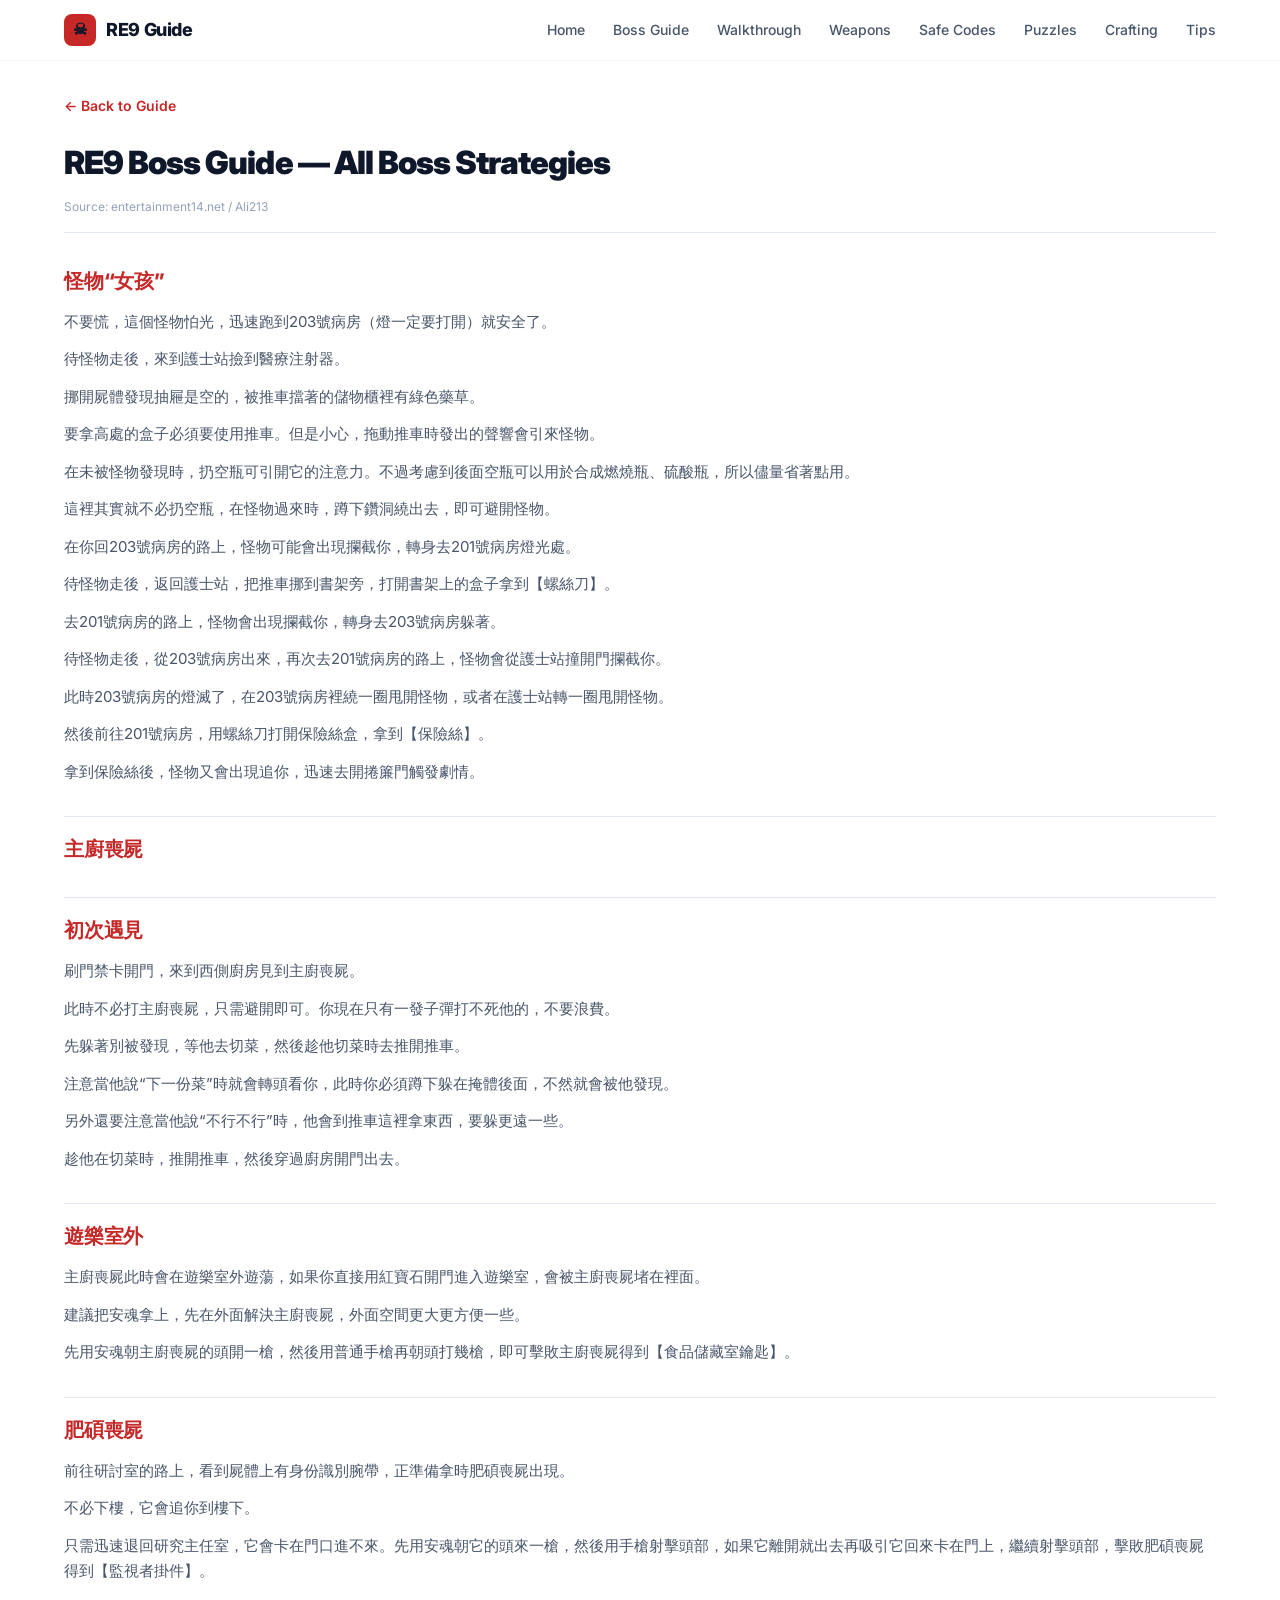
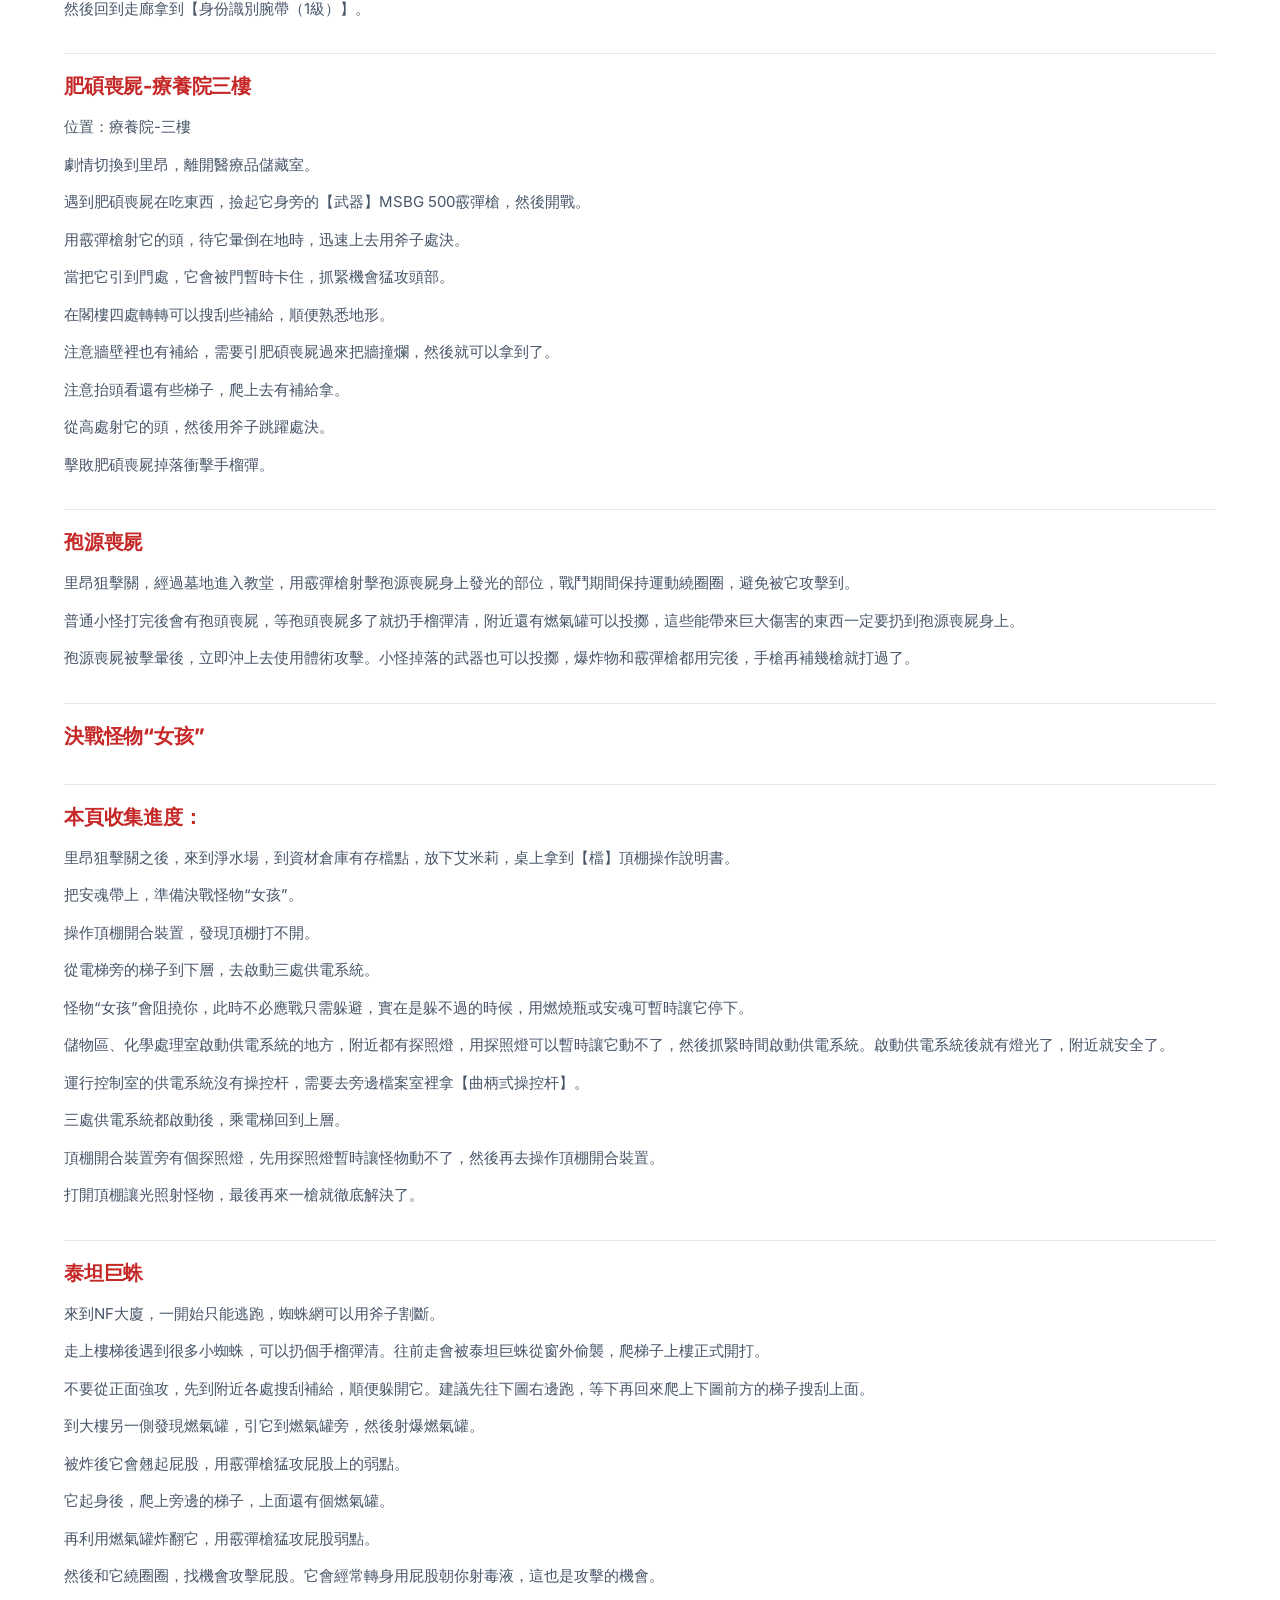
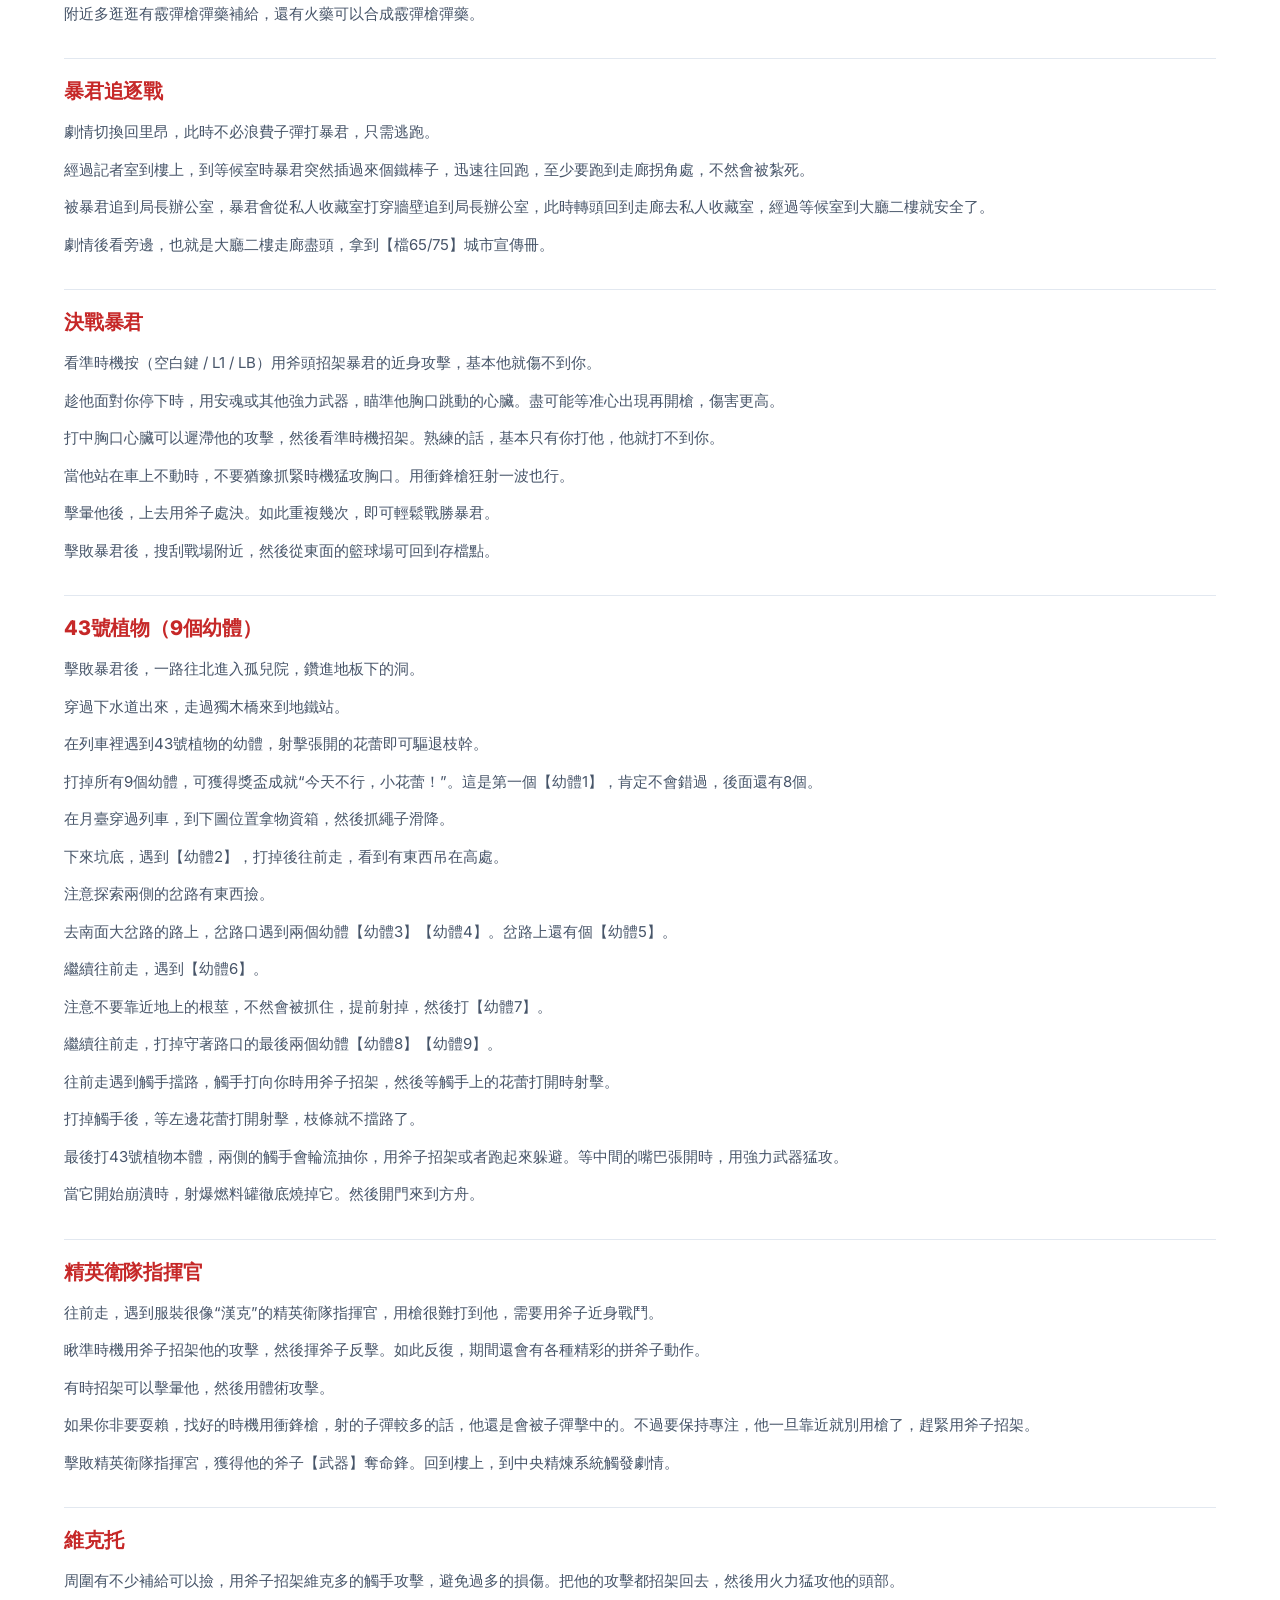
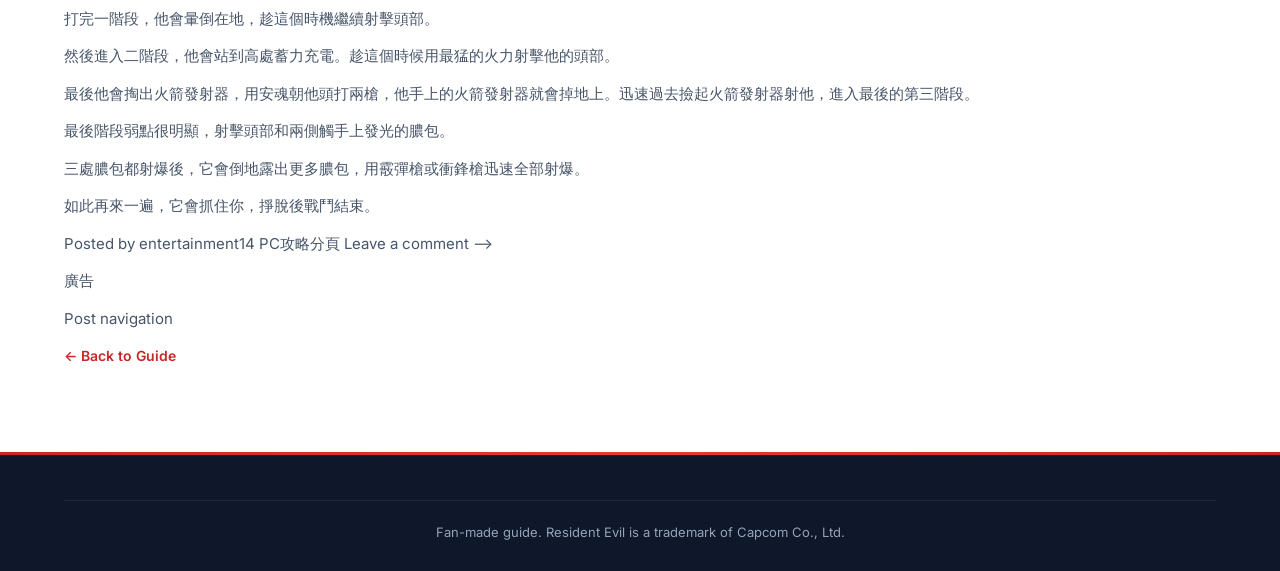
==== guides/boss-guide.html @ a75e4095 "Add illustrated guide sub-pages with screenshots Created 13 guide sub-pages in guides/ directory: - " ====
<!DOCTYPE html>
<html lang="en">
<head>
    <meta charset="UTF-8">
    <meta name="viewport" content="width=device-width, initial-scale=1.0">
    <title>RE9 Boss Guide — All Boss Strategies — RE9 Requiem Guide</title>
    <link rel="stylesheet" href="../css/style.css">
    <link rel="stylesheet" href="../css/guide.css">
</head>
<body>
    <nav class="navbar scrolled">
        <div class="container nav-container">
            <a href="../index.html" class="logo">
                <span class="logo-icon">&#9760;</span>
                <span>RE9 Guide</span>
            </a>
            <button class="mobile-toggle" onclick="toggleNav()">&#9776;</button>
            <ul class="nav-links" id="navLinks">
                <li><a href="../index.html">Home</a></li>
                <li><a href="boss-guide.html">Boss Guide</a></li>
                <li><a href="walkthrough.html">Walkthrough</a></li>
                <li><a href="weapons.html">Weapons</a></li>
                <li><a href="safe-codes.html">Safe Codes</a></li>
                <li><a href="puzzles.html">Puzzles</a></li>
                <li><a href="crafting.html">Crafting</a></li>
                <li><a href="tips.html">Tips</a></li>
            </ul>
        </div>
    </nav>
    <article class="guide-page">
        <div class="container">
            <a href="../index.html" class="back-link">&larr; Back to Guide</a>
            <h1 class="guide-title">RE9 Boss Guide — All Boss Strategies</h1>
            <div class="guide-source">Source: entertainment14.net / Ali213</div>
            <div class="guide-content">
                <h2>怪物“女孩”</h2>
                <p>不要慌，這個怪物怕光，迅速跑到203號病房（燈一定要打開）就安全了。</p>
                <p>待怪物走後，來到護士站撿到醫療注射器。</p>
                <p>挪開屍體發現抽屜是空的，被推車擋著的儲物櫃裡有綠色藥草。</p>
                <p>要拿高處的盒子必須要使用推車。但是小心，拖動推車時發出的聲響會引來怪物。</p>
                <p>在未被怪物發現時，扔空瓶可引開它的注意力。不過考慮到後面空瓶可以用於合成燃燒瓶、硫酸瓶，所以儘量省著點用。</p>
                <p>這裡其實就不必扔空瓶，在怪物過來時，蹲下鑽洞繞出去，即可避開怪物。</p>
                <p>在你回203號病房的路上，怪物可能會出現攔截你，轉身去201號病房燈光處。</p>
                <p>待怪物走後，返回護士站，把推車挪到書架旁，打開書架上的盒子拿到【螺絲刀】。</p>
                <p>去201號病房的路上，怪物會出現攔截你，轉身去203號病房躲著。</p>
                <p>待怪物走後，從203號病房出來，再次去201號病房的路上，怪物會從護士站撞開門攔截你。</p>
                <p>此時203號病房的燈滅了，在203號病房裡繞一圈甩開怪物，或者在護士站轉一圈甩開怪物。</p>
                <p>然後前往201號病房，用螺絲刀打開保險絲盒，拿到【保險絲】。</p>
                <p>拿到保險絲後，怪物又會出現追你，迅速去開捲簾門觸發劇情。</p>
                <h2>主廚喪屍</h2>
                <h2>初次遇見</h2>
                <p>刷門禁卡開門，來到西側廚房見到主廚喪屍。</p>
                <p>此時不必打主廚喪屍，只需避開即可。你現在只有一發子彈打不死他的，不要浪費。</p>
                <p>先躲著別被發現，等他去切菜，然後趁他切菜時去推開推車。</p>
                <p>注意當他說“下一份菜”時就會轉頭看你，此時你必須蹲下躲在掩體後面，不然就會被他發現。</p>
                <p>另外還要注意當他說“不行不行”時，他會到推車這裡拿東西，要躲更遠一些。</p>
                <p>趁他在切菜時，推開推車，然後穿過廚房開門出去。</p>
                <h2>遊樂室外</h2>
                <p>主廚喪屍此時會在遊樂室外遊蕩，如果你直接用紅寶石開門進入遊樂室，會被主廚喪屍堵在裡面。</p>
                <p>建議把安魂拿上，先在外面解決主廚喪屍，外面空間更大更方便一些。</p>
                <p>先用安魂朝主廚喪屍的頭開一槍，然後用普通手槍再朝頭打幾槍，即可擊敗主廚喪屍得到【食品儲藏室鑰匙】。</p>
                <h2>肥碩喪屍</h2>
                <p>前往研討室的路上，看到屍體上有身份識別腕帶，正準備拿時肥碩喪屍出現。</p>
                <p>不必下樓，它會追你到樓下。</p>
                <p>只需迅速退回研究主任室，它會卡在門口進不來。先用安魂朝它的頭來一槍，然後用手槍射擊頭部，如果它離開就出去再吸引它回來卡在門上，繼續射擊頭部，擊敗肥碩喪屍得到【監視者掛件】。</p>
                <p>然後回到走廊拿到【身份識別腕帶（1級）】。</p>
                <h2>肥碩喪屍-療養院三樓</h2>
                <p>位置：療養院-三樓</p>
                <p>劇情切換到里昂，離開醫療品儲藏室。</p>
                <p>遇到肥碩喪屍在吃東西，撿起它身旁的【武器】MSBG 500霰彈槍，然後開戰。</p>
                <p>用霰彈槍射它的頭，待它暈倒在地時，迅速上去用斧子處決。</p>
                <p>當把它引到門處，它會被門暫時卡住，抓緊機會猛攻頭部。</p>
                <p>在閣樓四處轉轉可以搜刮些補給，順便熟悉地形。</p>
                <p>注意牆壁裡也有補給，需要引肥碩喪屍過來把牆撞爛，然後就可以拿到了。</p>
                <p>注意抬頭看還有些梯子，爬上去有補給拿。</p>
                <p>從高處射它的頭，然後用斧子跳躍處決。</p>
                <p>擊敗肥碩喪屍掉落衝擊手榴彈。</p>
                <h2>孢源喪屍</h2>
                <p>里昂狙擊關，經過墓地進入教堂，用霰彈槍射擊孢源喪屍身上發光的部位，戰鬥期間保持運動繞圈圈，避免被它攻擊到。</p>
                <p>普通小怪打完後會有孢頭喪屍，等孢頭喪屍多了就扔手榴彈清，附近還有燃氣罐可以投擲，這些能帶來巨大傷害的東西一定要扔到孢源喪屍身上。</p>
                <p>孢源喪屍被擊暈後，立即沖上去使用體術攻擊。小怪掉落的武器也可以投擲，爆炸物和霰彈槍都用完後，手槍再補幾槍就打過了。</p>
                <h2>決戰怪物“女孩”</h2>
                <h2>本頁收集進度：</h2>
                <p>里昂狙擊關之後，來到淨水場，到資材倉庫有存檔點，放下艾米莉，桌上拿到【檔】頂棚操作說明書。</p>
                <p>把安魂帶上，準備決戰怪物“女孩”。</p>
                <p>操作頂棚開合裝置，發現頂棚打不開。</p>
                <p>從電梯旁的梯子到下層，去啟動三處供電系統。</p>
                <p>怪物“女孩”會阻撓你，此時不必應戰只需躲避，實在是躲不過的時候，用燃燒瓶或安魂可暫時讓它停下。</p>
                <p>儲物區、化學處理室啟動供電系統的地方，附近都有探照燈，用探照燈可以暫時讓它動不了，然後抓緊時間啟動供電系統。啟動供電系統後就有燈光了，附近就安全了。</p>
                <p>運行控制室的供電系統沒有操控杆，需要去旁邊檔案室裡拿【曲柄弎操控杆】。</p>
                <p>三處供電系統都啟動後，乘電梯回到上層。</p>
                <p>頂棚開合裝置旁有個探照燈，先用探照燈暫時讓怪物動不了，然後再去操作頂棚開合裝置。</p>
                <p>打開頂棚讓光照射怪物，最後再來一槍就徹底解決了。</p>
                <h2>泰坦巨蛛</h2>
                <p>來到NF大廈，一開始只能逃跑，蜘蛛網可以用斧子割斷。</p>
                <p>走上樓梯後遇到很多小蜘蛛，可以扔個手榴彈清。往前走會被泰坦巨蛛從窗外偷襲，爬梯子上樓正式開打。</p>
                <p>不要從正面強攻，先到附近各處搜刮補給，順便躲開它。建議先往下圖右邊跑，等下再回來爬上下圖前方的梯子搜刮上面。</p>
                <p>到大樓另一側發現燃氣罐，引它到燃氣罐旁，然後射爆燃氣罐。</p>
                <p>被炸後它會翹起屁股，用霰彈槍猛攻屁股上的弱點。</p>
                <p>它起身後，爬上旁邊的梯子，上面還有個燃氣罐。</p>
                <p>再利用燃氣罐炸翻它，用霰彈槍猛攻屁股弱點。</p>
                <p>然後和它繞圈圈，找機會攻擊屁股。它會經常轉身用屁股朝你射毒液，這也是攻擊的機會。</p>
                <p>附近多逛逛有霰彈槍彈藥補給，還有火藥可以合成霰彈槍彈藥。</p>
                <h2>暴君追逐戰</h2>
                <p>劇情切換回里昂，此時不必浪費子彈打暴君，只需逃跑。</p>
                <p>經過記者室到樓上，到等候室時暴君突然插過來個鐵棒子，迅速往回跑，至少要跑到走廊拐角處，不然會被紮死。</p>
                <p>被暴君追到局長辦公室，暴君會從私人收藏室打穿牆壁追到局長辦公室，此時轉頭回到走廊去私人收藏室，經過等候室到大廳二樓就安全了。</p>
                <p>劇情後看旁邊，也就是大廳二樓走廊盡頭，拿到【檔65/75】城市宣傳冊。</p>
                <h2>決戰暴君</h2>
                <p>看準時機按（空白鍵 / L1 / LB）用斧頭招架暴君的近身攻擊，基本他就傷不到你。</p>
                <p>趁他面對你停下時，用安魂或其他強力武器，瞄準他胸口跳動的心臟。盡可能等准心出現再開槍，傷害更高。</p>
                <p>打中胸口心臟可以遲滯他的攻擊，然後看準時機招架。熟練的話，基本只有你打他，他就打不到你。</p>
                <p>當他站在車上不動時，不要猶豫抓緊時機猛攻胸口。用衝鋒槍狂射一波也行。</p>
                <p>擊暈他後，上去用斧子處決。如此重複幾次，即可輕鬆戰勝暴君。</p>
                <p>擊敗暴君後，搜刮戰場附近，然後從東面的籃球場可回到存檔點。</p>
                <h2>43號植物（9個幼體）</h2>
                <p>擊敗暴君後，一路往北進入孤兒院，鑽進地板下的洞。</p>
                <p>穿過下水道出來，走過獨木橋來到地鐵站。</p>
                <p>在列車裡遇到43號植物的幼體，射擊張開的花蕾即可驅退枝幹。</p>
                <p>打掉所有9個幼體，可獲得獎盃成就“今天不行，小花蕾！”。這是第一個【幼體1】，肯定不會錯過，後面還有8個。</p>
                <p>在月臺穿過列車，到下圖位置拿物資箱，然後抓繩子滑降。</p>
                <p>下來坑底，遇到【幼體2】，打掉後往前走，看到有東西吊在高處。</p>
                <p>注意探索兩側的岔路有東西撿。</p>
                <p>去南面大岔路的路上，岔路口遇到兩個幼體【幼體3】【幼體4】。岔路上還有個【幼體5】。</p>
                <p>繼續往前走，遇到【幼體6】。</p>
                <p>注意不要靠近地上的根莖，不然會被抓住，提前射掉，然後打【幼體7】。</p>
                <p>繼續往前走，打掉守著路口的最後兩個幼體【幼體8】【幼體9】。</p>
                <p>往前走遇到觸手擋路，觸手打向你時用斧子招架，然後等觸手上的花蕾打開時射擊。</p>
                <p>打掉觸手後，等左邊花蕾打開射擊，枝條就不擋路了。</p>
                <p>最後打43號植物本體，兩側的觸手會輪流抽你，用斧子招架或者跑起來躲避。等中間的嘴巴張開時，用強力武器猛攻。</p>
                <p>當它開始崩潰時，射爆燃料罐徹底燒掉它。然後開門來到方舟。</p>
                <h2>精英衛隊指揮官</h2>
                <p>往前走，遇到服裝很像“漢克”的精英衛隊指揮官，用槍很難打到他，需要用斧子近身戰鬥。</p>
                <p>瞅準時機用斧子招架他的攻擊，然後揮斧子反擊。如此反復，期間還會有各種精彩的拼斧子動作。</p>
                <p>有時招架可以擊暈他，然後用體術攻擊。</p>
                <p>如果你非要耍賴，找好的時機用衝鋒槍，射的子彈較多的話，他還是會被子彈擊中的。不過要保持專注，他一旦靠近就別用槍了，趕緊用斧子招架。</p>
                <p>擊敗精英衛隊指揮宮，獲得他的斧子【武器】奪命鋒。回到樓上，到中央精煉系統觸發劇情。</p>
                <h2>維克托</h2>
                <p>周圍有不少補給可以撿，用斧子招架維克多的觸手攻擊，避免過多的損傷。把他的攻擊都招架回去，然後用火力猛攻他的頭部。</p>
                <p>打完一階段，他會暈倒在地，趁這個時機繼續射擊頭部。</p>
                <p>然後進入二階段，他會站到高處蓄力充電。趁這個時候用最猛的火力射擊他的頭部。</p>
                <p>最後他會掏出火箭發射器，用安魂朝他頭打兩槍，他手上的火箭發射器就會掉地上。迅速過去撿起火箭發射器射他，進入最後的第三階段。</p>
                <p>最後階段弱點很明顯，射擊頭部和兩側觸手上發光的膿包。</p>
                <p>三處膿包都射爆後，它會倒地露出更多膿包，用霰彈槍或衝鋒槍迅速全部射爆。</p>
                <p>如此再來一遍，它會抓住你，掙脫後戰鬥結束。</p>
                <p>Posted by entertainment14 PC攻略分頁 Leave a comment --></p>
                <p>廣告</p>
                <p>Post navigation</p>

            </div>
            <a href="../index.html" class="back-link">&larr; Back to Guide</a>
        </div>
    </article>
    <footer class="footer">
        <div class="container">
            <div class="footer-bottom">
                <p>Fan-made guide. Resident Evil is a trademark of Capcom Co., Ltd.</p>
            </div>
        </div>
    </footer>
    <script src="../js/main.js"></script>
</body>
</html>
---- css/style.css ----
/* ========== Google Fonts ========== */
@import url('https://fonts.googleapis.com/css2?family=Inter:wght@400;500;600;700;800;900&display=swap');

/* ========== Reset ========== */
*, *::before, *::after { margin: 0; padding: 0; box-sizing: border-box; }

:root {
    --red: #c62828;
    --red-hover: #b71c1c;
    --red-light: #fce4ec;
    --red-glow: rgba(198,40,40,0.08);
    --text: #0f172a;
    --text-secondary: #475569;
    --text-light: #94a3b8;
    --bg: #ffffff;
    --bg-alt: #f8fafc;
    --bg-subtle: #fafbfc;
    --border: #e2e8f0;
    --border-light: #f1f5f9;
    --radius: 12px;
    --radius-lg: 16px;
    --shadow-sm: 0 1px 2px rgba(0,0,0,0.04);
    --shadow: 0 1px 3px rgba(0,0,0,0.06);
    --shadow-md: 0 4px 12px rgba(0,0,0,0.06), 0 1px 3px rgba(0,0,0,0.04);
    --shadow-lg: 0 12px 32px rgba(0,0,0,0.08), 0 2px 8px rgba(0,0,0,0.03);
    --green: #16a34a;
    --green-bg: #f0fdf4;
    --yellow: #a16207;
    --yellow-bg: #fefce8;
    --blue: #1d4ed8;
    --blue-bg: #eff6ff;
    --purple: #7c3aed;
    --purple-bg: #f5f3ff;
    --orange: #ea580c;
    --orange-bg: #fff7ed;
}

html { scroll-behavior: smooth; }

body {
    font-family: 'Inter', -apple-system, BlinkMacSystemFont, 'Segoe UI', sans-serif;
    color: var(--text);
    background: var(--bg);
    line-height: 1.6;
    -webkit-font-smoothing: antialiased;
    -moz-osx-font-smoothing: grayscale;
}

a { color: var(--red); text-decoration: none; }
a:hover { color: var(--red-hover); }

.container { max-width: 1200px; margin: 0 auto; padding: 0 24px; }

/* ========== Animations ========== */
.animate-in {
    opacity: 0;
    transform: translateY(16px);
    transition: opacity 0.5s ease-out, transform 0.5s ease-out;
}
.animate-in.visible { opacity: 1; transform: translateY(0); }

/* ========== Navbar ========== */
.navbar {
    position: sticky; top: 0; z-index: 100;
    background: rgba(255,255,255,0.92);
    backdrop-filter: blur(16px);
    -webkit-backdrop-filter: blur(16px);
    border-bottom: 1px solid var(--border-light);
    transition: box-shadow 0.25s, border-color 0.25s;
}
.navbar.scrolled { box-shadow: 0 1px 12px rgba(0,0,0,0.06); border-bottom-color: var(--border); }
.nav-container { display: flex; align-items: center; justify-content: space-between; height: 60px; }
.logo { display: flex; align-items: center; gap: 10px; font-weight: 800; font-size: 18px; color: var(--text); letter-spacing: -0.02em; }
.logo-icon {
    width: 32px; height: 32px; background: var(--red); border-radius: 8px;
    display: flex; align-items: center; justify-content: center; font-size: 16px;
}
.nav-links { display: flex; gap: 28px; list-style: none; }
.nav-links a {
    color: var(--text-secondary); font-weight: 500; font-size: 14px;
    transition: color 0.15s; padding: 4px 0; position: relative;
}
.nav-links a:hover { color: var(--red); }
.nav-links a::after {
    content: ''; position: absolute; bottom: -2px; left: 0;
    width: 0; height: 2px; background: var(--red); border-radius: 1px; transition: width 0.2s;
}
.nav-links a:hover::after { width: 100%; }
.mobile-toggle {
    display: none; background: none; border: none; font-size: 22px;
    cursor: pointer; color: var(--text); padding: 4px; line-height: 1;
}

/* ========== Hero ========== */
.hero {
    padding: 64px 0 56px; text-align: center;
    background: linear-gradient(180deg, var(--red-glow) 0%, var(--bg) 100%);
    position: relative;
}
.hero-badge {
    display: inline-flex; align-items: center; gap: 6px;
    background: var(--red); color: #fff; padding: 4px 14px;
    border-radius: 20px; font-size: 12px; font-weight: 700;
    text-transform: uppercase; letter-spacing: 0.05em; margin-bottom: 16px;
}
.hero h1 {
    font-size: 44px; font-weight: 900; line-height: 1.1;
    margin-bottom: 12px; letter-spacing: -0.035em;
}
.hero h1 span { color: var(--red); }
.hero-sub {
    font-size: 17px; color: var(--text-secondary);
    max-width: 600px; margin: 0 auto 32px; line-height: 1.65;
}
.hero-meta {
    display: flex; justify-content: center; gap: 12px;
    flex-wrap: wrap; margin-bottom: 32px;
}
.meta-pill {
    display: inline-flex; align-items: center; gap: 6px;
    background: var(--bg); border: 1px solid var(--border);
    border-radius: 20px; padding: 6px 14px; font-size: 13px;
    font-weight: 500; color: var(--text-secondary);
}
.meta-pill svg { width: 14px; height: 14px; stroke: currentColor; fill: none; stroke-width: 2; }
.hero-stats { display: flex; justify-content: center; gap: 0; }
.stat {
    text-align: center; padding: 14px 28px;
    background: var(--bg); border: 1px solid var(--border);
}
.stat:first-child { border-radius: 10px 0 0 10px; }
.stat:last-child { border-radius: 0 10px 10px 0; }
.stat + .stat { border-left: none; }
.stat strong { display: block; font-size: 20px; color: var(--red); font-weight: 800; }
.stat span { font-size: 11px; color: var(--text-light); font-weight: 600; text-transform: uppercase; letter-spacing: 0.05em; }

/* ========== Sections ========== */
.section { padding: 64px 0; }
.section-alt { background: var(--bg-alt); }
.section-header { text-align: center; margin-bottom: 40px; }
.section-title { font-size: 30px; font-weight: 800; letter-spacing: -0.02em; color: var(--text); margin-bottom: 8px; }
.section-sub { font-size: 15px; color: var(--text-light); max-width: 500px; margin: 0 auto; }
.section-link {
    display: inline-block; padding: 6px 16px; border-radius: 6px;
    font-size: 13px; font-weight: 600; color: var(--red);
    background: var(--red-light); transition: all 0.2s;
}
.section-link:hover { background: var(--red); color: #fff; }

/* ========== Character Cards ========== */
.char-grid { display: grid; grid-template-columns: repeat(2, 1fr); gap: 20px; }
.char-card {
    background: var(--bg); border: 1px solid var(--border);
    border-radius: var(--radius-lg); padding: 32px;
    transition: all 0.25s ease; display: flex; flex-direction: column; gap: 16px;
    position: relative; overflow: hidden;
}
.char-card::before {
    content: ''; position: absolute; top: 0; left: 0; right: 0;
    height: 3px; background: var(--red); opacity: 0; transition: opacity 0.25s;
}
.char-card:hover { border-color: transparent; box-shadow: var(--shadow-lg); }
.char-card:hover::before { opacity: 1; }
.char-avatar {
    width: 56px; height: 56px; border-radius: 14px;
    display: flex; align-items: center; justify-content: center;
    font-size: 28px; flex-shrink: 0;
}
.char-avatar.grace { background: var(--purple-bg); }
.char-avatar.leon { background: var(--blue-bg); }
.char-top { display: flex; align-items: center; gap: 16px; }
.char-name { font-size: 20px; font-weight: 700; }
.char-role {
    font-size: 11px; font-weight: 700; text-transform: uppercase;
    letter-spacing: 0.03em; padding: 3px 10px; border-radius: 4px;
}
.char-role.survival { background: var(--purple-bg); color: var(--purple); }
.char-role.action { background: var(--blue-bg); color: var(--blue); }
.char-desc { font-size: 14px; color: var(--text-secondary); line-height: 1.6; }
.char-traits { display: flex; gap: 6px; flex-wrap: wrap; margin-top: auto; }
.trait {
    background: var(--bg-subtle); border: 1px solid var(--border);
    padding: 3px 10px; border-radius: 5px; font-size: 12px;
    color: var(--text-secondary); font-weight: 500;
}

/* ========== Walkthrough Grid ========== */
.walk-grid { display: grid; grid-template-columns: repeat(3, 1fr); gap: 16px; }
.walk-card {
    background: var(--bg); border: 1px solid var(--border);
    border-radius: var(--radius-lg); padding: 24px;
    transition: all 0.25s ease; display: block; color: var(--text);
    position: relative; overflow: hidden;
}
.walk-card::before {
    content: ''; position: absolute; top: 0; left: 0;
    width: 3px; height: 0; background: var(--red);
    border-radius: 0 2px 2px 0; transition: height 0.25s;
}
.walk-card:hover { box-shadow: var(--shadow-md); border-color: transparent; }
.walk-card:hover::before { height: 100%; color: var(--text); }
.walk-tag {
    display: inline-block; padding: 2px 10px; border-radius: 4px;
    font-size: 11px; font-weight: 700; text-transform: uppercase;
    letter-spacing: 0.03em; margin-bottom: 12px;
}
.walk-tag.grace { background: var(--purple-bg); color: var(--purple); }
.walk-tag.leon { background: var(--blue-bg); color: var(--blue); }
.walk-tag.shared { background: var(--red-light); color: var(--red); }
.walk-card h3 { font-size: 16px; margin-bottom: 8px; font-weight: 700; line-height: 1.35; }
.walk-card p { font-size: 13px; color: var(--text-light); line-height: 1.5; }

/* ========== Boss Grid ========== */
.boss-grid { display: grid; grid-template-columns: repeat(3, 1fr); gap: 16px; }
.boss-card {
    background: var(--bg); border: 1px solid var(--border);
    border-radius: var(--radius-lg); padding: 24px;
    transition: all 0.25s ease; position: relative; overflow: hidden;
}
.boss-card:hover { box-shadow: var(--shadow-md); border-color: transparent; }
.boss-header { display: flex; justify-content: space-between; align-items: center; margin-bottom: 12px; }
.boss-name { font-size: 17px; font-weight: 700; }
.boss-diff {
    font-size: 11px; font-weight: 700; padding: 3px 10px;
    border-radius: 4px; text-transform: uppercase; letter-spacing: 0.02em;
}
.boss-diff.easy { background: var(--green-bg); color: var(--green); }
.boss-diff.medium { background: var(--yellow-bg); color: var(--yellow); }
.boss-diff.hard { background: var(--orange-bg); color: var(--orange); }
.boss-diff.extreme { background: var(--red-light); color: var(--red); }
.boss-card p { font-size: 13px; color: var(--text-secondary); line-height: 1.55; }

/* ========== Weapons Grid ========== */
.weapon-grid { display: grid; grid-template-columns: repeat(3, 1fr); gap: 16px; }
.weapon-card {
    background: var(--bg); border: 1px solid var(--border);
    border-radius: var(--radius-lg); overflow: hidden;
    transition: all 0.25s ease;
}
.weapon-card:hover { border-color: transparent; box-shadow: var(--shadow-lg); }
.weapon-top {
    padding: 20px 20px 0; display: flex; justify-content: space-between; align-items: flex-start;
}
.weapon-type {
    font-size: 11px; font-weight: 700; text-transform: uppercase;
    letter-spacing: 0.03em; padding: 3px 10px; border-radius: 4px;
}
.weapon-type.handgun { background: var(--blue-bg); color: var(--blue); }
.weapon-type.shotgun { background: var(--orange-bg); color: var(--orange); }
.weapon-type.magnum { background: var(--red-light); color: var(--red); }
.weapon-type.melee { background: var(--green-bg); color: var(--green); }
.weapon-type.rifle { background: var(--purple-bg); color: var(--purple); }
.weapon-type.smg { background: var(--yellow-bg); color: var(--yellow); }
.weapon-name { font-size: 16px; font-weight: 700; padding: 0 20px; margin-top: 8px; }
.weapon-body { padding: 12px 20px 20px; }
.weapon-body p { font-size: 13px; color: var(--text-secondary); line-height: 1.5; }
.weapon-stats {
    display: grid; grid-template-columns: repeat(3, 1fr);
    border-top: 1px solid var(--border); padding: 14px 20px;
}
.w-stat { text-align: center; }
.w-stat strong { display: block; font-size: 14px; font-weight: 700; color: var(--text); }
.w-stat span { font-size: 10px; color: var(--text-light); text-transform: uppercase; letter-spacing: 0.04em; font-weight: 600; }

/* ========== Difficulty ========== */
.diff-grid { display: grid; grid-template-columns: repeat(4, 1fr); gap: 16px; }
.diff-card {
    background: var(--bg); border: 1px solid var(--border);
    border-radius: var(--radius-lg); padding: 24px;
    text-align: center; transition: all 0.25s;
}
.diff-card:hover { box-shadow: var(--shadow-md); border-color: transparent; }
.diff-icon {
    width: 48px; height: 48px; border-radius: 14px;
    display: flex; align-items: center; justify-content: center;
    margin: 0 auto 14px; font-size: 22px;
}
.diff-icon.casual { background: var(--green-bg); }
.diff-icon.standard { background: var(--blue-bg); }
.diff-icon.classic { background: var(--yellow-bg); }
.diff-icon.insanity { background: var(--red-light); }
.diff-card h3 { font-size: 15px; font-weight: 700; margin-bottom: 8px; }
.diff-card p { font-size: 12px; color: var(--text-light); line-height: 1.5; }

/* ========== Tips ========== */
.tips-grid { display: grid; grid-template-columns: repeat(2, 1fr); gap: 16px; }
.tip-card {
    background: var(--bg); border: 1px solid var(--border);
    border-radius: var(--radius-lg); padding: 24px;
    display: flex; gap: 16px; transition: all 0.25s;
}
.tip-card:hover { box-shadow: var(--shadow-md); border-color: transparent; }
.tip-num {
    width: 36px; height: 36px; border-radius: 10px;
    background: var(--red-light); color: var(--red);
    display: flex; align-items: center; justify-content: center;
    font-size: 15px; font-weight: 800; flex-shrink: 0;
}
.tip-content h3 { font-size: 15px; font-weight: 700; margin-bottom: 4px; }
.tip-content p { font-size: 13px; color: var(--text-secondary); line-height: 1.55; }

/* ========== Crafting ========== */
.craft-grid { display: grid; grid-template-columns: repeat(3, 1fr); gap: 16px; }
.craft-card {
    background: var(--bg); border: 1px solid var(--border);
    border-radius: var(--radius-lg); padding: 20px; text-align: center;
    transition: all 0.25s;
}
.craft-card:hover { box-shadow: var(--shadow-md); }
.craft-icon { font-size: 28px; margin-bottom: 10px; }
.craft-card h3 { font-size: 14px; font-weight: 700; margin-bottom: 6px; }
.craft-card p { font-size: 12px; color: var(--text-light); line-height: 1.45; }

/* ========== Safe Codes ========== */
.safe-grid { display: grid; grid-template-columns: repeat(2, 1fr); gap: 16px; }
.safe-card {
    background: var(--bg); border: 1px solid var(--border);
    border-radius: var(--radius-lg); padding: 20px 24px;
    transition: all 0.25s; position: relative; overflow: hidden;
}
.safe-card:hover { box-shadow: var(--shadow-md); border-color: transparent; }
.safe-location { font-size: 16px; font-weight: 700; margin-bottom: 10px; display: flex; align-items: center; gap: 8px; }
.safe-location .safe-icon { font-size: 18px; }
.safe-code-row { display: flex; gap: 12px; flex-wrap: wrap; }
.safe-code {
    flex: 1; min-width: 160px; padding: 10px 14px;
    border-radius: 8px; font-size: 13px;
}
.safe-code.standard { background: var(--blue-bg); color: var(--blue); }
.safe-code.insanity { background: var(--red-light); color: var(--red); }
.safe-code .code-label { font-size: 10px; font-weight: 700; text-transform: uppercase; letter-spacing: 0.04em; opacity: 0.7; display: block; margin-bottom: 2px; }
.safe-code .code-value { font-size: 15px; font-weight: 700; font-variant-numeric: tabular-nums; }

/* ========== Puzzles ========== */
.puzzle-grid { display: grid; grid-template-columns: repeat(2, 1fr); gap: 16px; }
.puzzle-card {
    background: var(--bg); border: 1px solid var(--border);
    border-radius: var(--radius-lg); padding: 24px;
    transition: all 0.25s; position: relative; overflow: hidden;
}
.puzzle-card:hover { box-shadow: var(--shadow-md); border-color: transparent; }
.puzzle-card::before {
    content: ''; position: absolute; top: 0; left: 0;
    width: 3px; height: 0; background: var(--purple);
    border-radius: 0 2px 2px 0; transition: height 0.25s;
}
.puzzle-card:hover::before { height: 100%; }
.puzzle-name { font-size: 16px; font-weight: 700; margin-bottom: 6px; }
.puzzle-answer {
    display: inline-block; background: var(--green-bg); color: var(--green);
    padding: 3px 12px; border-radius: 6px; font-size: 13px; font-weight: 700;
    margin-bottom: 8px;
}
.puzzle-desc { font-size: 13px; color: var(--text-secondary); line-height: 1.55; }

/* ========== Endings ========== */
.end-grid { display: grid; grid-template-columns: repeat(3, 1fr); gap: 16px; }
.end-card {
    background: var(--bg); border: 1px solid var(--border);
    border-radius: var(--radius-lg); padding: 24px;
    transition: all 0.25s; position: relative; overflow: hidden;
}
.end-card:hover { box-shadow: var(--shadow-md); border-color: transparent; }
.end-card::before {
    content: ''; position: absolute; top: 0; left: 0; right: 0;
    height: 3px; transition: opacity 0.25s; opacity: 0;
}
.end-card:hover::before { opacity: 1; }
.end-card.bad::before { background: var(--red); }
.end-card.good::before { background: var(--green); }
.end-card.hidden::before { background: var(--purple); }
.end-type {
    font-size: 11px; font-weight: 700; text-transform: uppercase;
    letter-spacing: 0.03em; padding: 3px 10px; border-radius: 4px;
    margin-bottom: 10px; display: inline-block;
}
.end-type.bad { background: var(--red-light); color: var(--red); }
.end-type.good { background: var(--green-bg); color: var(--green); }
.end-type.hidden { background: var(--purple-bg); color: var(--purple); }
.end-title { font-size: 17px; font-weight: 700; margin-bottom: 6px; }
.end-trigger { font-size: 12px; color: var(--text-light); font-style: italic; margin-bottom: 8px; }
.end-card p { font-size: 13px; color: var(--text-secondary); line-height: 1.55; }

/* ========== Footer ========== */
.footer {
    background: var(--text); color: #cbd5e1; padding: 48px 0 28px; position: relative;
}
.footer::before {
    content: ''; position: absolute; top: 0; left: 0; right: 0;
    height: 3px; background: linear-gradient(90deg, var(--red), #e53935, var(--red));
}
.footer-grid {
    display: grid; grid-template-columns: 2fr 1fr 1fr; gap: 40px; margin-bottom: 36px;
}
.footer h4 { color: #fff; margin-bottom: 14px; font-size: 13px; font-weight: 700; text-transform: uppercase; letter-spacing: 0.04em; }
.footer p { font-size: 13px; line-height: 1.7; color: #94a3b8; }
.footer ul { list-style: none; }
.footer li { margin-bottom: 8px; }
.footer li a { color: #94a3b8; font-size: 13px; transition: color 0.15s; }
.footer li a:hover { color: #fff; }
.footer-bottom {
    border-top: 1px solid rgba(255,255,255,0.06);
    padding-top: 20px; text-align: center; font-size: 12px; color: #64748b;
}

/* ========== Responsive ========== */
@media (max-width: 1024px) {
    .char-grid { grid-template-columns: 1fr; }
    .walk-grid { grid-template-columns: repeat(2, 1fr); }
    .boss-grid { grid-template-columns: repeat(2, 1fr); }
    .weapon-grid { grid-template-columns: repeat(2, 1fr); }
    .diff-grid { grid-template-columns: repeat(2, 1fr); }
    .hero h1 { font-size: 36px; }
}

@media (max-width: 768px) {
    .container { padding: 0 16px; }
    .hero { padding: 36px 0 32px; }
    .hero h1 { font-size: 28px; }
    .hero-sub { font-size: 14px; margin-bottom: 24px; }
    .hero-meta { gap: 8px; }
    .meta-pill { padding: 4px 10px; font-size: 11px; }
    .stat { padding: 10px 18px; }
    .stat strong { font-size: 17px; }
    .section { padding: 32px 0; }
    .section-header { margin-bottom: 20px; }
    .section-title { font-size: 22px; }
    .section-sub { font-size: 13px; }
    .nav-links {
        display: none; flex-direction: column; position: absolute;
        top: 60px; left: 0; right: 0; background: #fff;
        padding: 12px 16px; border-bottom: 1px solid var(--border);
        gap: 8px; box-shadow: var(--shadow-md);
    }
    .nav-links.active { display: flex; }
    .mobile-toggle { display: block; }
    .char-grid { grid-template-columns: 1fr; gap: 12px; }
    .char-card { padding: 20px; }
    .walk-grid { grid-template-columns: repeat(2, 1fr); gap: 10px; }
    .walk-card { padding: 16px; }
    .boss-grid { grid-template-columns: repeat(2, 1fr); gap: 10px; }
    .boss-card { padding: 16px; }
    .weapon-grid { grid-template-columns: repeat(2, 1fr); gap: 10px; }
    .diff-grid { grid-template-columns: repeat(2, 1fr); gap: 10px; }
    .tips-grid { grid-template-columns: 1fr; gap: 10px; }
    .tip-card { padding: 16px; }
    .craft-grid { grid-template-columns: repeat(2, 1fr); gap: 10px; }
    .safe-grid { grid-template-columns: 1fr; gap: 10px; }
    .puzzle-grid { grid-template-columns: 1fr; gap: 10px; }
    .end-grid { grid-template-columns: 1fr; gap: 10px; }
    .footer-grid { grid-template-columns: 1fr; gap: 24px; }
    .footer { padding: 32px 0 20px; }
}

@media (max-width: 480px) {
    .hero h1 { font-size: 24px; }
    .hero-stats { flex-direction: column; gap: 0; }
    .stat { border-right: none !important; border-left: none !important; border-radius: 0 !important; }
    .stat:first-child { border-radius: 8px 8px 0 0 !important; }
    .stat:last-child { border-radius: 0 0 8px 8px !important; }
    .walk-grid { grid-template-columns: 1fr; }
    .boss-grid { grid-template-columns: 1fr; }
    .weapon-grid { grid-template-columns: 1fr; }
    .diff-grid { grid-template-columns: 1fr; }
    .craft-grid { grid-template-columns: 1fr; }
    .section { padding: 24px 0; }
    .section-title { font-size: 20px; }
}
---- css/guide.css ----
/* ========== Guide Page Styles ========== */
.guide-page {
    padding: 32px 0 64px;
    min-height: 80vh;
}

.back-link {
    display: inline-flex;
    align-items: center;
    gap: 6px;
    color: var(--red);
    font-weight: 600;
    font-size: 14px;
    margin-bottom: 20px;
    transition: color 0.15s;
}
.back-link:hover { color: var(--red-hover); }

.guide-title {
    font-size: 32px;
    font-weight: 900;
    letter-spacing: -0.03em;
    margin-bottom: 8px;
    color: var(--text);
}

.guide-source {
    font-size: 12px;
    color: var(--text-light);
    margin-bottom: 32px;
    padding-bottom: 16px;
    border-bottom: 1px solid var(--border);
}

/* ========== Guide Content ========== */
.guide-content h2 {
    font-size: 20px;
    font-weight: 800;
    color: var(--red);
    margin: 32px 0 12px;
    padding-top: 16px;
    border-top: 1px solid var(--border);
    letter-spacing: -0.01em;
}
.guide-content h2:first-child {
    margin-top: 0;
    padding-top: 0;
    border-top: none;
}

.guide-content p {
    font-size: 15px;
    color: var(--text-secondary);
    line-height: 1.7;
    margin-bottom: 12px;
}

.guide-content strong {
    color: var(--text);
    font-weight: 700;
}

/* ========== Image Grid ========== */
.guide-images {
    display: grid;
    grid-template-columns: repeat(auto-fit, minmax(300px, 1fr));
    gap: 12px;
    margin: 16px 0 20px;
}

.guide-images img {
    width: 100%;
    height: auto;
    border-radius: var(--radius);
    border: 1px solid var(--border);
    cursor: pointer;
    transition: all 0.25s;
    display: block;
    background: var(--bg-alt);
}

.guide-images img:hover {
    border-color: var(--red);
    box-shadow: var(--shadow-md);
    transform: scale(1.01);
}

/* ========== Walkthrough Navigation ========== */
.walk-nav {
    display: flex;
    gap: 8px;
    flex-wrap: wrap;
    margin: 32px 0;
    padding: 16px 0;
    border-top: 1px solid var(--border);
    border-bottom: 1px solid var(--border);
}

.walk-nav-link {
    display: inline-flex;
    align-items: center;
    justify-content: center;
    padding: 8px 20px;
    background: var(--bg-alt);
    border: 1px solid var(--border);
    border-radius: 8px;
    font-size: 14px;
    font-weight: 600;
    color: var(--text-secondary);
    transition: all 0.2s;
}
.walk-nav-link:hover, .walk-nav-link:active {
    background: var(--red);
    color: #fff;
    border-color: var(--red);
}

/* ========== Walkthrough Index Cards ========== */
.walk-index-card {
    display: flex;
    gap: 20px;
    padding: 24px;
    border: 1px solid var(--border);
    border-radius: var(--radius-lg);
    margin-bottom: 16px;
    color: var(--text);
    transition: all 0.25s;
    align-items: flex-start;
}
.walk-index-card:hover {
    border-color: transparent;
    box-shadow: var(--shadow-lg);
    color: var(--text);
}
.walk-index-num {
    font-size: 14px;
    font-weight: 800;
    color: var(--red);
    background: var(--red-light);
    padding: 6px 14px;
    border-radius: 8px;
    white-space: nowrap;
    flex-shrink: 0;
}
.walk-index-body h3 {
    font-size: 17px;
    font-weight: 700;
    margin-bottom: 6px;
}
.walk-index-body p {
    font-size: 14px;
    color: var(--text-secondary);
    line-height: 1.55;
    margin: 0;
}

/* ========== Responsive ========== */
@media (max-width: 768px) {
    .guide-title { font-size: 24px; }
    .guide-content h2 { font-size: 18px; }
    .guide-content p { font-size: 14px; }
    .guide-images {
        grid-template-columns: 1fr;
    }
    .walk-index-card {
        flex-direction: column;
        gap: 12px;
        padding: 16px;
    }
}

@media (max-width: 480px) {
    .guide-page { padding: 20px 0 40px; }
    .guide-title { font-size: 20px; }
    .guide-images img { border-radius: 8px; }
}
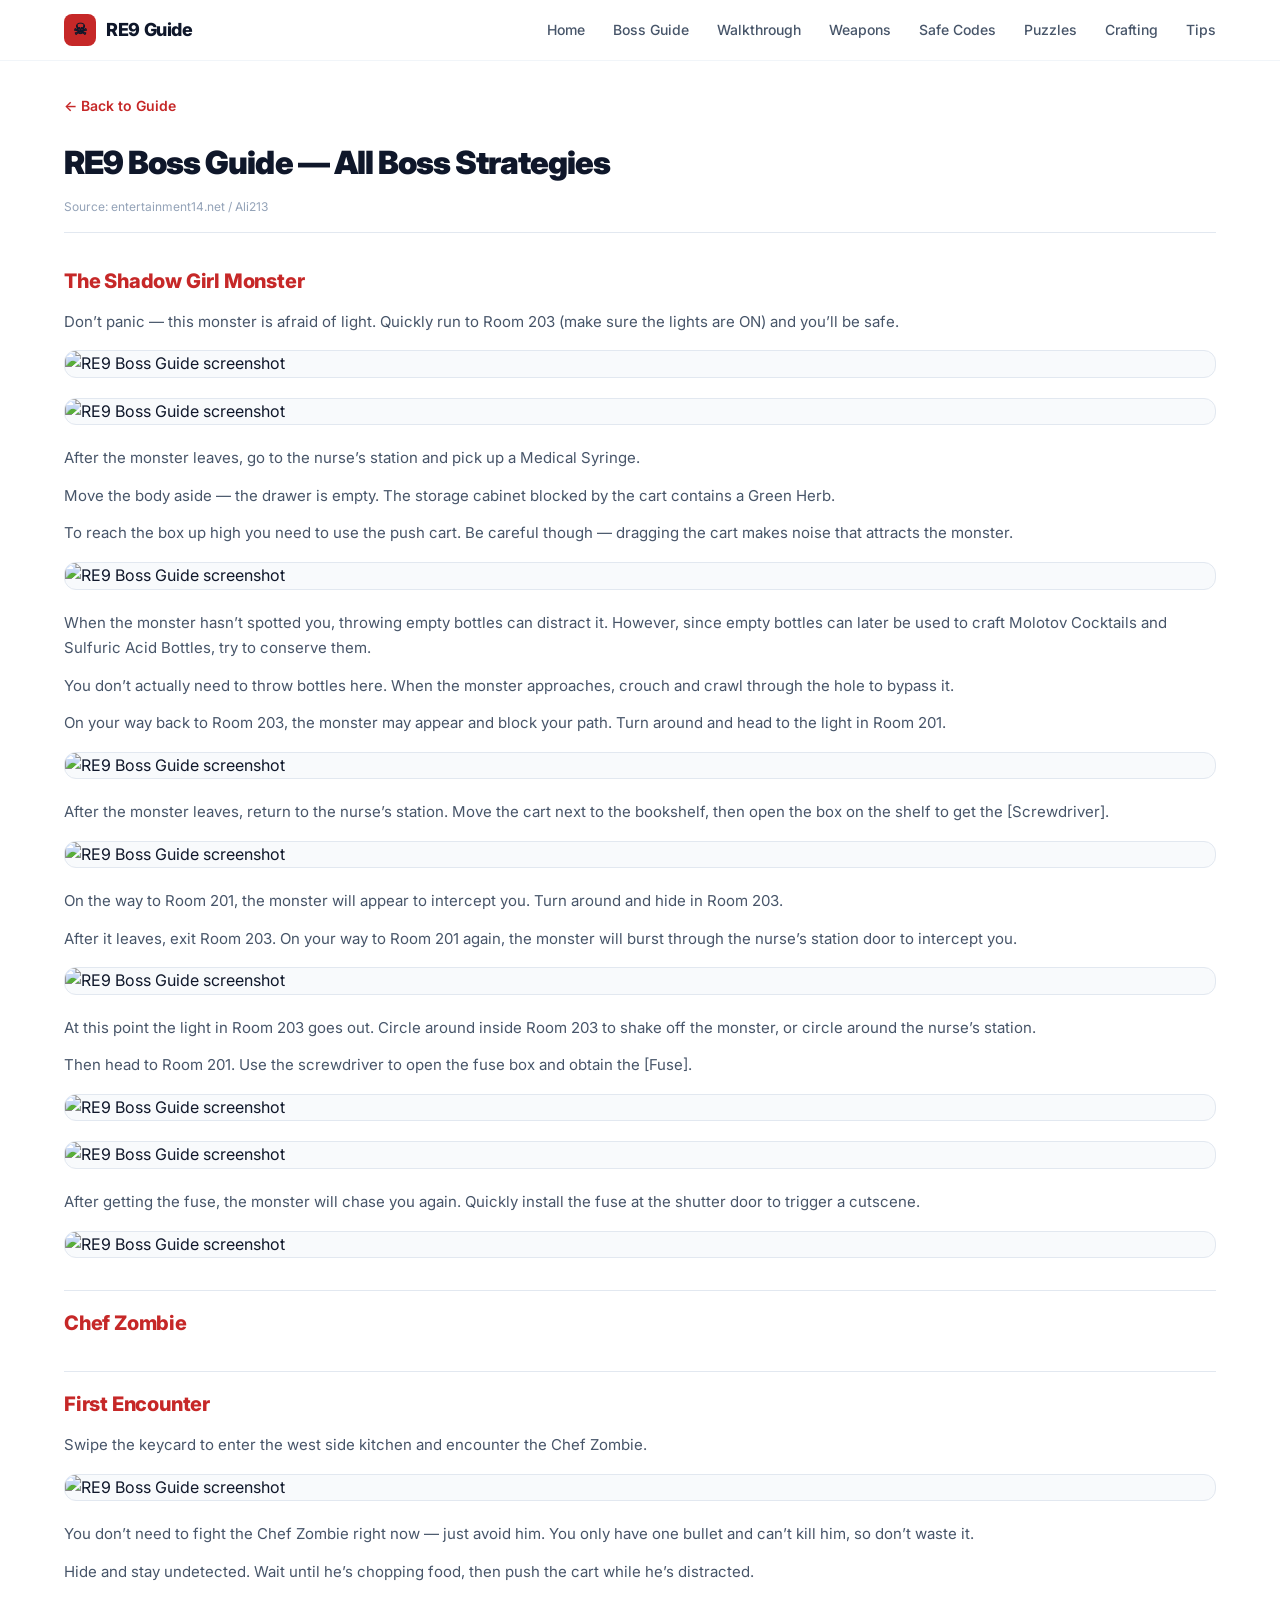
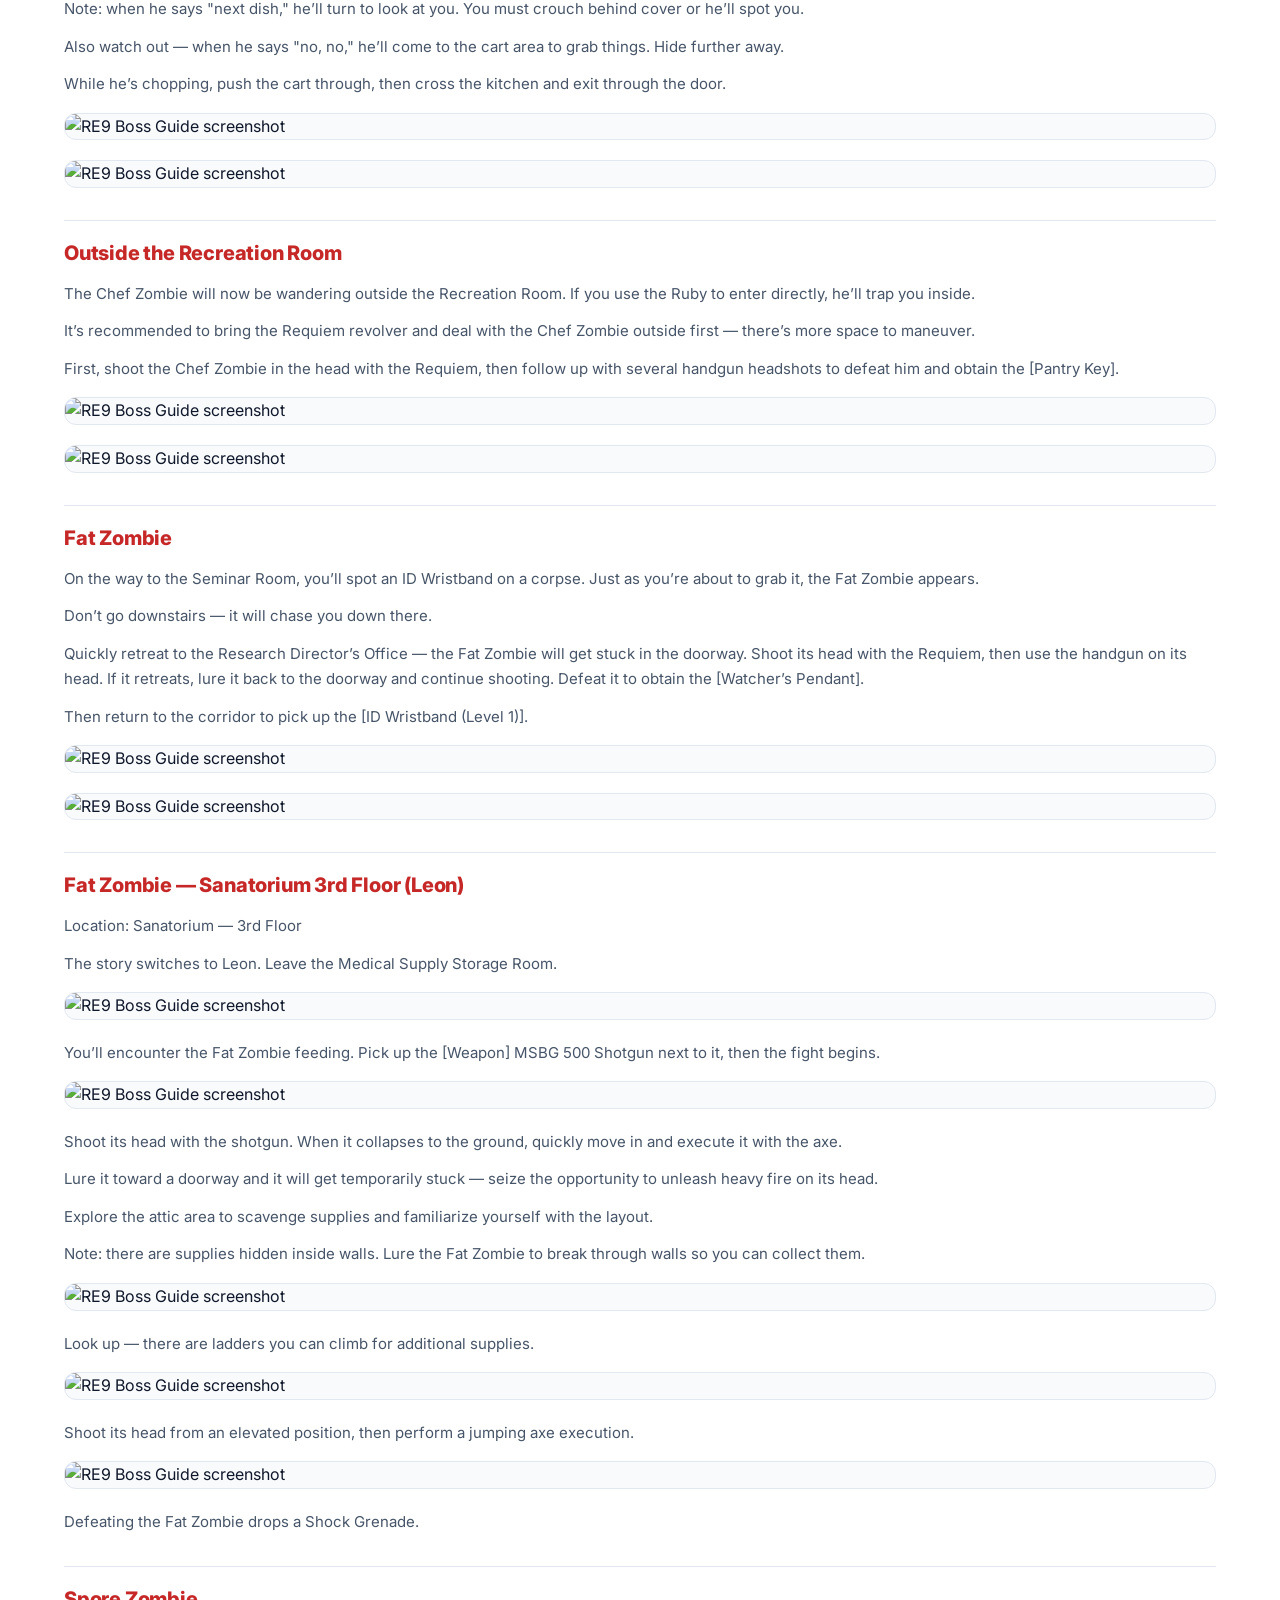
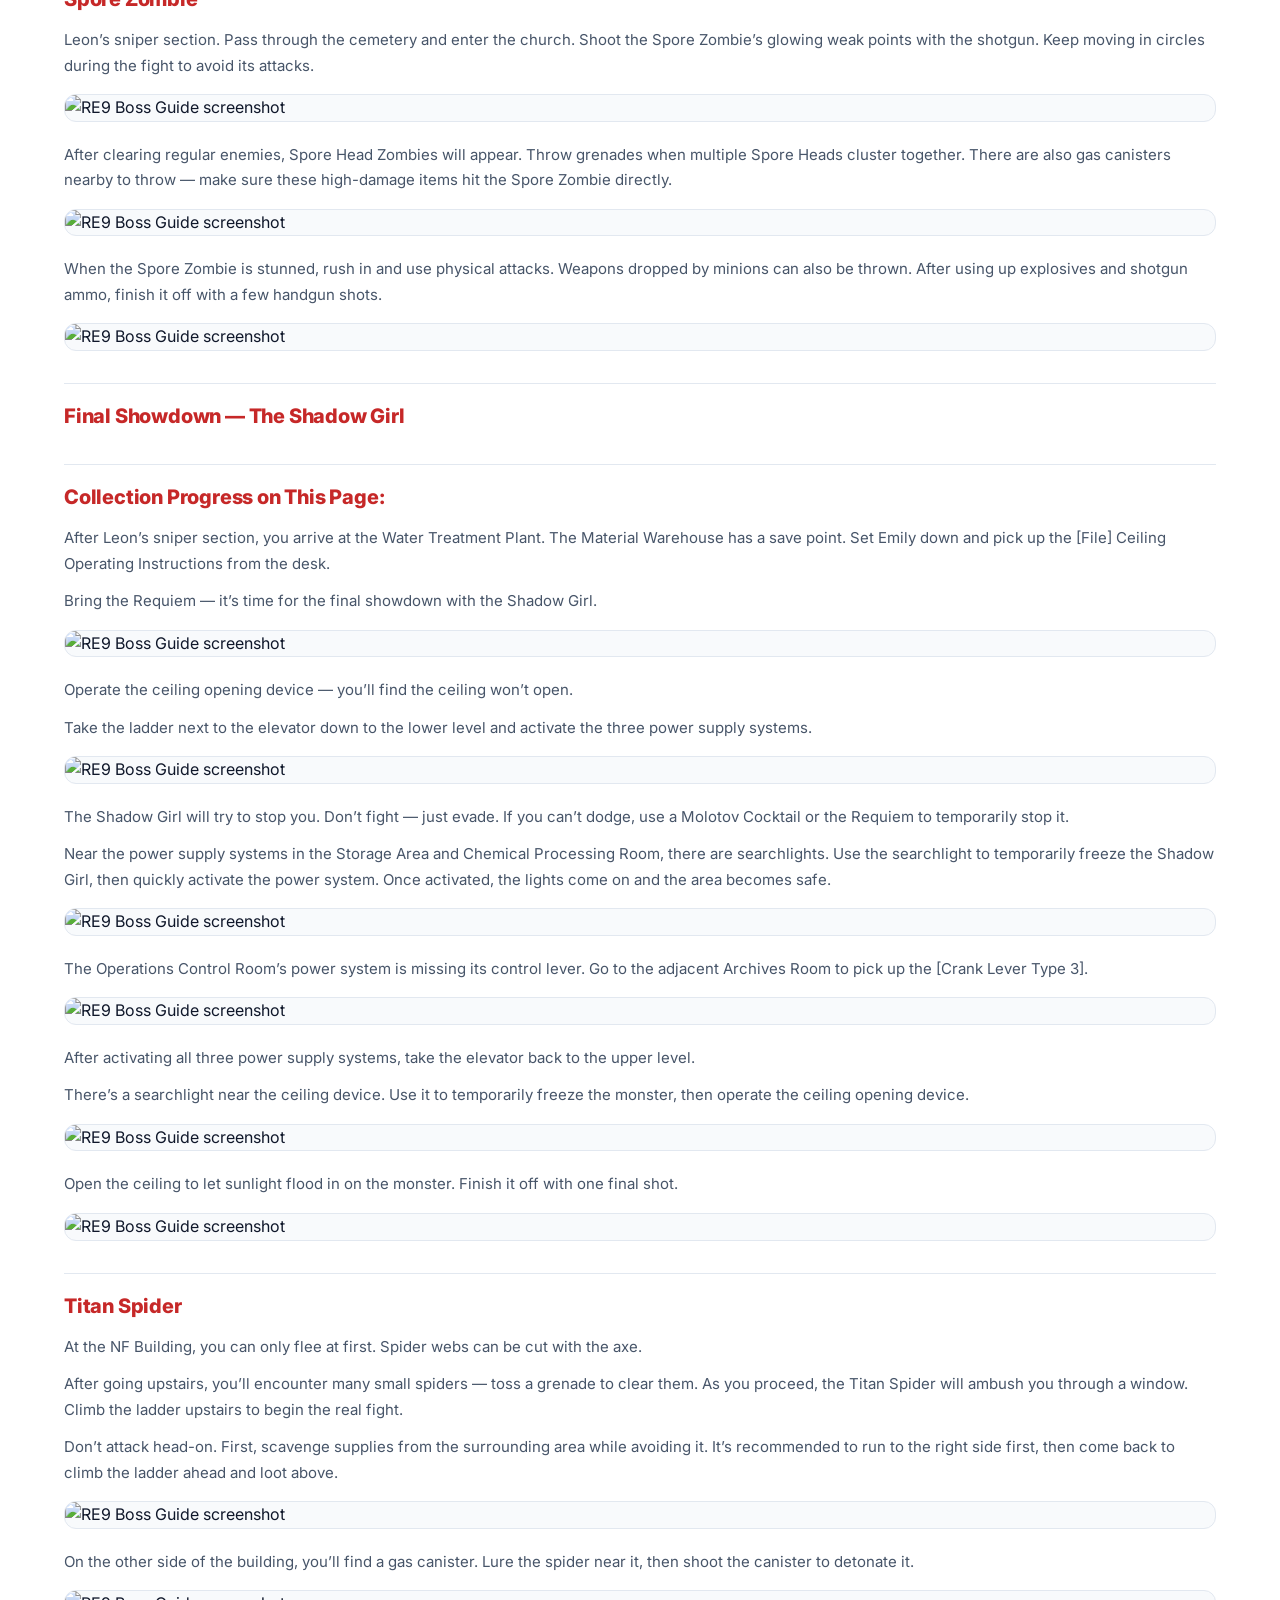
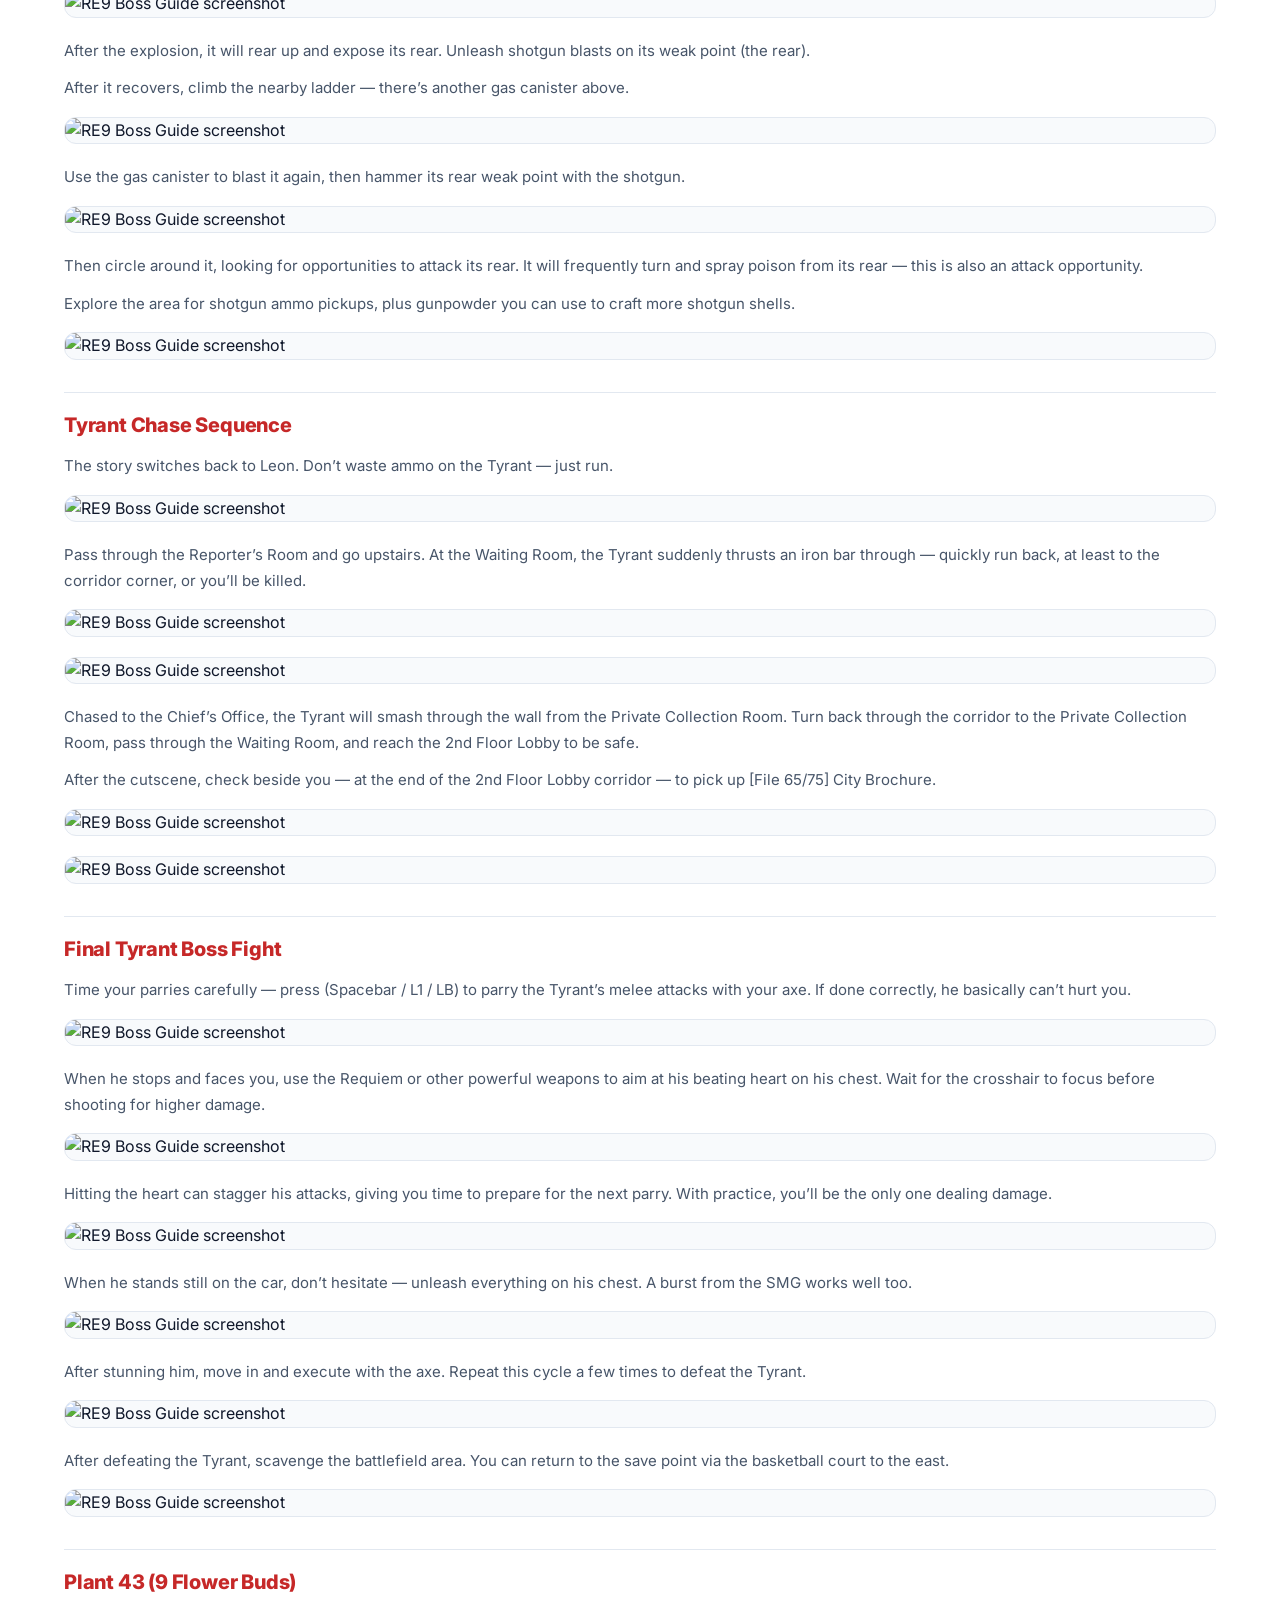
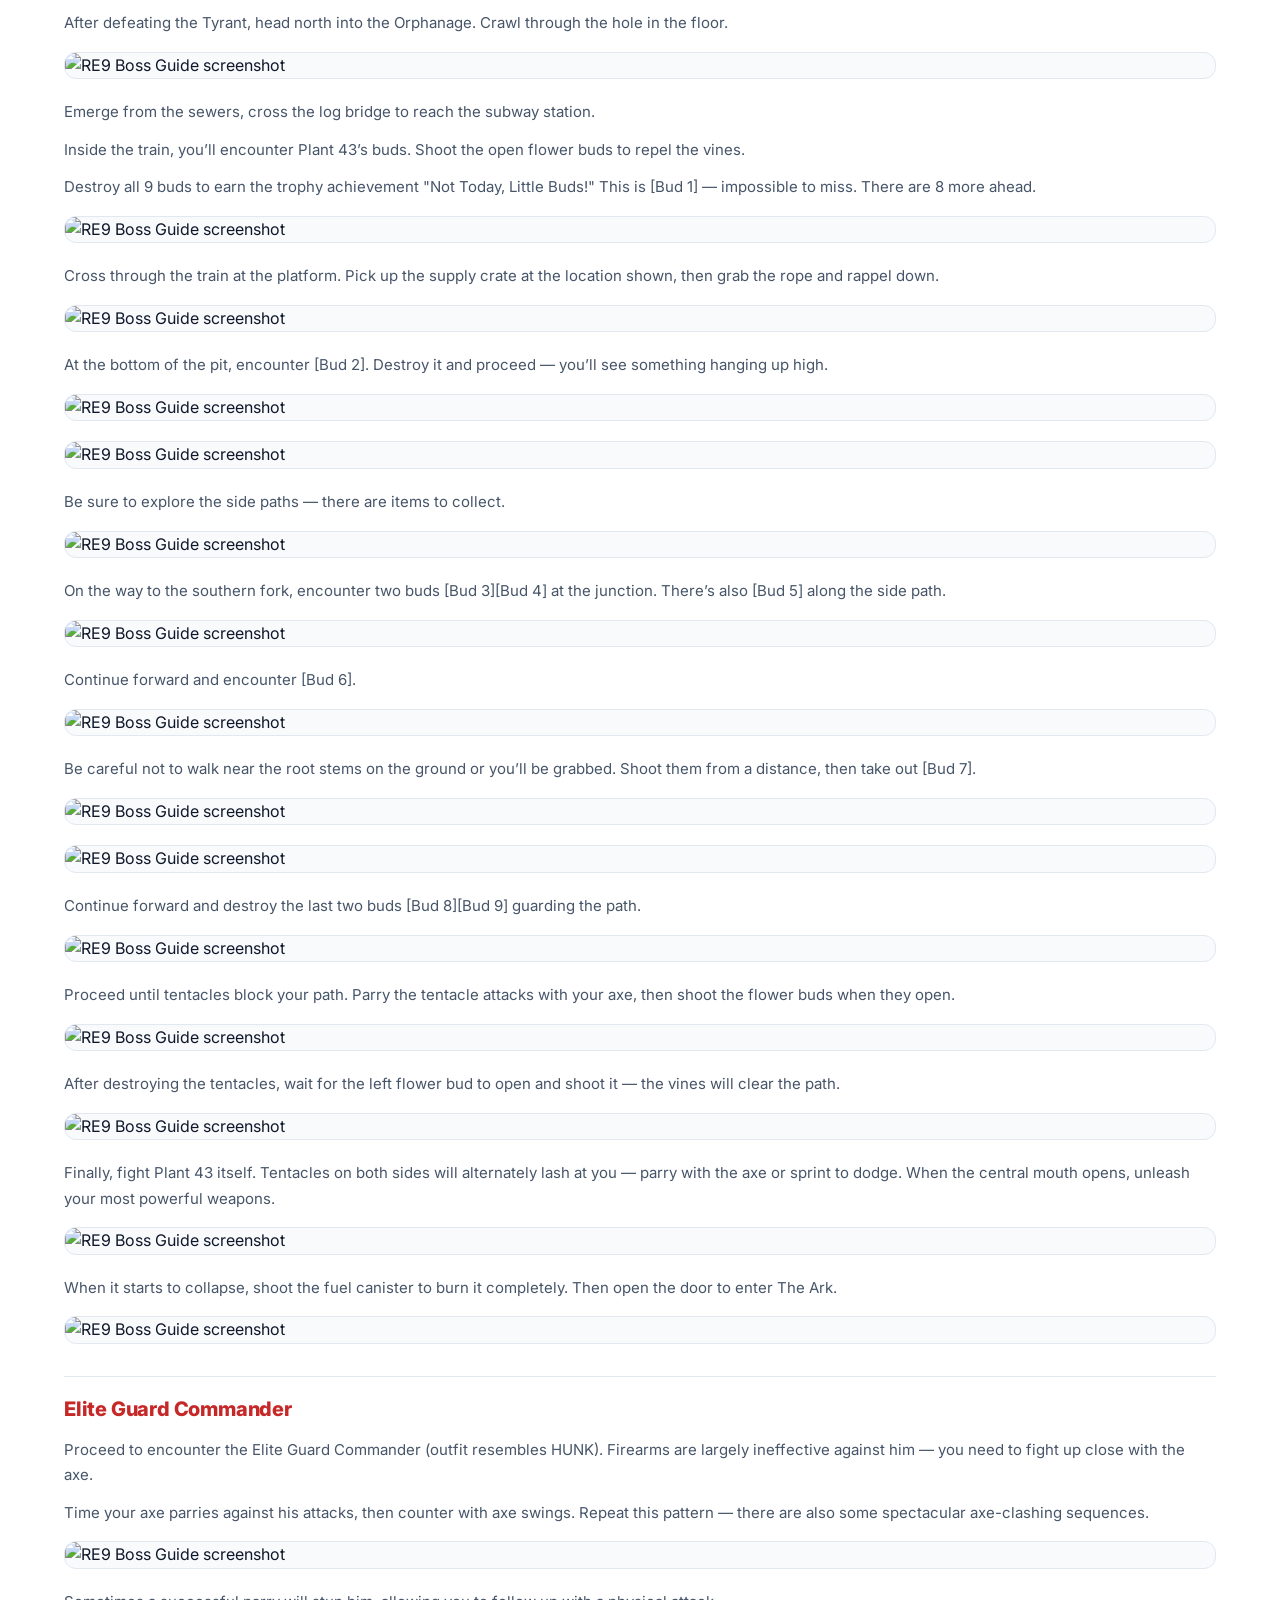
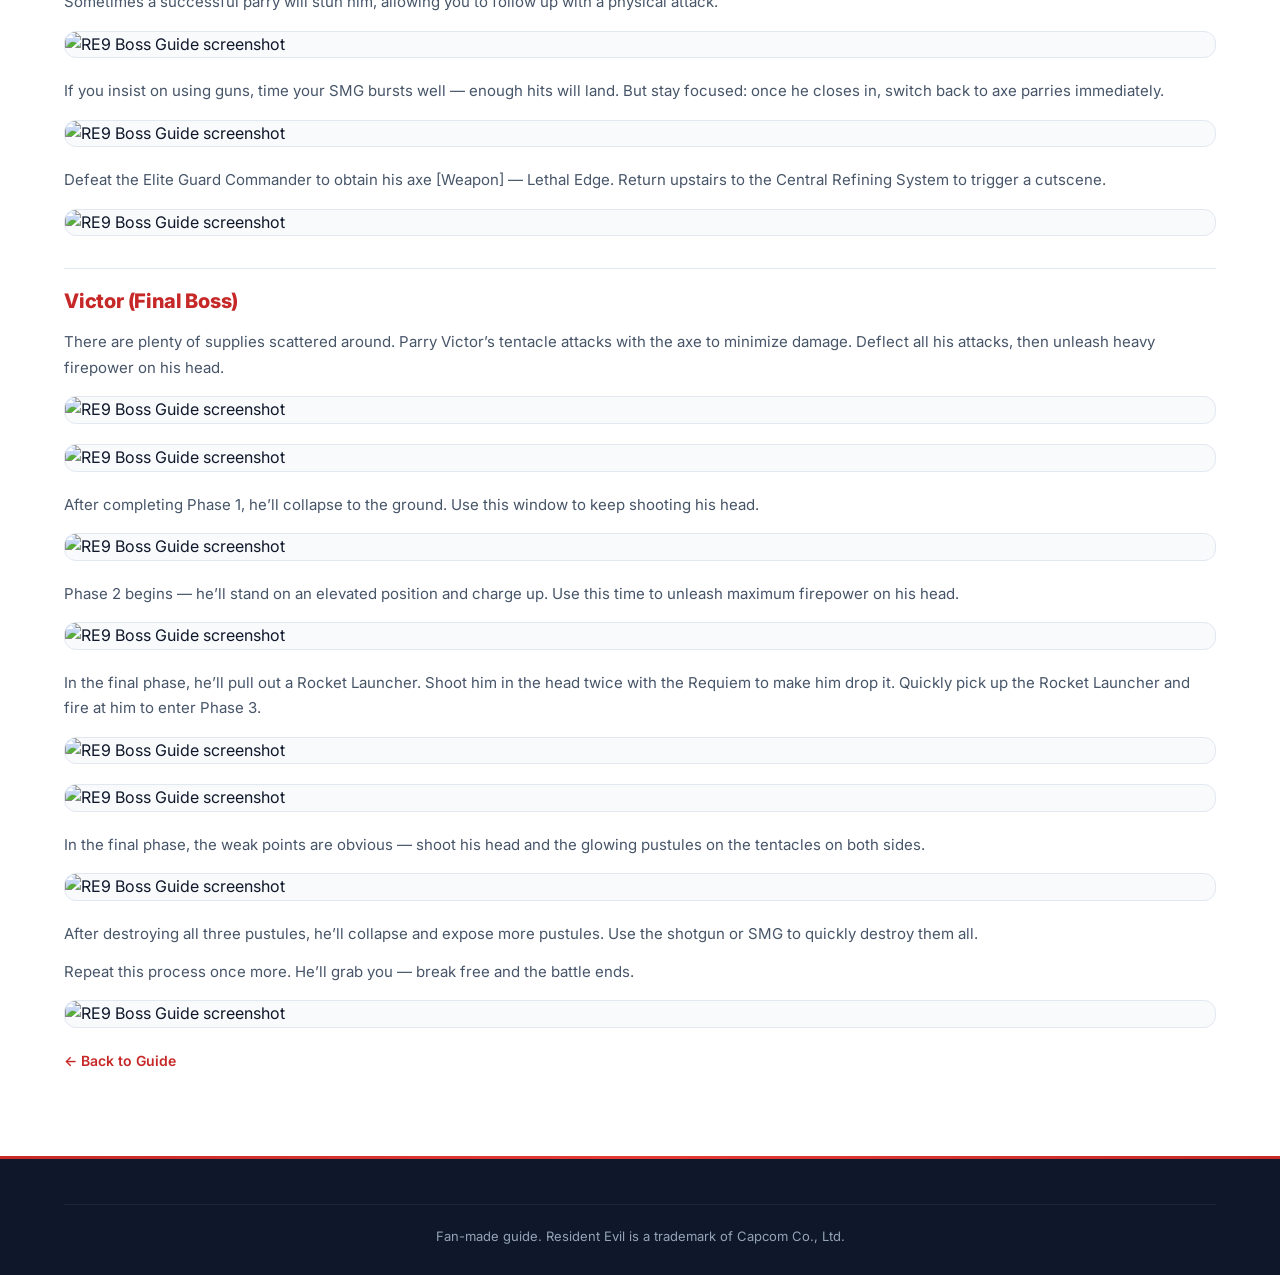
==== commit 09630d83: "Translate all 12 guide pages from Chinese to English Complete Chinese-to-English translation of all " ====
--- a/guides/boss-guide.html
+++ b/guides/boss-guide.html
@@ -33,120 +33,335 @@
             <h1 class="guide-title">RE9 Boss Guide — All Boss Strategies</h1>
             <div class="guide-source">Source: entertainment14.net / Ali213</div>
             <div class="guide-content">
-                <h2>怪物“女孩”</h2>
-                <p>不要慌，這個怪物怕光，迅速跑到203號病房（燈一定要打開）就安全了。</p>
-                <p>待怪物走後，來到護士站撿到醫療注射器。</p>
-                <p>挪開屍體發現抽屜是空的，被推車擋著的儲物櫃裡有綠色藥草。</p>
-                <p>要拿高處的盒子必須要使用推車。但是小心，拖動推車時發出的聲響會引來怪物。</p>
-                <p>在未被怪物發現時，扔空瓶可引開它的注意力。不過考慮到後面空瓶可以用於合成燃燒瓶、硫酸瓶，所以儘量省著點用。</p>
-                <p>這裡其實就不必扔空瓶，在怪物過來時，蹲下鑽洞繞出去，即可避開怪物。</p>
-                <p>在你回203號病房的路上，怪物可能會出現攔截你，轉身去201號病房燈光處。</p>
-                <p>待怪物走後，返回護士站，把推車挪到書架旁，打開書架上的盒子拿到【螺絲刀】。</p>
-                <p>去201號病房的路上，怪物會出現攔截你，轉身去203號病房躲著。</p>
-                <p>待怪物走後，從203號病房出來，再次去201號病房的路上，怪物會從護士站撞開門攔截你。</p>
-                <p>此時203號病房的燈滅了，在203號病房裡繞一圈甩開怪物，或者在護士站轉一圈甩開怪物。</p>
-                <p>然後前往201號病房，用螺絲刀打開保險絲盒，拿到【保險絲】。</p>
-                <p>拿到保險絲後，怪物又會出現追你，迅速去開捲簾門觸發劇情。</p>
-                <h2>主廚喪屍</h2>
-                <h2>初次遇見</h2>
-                <p>刷門禁卡開門，來到西側廚房見到主廚喪屍。</p>
-                <p>此時不必打主廚喪屍，只需避開即可。你現在只有一發子彈打不死他的，不要浪費。</p>
-                <p>先躲著別被發現，等他去切菜，然後趁他切菜時去推開推車。</p>
-                <p>注意當他說“下一份菜”時就會轉頭看你，此時你必須蹲下躲在掩體後面，不然就會被他發現。</p>
-                <p>另外還要注意當他說“不行不行”時，他會到推車這裡拿東西，要躲更遠一些。</p>
-                <p>趁他在切菜時，推開推車，然後穿過廚房開門出去。</p>
-                <h2>遊樂室外</h2>
-                <p>主廚喪屍此時會在遊樂室外遊蕩，如果你直接用紅寶石開門進入遊樂室，會被主廚喪屍堵在裡面。</p>
-                <p>建議把安魂拿上，先在外面解決主廚喪屍，外面空間更大更方便一些。</p>
-                <p>先用安魂朝主廚喪屍的頭開一槍，然後用普通手槍再朝頭打幾槍，即可擊敗主廚喪屍得到【食品儲藏室鑰匙】。</p>
-                <h2>肥碩喪屍</h2>
-                <p>前往研討室的路上，看到屍體上有身份識別腕帶，正準備拿時肥碩喪屍出現。</p>
-                <p>不必下樓，它會追你到樓下。</p>
-                <p>只需迅速退回研究主任室，它會卡在門口進不來。先用安魂朝它的頭來一槍，然後用手槍射擊頭部，如果它離開就出去再吸引它回來卡在門上，繼續射擊頭部，擊敗肥碩喪屍得到【監視者掛件】。</p>
-                <p>然後回到走廊拿到【身份識別腕帶（1級）】。</p>
-                <h2>肥碩喪屍-療養院三樓</h2>
-                <p>位置：療養院-三樓</p>
-                <p>劇情切換到里昂，離開醫療品儲藏室。</p>
-                <p>遇到肥碩喪屍在吃東西，撿起它身旁的【武器】MSBG 500霰彈槍，然後開戰。</p>
-                <p>用霰彈槍射它的頭，待它暈倒在地時，迅速上去用斧子處決。</p>
-                <p>當把它引到門處，它會被門暫時卡住，抓緊機會猛攻頭部。</p>
-                <p>在閣樓四處轉轉可以搜刮些補給，順便熟悉地形。</p>
-                <p>注意牆壁裡也有補給，需要引肥碩喪屍過來把牆撞爛，然後就可以拿到了。</p>
-                <p>注意抬頭看還有些梯子，爬上去有補給拿。</p>
-                <p>從高處射它的頭，然後用斧子跳躍處決。</p>
-                <p>擊敗肥碩喪屍掉落衝擊手榴彈。</p>
-                <h2>孢源喪屍</h2>
-                <p>里昂狙擊關，經過墓地進入教堂，用霰彈槍射擊孢源喪屍身上發光的部位，戰鬥期間保持運動繞圈圈，避免被它攻擊到。</p>
-                <p>普通小怪打完後會有孢頭喪屍，等孢頭喪屍多了就扔手榴彈清，附近還有燃氣罐可以投擲，這些能帶來巨大傷害的東西一定要扔到孢源喪屍身上。</p>
-                <p>孢源喪屍被擊暈後，立即沖上去使用體術攻擊。小怪掉落的武器也可以投擲，爆炸物和霰彈槍都用完後，手槍再補幾槍就打過了。</p>
-                <h2>決戰怪物“女孩”</h2>
-                <h2>本頁收集進度：</h2>
-                <p>里昂狙擊關之後，來到淨水場，到資材倉庫有存檔點，放下艾米莉，桌上拿到【檔】頂棚操作說明書。</p>
-                <p>把安魂帶上，準備決戰怪物“女孩”。</p>
-                <p>操作頂棚開合裝置，發現頂棚打不開。</p>
-                <p>從電梯旁的梯子到下層，去啟動三處供電系統。</p>
-                <p>怪物“女孩”會阻撓你，此時不必應戰只需躲避，實在是躲不過的時候，用燃燒瓶或安魂可暫時讓它停下。</p>
-                <p>儲物區、化學處理室啟動供電系統的地方，附近都有探照燈，用探照燈可以暫時讓它動不了，然後抓緊時間啟動供電系統。啟動供電系統後就有燈光了，附近就安全了。</p>
-                <p>運行控制室的供電系統沒有操控杆，需要去旁邊檔案室裡拿【曲柄弎操控杆】。</p>
-                <p>三處供電系統都啟動後，乘電梯回到上層。</p>
-                <p>頂棚開合裝置旁有個探照燈，先用探照燈暫時讓怪物動不了，然後再去操作頂棚開合裝置。</p>
-                <p>打開頂棚讓光照射怪物，最後再來一槍就徹底解決了。</p>
-                <h2>泰坦巨蛛</h2>
-                <p>來到NF大廈，一開始只能逃跑，蜘蛛網可以用斧子割斷。</p>
-                <p>走上樓梯後遇到很多小蜘蛛，可以扔個手榴彈清。往前走會被泰坦巨蛛從窗外偷襲，爬梯子上樓正式開打。</p>
-                <p>不要從正面強攻，先到附近各處搜刮補給，順便躲開它。建議先往下圖右邊跑，等下再回來爬上下圖前方的梯子搜刮上面。</p>
-                <p>到大樓另一側發現燃氣罐，引它到燃氣罐旁，然後射爆燃氣罐。</p>
-                <p>被炸後它會翹起屁股，用霰彈槍猛攻屁股上的弱點。</p>
-                <p>它起身後，爬上旁邊的梯子，上面還有個燃氣罐。</p>
-                <p>再利用燃氣罐炸翻它，用霰彈槍猛攻屁股弱點。</p>
-                <p>然後和它繞圈圈，找機會攻擊屁股。它會經常轉身用屁股朝你射毒液，這也是攻擊的機會。</p>
-                <p>附近多逛逛有霰彈槍彈藥補給，還有火藥可以合成霰彈槍彈藥。</p>
-                <h2>暴君追逐戰</h2>
-                <p>劇情切換回里昂，此時不必浪費子彈打暴君，只需逃跑。</p>
-                <p>經過記者室到樓上，到等候室時暴君突然插過來個鐵棒子，迅速往回跑，至少要跑到走廊拐角處，不然會被紮死。</p>
-                <p>被暴君追到局長辦公室，暴君會從私人收藏室打穿牆壁追到局長辦公室，此時轉頭回到走廊去私人收藏室，經過等候室到大廳二樓就安全了。</p>
-                <p>劇情後看旁邊，也就是大廳二樓走廊盡頭，拿到【檔65/75】城市宣傳冊。</p>
-                <h2>決戰暴君</h2>
-                <p>看準時機按（空白鍵 / L1 / LB）用斧頭招架暴君的近身攻擊，基本他就傷不到你。</p>
-                <p>趁他面對你停下時，用安魂或其他強力武器，瞄準他胸口跳動的心臟。盡可能等准心出現再開槍，傷害更高。</p>
-                <p>打中胸口心臟可以遲滯他的攻擊，然後看準時機招架。熟練的話，基本只有你打他，他就打不到你。</p>
-                <p>當他站在車上不動時，不要猶豫抓緊時機猛攻胸口。用衝鋒槍狂射一波也行。</p>
-                <p>擊暈他後，上去用斧子處決。如此重複幾次，即可輕鬆戰勝暴君。</p>
-                <p>擊敗暴君後，搜刮戰場附近，然後從東面的籃球場可回到存檔點。</p>
-                <h2>43號植物（9個幼體）</h2>
-                <p>擊敗暴君後，一路往北進入孤兒院，鑽進地板下的洞。</p>
-                <p>穿過下水道出來，走過獨木橋來到地鐵站。</p>
-                <p>在列車裡遇到43號植物的幼體，射擊張開的花蕾即可驅退枝幹。</p>
-                <p>打掉所有9個幼體，可獲得獎盃成就“今天不行，小花蕾！”。這是第一個【幼體1】，肯定不會錯過，後面還有8個。</p>
-                <p>在月臺穿過列車，到下圖位置拿物資箱，然後抓繩子滑降。</p>
-                <p>下來坑底，遇到【幼體2】，打掉後往前走，看到有東西吊在高處。</p>
-                <p>注意探索兩側的岔路有東西撿。</p>
-                <p>去南面大岔路的路上，岔路口遇到兩個幼體【幼體3】【幼體4】。岔路上還有個【幼體5】。</p>
-                <p>繼續往前走，遇到【幼體6】。</p>
-                <p>注意不要靠近地上的根莖，不然會被抓住，提前射掉，然後打【幼體7】。</p>
-                <p>繼續往前走，打掉守著路口的最後兩個幼體【幼體8】【幼體9】。</p>
-                <p>往前走遇到觸手擋路，觸手打向你時用斧子招架，然後等觸手上的花蕾打開時射擊。</p>
-                <p>打掉觸手後，等左邊花蕾打開射擊，枝條就不擋路了。</p>
-                <p>最後打43號植物本體，兩側的觸手會輪流抽你，用斧子招架或者跑起來躲避。等中間的嘴巴張開時，用強力武器猛攻。</p>
-                <p>當它開始崩潰時，射爆燃料罐徹底燒掉它。然後開門來到方舟。</p>
-                <h2>精英衛隊指揮官</h2>
-                <p>往前走，遇到服裝很像“漢克”的精英衛隊指揮官，用槍很難打到他，需要用斧子近身戰鬥。</p>
-                <p>瞅準時機用斧子招架他的攻擊，然後揮斧子反擊。如此反復，期間還會有各種精彩的拼斧子動作。</p>
-                <p>有時招架可以擊暈他，然後用體術攻擊。</p>
-                <p>如果你非要耍賴，找好的時機用衝鋒槍，射的子彈較多的話，他還是會被子彈擊中的。不過要保持專注，他一旦靠近就別用槍了，趕緊用斧子招架。</p>
-                <p>擊敗精英衛隊指揮宮，獲得他的斧子【武器】奪命鋒。回到樓上，到中央精煉系統觸發劇情。</p>
-                <h2>維克托</h2>
-                <p>周圍有不少補給可以撿，用斧子招架維克多的觸手攻擊，避免過多的損傷。把他的攻擊都招架回去，然後用火力猛攻他的頭部。</p>
-                <p>打完一階段，他會暈倒在地，趁這個時機繼續射擊頭部。</p>
-                <p>然後進入二階段，他會站到高處蓄力充電。趁這個時候用最猛的火力射擊他的頭部。</p>
-                <p>最後他會掏出火箭發射器，用安魂朝他頭打兩槍，他手上的火箭發射器就會掉地上。迅速過去撿起火箭發射器射他，進入最後的第三階段。</p>
-                <p>最後階段弱點很明顯，射擊頭部和兩側觸手上發光的膿包。</p>
-                <p>三處膿包都射爆後，它會倒地露出更多膿包，用霰彈槍或衝鋒槍迅速全部射爆。</p>
-                <p>如此再來一遍，它會抓住你，掙脫後戰鬥結束。</p>
-                <p>Posted by entertainment14 PC攻略分頁 Leave a comment --></p>
-                <p>廣告</p>
-                <p>Post navigation</p>
-
+                <h2>The Shadow Girl Monster</h2>
+                <p>Don’t panic — this monster is afraid of light. Quickly run to Room 203 (make sure the lights are ON) and you’ll be safe.</p>
+                <div class="guide-images">
+                    <img src="https://img1.entertainment14.net/images-webp/677/423/1772165677_12423.webp" loading="lazy" alt="RE9 Boss Guide screenshot">
+                </div>
+                <div class="guide-images">
+                    <img src="https://img1.entertainment14.net/images-webp/677/424/1772165677_12424.webp" loading="lazy" alt="RE9 Boss Guide screenshot">
+                </div>
+                <p>After the monster leaves, go to the nurse’s station and pick up a Medical Syringe.</p>
+                <p>Move the body aside — the drawer is empty. The storage cabinet blocked by the cart contains a Green Herb.</p>
+                <p>To reach the box up high you need to use the push cart. Be careful though — dragging the cart makes noise that attracts the monster.</p>
+                <div class="guide-images">
+                    <img src="https://img1.entertainment14.net/images-webp/677/425/1772165677_12425.webp" loading="lazy" alt="RE9 Boss Guide screenshot">
+                </div>
+                <p>When the monster hasn’t spotted you, throwing empty bottles can distract it. However, since empty bottles can later be used to craft Molotov Cocktails and Sulfuric Acid Bottles, try to conserve them.</p>
+                <p>You don’t actually need to throw bottles here. When the monster approaches, crouch and crawl through the hole to bypass it.</p>
+                <p>On your way back to Room 203, the monster may appear and block your path. Turn around and head to the light in Room 201.</p>
+                <div class="guide-images">
+                    <img src="https://img1.entertainment14.net/images-webp/677/426/1772165677_12426.webp" loading="lazy" alt="RE9 Boss Guide screenshot">
+                </div>
+                <p>After the monster leaves, return to the nurse’s station. Move the cart next to the bookshelf, then open the box on the shelf to get the [Screwdriver].</p>
+                <div class="guide-images">
+                    <img src="https://img1.entertainment14.net/images-webp/677/427/1772165677_12427.webp" loading="lazy" alt="RE9 Boss Guide screenshot">
+                </div>
+                <p>On the way to Room 201, the monster will appear to intercept you. Turn around and hide in Room 203.</p>
+                <p>After it leaves, exit Room 203. On your way to Room 201 again, the monster will burst through the nurse’s station door to intercept you.</p>
+                <div class="guide-images">
+                    <img src="https://img1.entertainment14.net/images-webp/678/428/1772165678_12428.webp" loading="lazy" alt="RE9 Boss Guide screenshot">
+                </div>
+                <p>At this point the light in Room 203 goes out. Circle around inside Room 203 to shake off the monster, or circle around the nurse’s station.</p>
+                <p>Then head to Room 201. Use the screwdriver to open the fuse box and obtain the [Fuse].</p>
+                <div class="guide-images">
+                    <img src="https://img1.entertainment14.net/images-webp/678/429/1772165678_12429.webp" loading="lazy" alt="RE9 Boss Guide screenshot">
+                </div>
+                <div class="guide-images">
+                    <img src="https://img1.entertainment14.net/images-webp/678/430/1772165678_12430.webp" loading="lazy" alt="RE9 Boss Guide screenshot">
+                </div>
+                <p>After getting the fuse, the monster will chase you again. Quickly install the fuse at the shutter door to trigger a cutscene.</p>
+                <div class="guide-images">
+                    <img src="https://img1.entertainment14.net/images-webp/677/431/1772165677_12431.webp" loading="lazy" alt="RE9 Boss Guide screenshot">
+                </div>
+                <h2>Chef Zombie</h2>
+                <h2>First Encounter</h2>
+                <p>Swipe the keycard to enter the west side kitchen and encounter the Chef Zombie.</p>
+                <div class="guide-images">
+                    <img src="https://img1.entertainment14.net/images-webp/677/432/1772165677_12432.webp" loading="lazy" alt="RE9 Boss Guide screenshot">
+                </div>
+                <p>You don’t need to fight the Chef Zombie right now — just avoid him. You only have one bullet and can’t kill him, so don’t waste it.</p>
+                <p>Hide and stay undetected. Wait until he’s chopping food, then push the cart while he’s distracted.</p>
+                <p>Note: when he says "next dish," he’ll turn to look at you. You must crouch behind cover or he’ll spot you.</p>
+                <p>Also watch out — when he says "no, no," he’ll come to the cart area to grab things. Hide further away.</p>
+                <p>While he’s chopping, push the cart through, then cross the kitchen and exit through the door.</p>
+                <div class="guide-images">
+                    <img src="https://img1.entertainment14.net/images-webp/678/433/1772165678_12433.webp" loading="lazy" alt="RE9 Boss Guide screenshot">
+                </div>
+                <div class="guide-images">
+                    <img src="https://img1.entertainment14.net/images-webp/678/434/1772165678_12434.webp" loading="lazy" alt="RE9 Boss Guide screenshot">
+                </div>
+                <h2>Outside the Recreation Room</h2>
+                <p>The Chef Zombie will now be wandering outside the Recreation Room. If you use the Ruby to enter directly, he’ll trap you inside.</p>
+                <p>It’s recommended to bring the Requiem revolver and deal with the Chef Zombie outside first — there’s more space to maneuver.</p>
+                <p>First, shoot the Chef Zombie in the head with the Requiem, then follow up with several handgun headshots to defeat him and obtain the [Pantry Key].</p>
+                <div class="guide-images">
+                    <img src="https://img1.entertainment14.net/images-webp/677/435/1772165677_12435.webp" loading="lazy" alt="RE9 Boss Guide screenshot">
+                </div>
+                <div class="guide-images">
+                    <img src="https://img1.entertainment14.net/images-webp/677/436/1772165677_12436.webp" loading="lazy" alt="RE9 Boss Guide screenshot">
+                </div>
+                <h2>Fat Zombie</h2>
+                <p>On the way to the Seminar Room, you’ll spot an ID Wristband on a corpse. Just as you’re about to grab it, the Fat Zombie appears.</p>
+                <p>Don’t go downstairs — it will chase you down there.</p>
+                <p>Quickly retreat to the Research Director’s Office — the Fat Zombie will get stuck in the doorway. Shoot its head with the Requiem, then use the handgun on its head. If it retreats, lure it back to the doorway and continue shooting. Defeat it to obtain the [Watcher’s Pendant].</p>
+                <p>Then return to the corridor to pick up the [ID Wristband (Level 1)].</p>
+                <div class="guide-images">
+                    <img src="https://img1.entertainment14.net/images-webp/678/437/1772165678_12437.webp" loading="lazy" alt="RE9 Boss Guide screenshot">
+                </div>
+                <div class="guide-images">
+                    <img src="https://img1.entertainment14.net/images-webp/678/438/1772165678_12438.webp" loading="lazy" alt="RE9 Boss Guide screenshot">
+                </div>
+                <h2>Fat Zombie — Sanatorium 3rd Floor (Leon)</h2>
+                <p>Location: Sanatorium — 3rd Floor</p>
+                <p>The story switches to Leon. Leave the Medical Supply Storage Room.</p>
+                <div class="guide-images">
+                    <img src="https://img1.entertainment14.net/images-webp/182/000/177227182_000_0.webp" loading="lazy" alt="RE9 Boss Guide screenshot">
+                </div>
+                <p>You’ll encounter the Fat Zombie feeding. Pick up the [Weapon] MSBG 500 Shotgun next to it, then the fight begins.</p>
+                <div class="guide-images">
+                    <img src="https://img1.entertainment14.net/images-webp/182/001/177227182_000_1.webp" loading="lazy" alt="RE9 Boss Guide screenshot">
+                </div>
+                <p>Shoot its head with the shotgun. When it collapses to the ground, quickly move in and execute it with the axe.</p>
+                <p>Lure it toward a doorway and it will get temporarily stuck — seize the opportunity to unleash heavy fire on its head.</p>
+                <p>Explore the attic area to scavenge supplies and familiarize yourself with the layout.</p>
+                <p>Note: there are supplies hidden inside walls. Lure the Fat Zombie to break through walls so you can collect them.</p>
+                <div class="guide-images">
+                    <img src="https://img1.entertainment14.net/images-webp/182/004/177227182_000_4.webp" loading="lazy" alt="RE9 Boss Guide screenshot">
+                </div>
+                <p>Look up — there are ladders you can climb for additional supplies.</p>
+                <div class="guide-images">
+                    <img src="https://img1.entertainment14.net/images-webp/182/005/177227182_000_5.webp" loading="lazy" alt="RE9 Boss Guide screenshot">
+                </div>
+                <p>Shoot its head from an elevated position, then perform a jumping axe execution.</p>
+                <div class="guide-images">
+                    <img src="https://img1.entertainment14.net/images-webp/182/006/177227182_000_6.webp" loading="lazy" alt="RE9 Boss Guide screenshot">
+                </div>
+                <p>Defeating the Fat Zombie drops a Shock Grenade.</p>
+                <h2>Spore Zombie</h2>
+                <p>Leon’s sniper section. Pass through the cemetery and enter the church. Shoot the Spore Zombie’s glowing weak points with the shotgun. Keep moving in circles during the fight to avoid its attacks.</p>
+                <div class="guide-images">
+                    <img src="https://img1.entertainment14.net/images-webp/182/007/177227182_000_7.webp" loading="lazy" alt="RE9 Boss Guide screenshot">
+                </div>
+                <p>After clearing regular enemies, Spore Head Zombies will appear. Throw grenades when multiple Spore Heads cluster together. There are also gas canisters nearby to throw — make sure these high-damage items hit the Spore Zombie directly.</p>
+                <div class="guide-images">
+                    <img src="https://img1.entertainment14.net/images-webp/182/008/177227182_000_8.webp" loading="lazy" alt="RE9 Boss Guide screenshot">
+                </div>
+                <p>When the Spore Zombie is stunned, rush in and use physical attacks. Weapons dropped by minions can also be thrown. After using up explosives and shotgun ammo, finish it off with a few handgun shots.</p>
+                <div class="guide-images">
+                    <img src="https://img1.entertainment14.net/images-webp/182/009/177227182_000_9.webp" loading="lazy" alt="RE9 Boss Guide screenshot">
+                </div>
+                <h2>Final Showdown — The Shadow Girl</h2>
+                <h2>Collection Progress on This Page:</h2>
+                <p>After Leon’s sniper section, you arrive at the Water Treatment Plant. The Material Warehouse has a save point. Set Emily down and pick up the [File] Ceiling Operating Instructions from the desk.</p>
+                <p>Bring the Requiem — it’s time for the final showdown with the Shadow Girl.</p>
+                <div class="guide-images">
+                    <img src="https://img1.entertainment14.net/images-webp/182/010/177227182_000_10.webp" loading="lazy" alt="RE9 Boss Guide screenshot">
+                </div>
+                <p>Operate the ceiling opening device — you’ll find the ceiling won’t open.</p>
+                <p>Take the ladder next to the elevator down to the lower level and activate the three power supply systems.</p>
+                <div class="guide-images">
+                    <img src="https://img1.entertainment14.net/images-webp/182/011/177227182_000_11.webp" loading="lazy" alt="RE9 Boss Guide screenshot">
+                </div>
+                <p>The Shadow Girl will try to stop you. Don’t fight — just evade. If you can’t dodge, use a Molotov Cocktail or the Requiem to temporarily stop it.</p>
+                <p>Near the power supply systems in the Storage Area and Chemical Processing Room, there are searchlights. Use the searchlight to temporarily freeze the Shadow Girl, then quickly activate the power system. Once activated, the lights come on and the area becomes safe.</p>
+                <div class="guide-images">
+                    <img src="https://img1.entertainment14.net/images-webp/182/012/177227182_000_12.webp" loading="lazy" alt="RE9 Boss Guide screenshot">
+                </div>
+                <p>The Operations Control Room’s power system is missing its control lever. Go to the adjacent Archives Room to pick up the [Crank Lever Type 3].</p>
+                <div class="guide-images">
+                    <img src="https://img1.entertainment14.net/images-webp/182/013/177227182_000_13.webp" loading="lazy" alt="RE9 Boss Guide screenshot">
+                </div>
+                <p>After activating all three power supply systems, take the elevator back to the upper level.</p>
+                <p>There’s a searchlight near the ceiling device. Use it to temporarily freeze the monster, then operate the ceiling opening device.</p>
+                <div class="guide-images">
+                    <img src="https://img1.entertainment14.net/images-webp/182/014/177227182_000_14.webp" loading="lazy" alt="RE9 Boss Guide screenshot">
+                </div>
+                <p>Open the ceiling to let sunlight flood in on the monster. Finish it off with one final shot.</p>
+                <div class="guide-images">
+                    <img src="https://img1.entertainment14.net/images-webp/182/015/177227182_000_15.webp" loading="lazy" alt="RE9 Boss Guide screenshot">
+                </div>
+                <h2>Titan Spider</h2>
+                <p>At the NF Building, you can only flee at first. Spider webs can be cut with the axe.</p>
+                <p>After going upstairs, you’ll encounter many small spiders — toss a grenade to clear them. As you proceed, the Titan Spider will ambush you through a window. Climb the ladder upstairs to begin the real fight.</p>
+                <p>Don’t attack head-on. First, scavenge supplies from the surrounding area while avoiding it. It’s recommended to run to the right side first, then come back to climb the ladder ahead and loot above.</p>
+                <div class="guide-images">
+                    <img src="https://img1.entertainment14.net/images-webp/831/000/177245831_000_0.webp" loading="lazy" alt="RE9 Boss Guide screenshot">
+                </div>
+                <p>On the other side of the building, you’ll find a gas canister. Lure the spider near it, then shoot the canister to detonate it.</p>
+                <div class="guide-images">
+                    <img src="https://img1.entertainment14.net/images-webp/831/001/177245831_000_1.webp" loading="lazy" alt="RE9 Boss Guide screenshot">
+                </div>
+                <p>After the explosion, it will rear up and expose its rear. Unleash shotgun blasts on its weak point (the rear).</p>
+                <p>After it recovers, climb the nearby ladder — there’s another gas canister above.</p>
+                <div class="guide-images">
+                    <img src="https://img1.entertainment14.net/images-webp/831/002/177245831_000_2.webp" loading="lazy" alt="RE9 Boss Guide screenshot">
+                </div>
+                <p>Use the gas canister to blast it again, then hammer its rear weak point with the shotgun.</p>
+                <div class="guide-images">
+                    <img src="https://img1.entertainment14.net/images-webp/831/003/177245831_000_3.webp" loading="lazy" alt="RE9 Boss Guide screenshot">
+                </div>
+                <p>Then circle around it, looking for opportunities to attack its rear. It will frequently turn and spray poison from its rear — this is also an attack opportunity.</p>
+                <p>Explore the area for shotgun ammo pickups, plus gunpowder you can use to craft more shotgun shells.</p>
+                <div class="guide-images">
+                    <img src="https://img1.entertainment14.net/images-webp/831/004/177245831_000_4.webp" loading="lazy" alt="RE9 Boss Guide screenshot">
+                </div>
+                <h2>Tyrant Chase Sequence</h2>
+                <p>The story switches back to Leon. Don’t waste ammo on the Tyrant — just run.</p>
+                <div class="guide-images">
+                    <img src="https://img1.entertainment14.net/images-webp/831/005/177245831_000_5.webp" loading="lazy" alt="RE9 Boss Guide screenshot">
+                </div>
+                <p>Pass through the Reporter’s Room and go upstairs. At the Waiting Room, the Tyrant suddenly thrusts an iron bar through — quickly run back, at least to the corridor corner, or you’ll be killed.</p>
+                <div class="guide-images">
+                    <img src="https://img1.entertainment14.net/images-webp/831/006/177245831_000_6.webp" loading="lazy" alt="RE9 Boss Guide screenshot">
+                </div>
+                <div class="guide-images">
+                    <img src="https://img1.entertainment14.net/images-webp/831/007/177245831_000_7.webp" loading="lazy" alt="RE9 Boss Guide screenshot">
+                </div>
+                <p>Chased to the Chief’s Office, the Tyrant will smash through the wall from the Private Collection Room. Turn back through the corridor to the Private Collection Room, pass through the Waiting Room, and reach the 2nd Floor Lobby to be safe.</p>
+                <p>After the cutscene, check beside you — at the end of the 2nd Floor Lobby corridor — to pick up [File 65/75] City Brochure.</p>
+                <div class="guide-images">
+                    <img src="https://img1.entertainment14.net/images-webp/831/008/177245831_000_8.webp" loading="lazy" alt="RE9 Boss Guide screenshot">
+                </div>
+                <div class="guide-images">
+                    <img src="https://img1.entertainment14.net/images-webp/831/009/177245831_000_9.webp" loading="lazy" alt="RE9 Boss Guide screenshot">
+                </div>
+                <h2>Final Tyrant Boss Fight</h2>
+                <p>Time your parries carefully — press (Spacebar / L1 / LB) to parry the Tyrant’s melee attacks with your axe. If done correctly, he basically can’t hurt you.</p>
+                <div class="guide-images">
+                    <img src="https://img1.entertainment14.net/images-webp/831/010/177245831_000_10.webp" loading="lazy" alt="RE9 Boss Guide screenshot">
+                </div>
+                <p>When he stops and faces you, use the Requiem or other powerful weapons to aim at his beating heart on his chest. Wait for the crosshair to focus before shooting for higher damage.</p>
+                <div class="guide-images">
+                    <img src="https://img1.entertainment14.net/images-webp/831/011/177245831_000_11.webp" loading="lazy" alt="RE9 Boss Guide screenshot">
+                </div>
+                <p>Hitting the heart can stagger his attacks, giving you time to prepare for the next parry. With practice, you’ll be the only one dealing damage.</p>
+                <div class="guide-images">
+                    <img src="https://img1.entertainment14.net/images-webp/831/012/177245831_000_12.webp" loading="lazy" alt="RE9 Boss Guide screenshot">
+                </div>
+                <p>When he stands still on the car, don’t hesitate — unleash everything on his chest. A burst from the SMG works well too.</p>
+                <div class="guide-images">
+                    <img src="https://img1.entertainment14.net/images-webp/831/013/177245831_000_13.webp" loading="lazy" alt="RE9 Boss Guide screenshot">
+                </div>
+                <p>After stunning him, move in and execute with the axe. Repeat this cycle a few times to defeat the Tyrant.</p>
+                <div class="guide-images">
+                    <img src="https://img1.entertainment14.net/images-webp/831/014/177245831_000_14.webp" loading="lazy" alt="RE9 Boss Guide screenshot">
+                </div>
+                <p>After defeating the Tyrant, scavenge the battlefield area. You can return to the save point via the basketball court to the east.</p>
+                <div class="guide-images">
+                    <img src="https://img1.entertainment14.net/images-webp/831/015/177245831_000_15.webp" loading="lazy" alt="RE9 Boss Guide screenshot">
+                </div>
+                <h2>Plant 43 (9 Flower Buds)</h2>
+                <p>After defeating the Tyrant, head north into the Orphanage. Crawl through the hole in the floor.</p>
+                <div class="guide-images">
+                    <img src="https://img1.entertainment14.net/images-webp/831/016/177245831_000_16.webp" loading="lazy" alt="RE9 Boss Guide screenshot">
+                </div>
+                <p>Emerge from the sewers, cross the log bridge to reach the subway station.</p>
+                <p>Inside the train, you’ll encounter Plant 43’s buds. Shoot the open flower buds to repel the vines.</p>
+                <p>Destroy all 9 buds to earn the trophy achievement "Not Today, Little Buds!" This is [Bud 1] — impossible to miss. There are 8 more ahead.</p>
+                <div class="guide-images">
+                    <img src="https://img1.entertainment14.net/images-webp/831/017/177245831_000_17.webp" loading="lazy" alt="RE9 Boss Guide screenshot">
+                </div>
+                <p>Cross through the train at the platform. Pick up the supply crate at the location shown, then grab the rope and rappel down.</p>
+                <div class="guide-images">
+                    <img src="https://img1.entertainment14.net/images-webp/831/018/177245831_000_18.webp" loading="lazy" alt="RE9 Boss Guide screenshot">
+                </div>
+                <p>At the bottom of the pit, encounter [Bud 2]. Destroy it and proceed — you’ll see something hanging up high.</p>
+                <div class="guide-images">
+                    <img src="https://img1.entertainment14.net/images-webp/831/019/177245831_000_19.webp" loading="lazy" alt="RE9 Boss Guide screenshot">
+                </div>
+                <div class="guide-images">
+                    <img src="https://img1.entertainment14.net/images-webp/831/020/177245831_000_20.webp" loading="lazy" alt="RE9 Boss Guide screenshot">
+                </div>
+                <p>Be sure to explore the side paths — there are items to collect.</p>
+                <div class="guide-images">
+                    <img src="https://img1.entertainment14.net/images-webp/831/021/177245831_000_21.webp" loading="lazy" alt="RE9 Boss Guide screenshot">
+                </div>
+                <p>On the way to the southern fork, encounter two buds [Bud 3][Bud 4] at the junction. There’s also [Bud 5] along the side path.</p>
+                <div class="guide-images">
+                    <img src="https://img1.entertainment14.net/images-webp/831/022/177245831_000_22.webp" loading="lazy" alt="RE9 Boss Guide screenshot">
+                </div>
+                <p>Continue forward and encounter [Bud 6].</p>
+                <div class="guide-images">
+                    <img src="https://img1.entertainment14.net/images-webp/831/023/177245831_000_23.webp" loading="lazy" alt="RE9 Boss Guide screenshot">
+                </div>
+                <p>Be careful not to walk near the root stems on the ground or you’ll be grabbed. Shoot them from a distance, then take out [Bud 7].</p>
+                <div class="guide-images">
+                    <img src="https://img1.entertainment14.net/images-webp/831/024/177245831_000_24.webp" loading="lazy" alt="RE9 Boss Guide screenshot">
+                </div>
+                <div class="guide-images">
+                    <img src="https://img1.entertainment14.net/images-webp/831/025/177245831_000_25.webp" loading="lazy" alt="RE9 Boss Guide screenshot">
+                </div>
+                <p>Continue forward and destroy the last two buds [Bud 8][Bud 9] guarding the path.</p>
+                <div class="guide-images">
+                    <img src="https://img1.entertainment14.net/images-webp/831/026/177245831_000_26.webp" loading="lazy" alt="RE9 Boss Guide screenshot">
+                </div>
+                <p>Proceed until tentacles block your path. Parry the tentacle attacks with your axe, then shoot the flower buds when they open.</p>
+                <div class="guide-images">
+                    <img src="https://img1.entertainment14.net/images-webp/831/027/177245831_000_27.webp" loading="lazy" alt="RE9 Boss Guide screenshot">
+                </div>
+                <p>After destroying the tentacles, wait for the left flower bud to open and shoot it — the vines will clear the path.</p>
+                <div class="guide-images">
+                    <img src="https://img1.entertainment14.net/images-webp/831/028/177245831_000_28.webp" loading="lazy" alt="RE9 Boss Guide screenshot">
+                </div>
+                <p>Finally, fight Plant 43 itself. Tentacles on both sides will alternately lash at you — parry with the axe or sprint to dodge. When the central mouth opens, unleash your most powerful weapons.</p>
+                <div class="guide-images">
+                    <img src="https://img1.entertainment14.net/images-webp/831/029/177245831_000_29.webp" loading="lazy" alt="RE9 Boss Guide screenshot">
+                </div>
+                <p>When it starts to collapse, shoot the fuel canister to burn it completely. Then open the door to enter The Ark.</p>
+                <div class="guide-images">
+                    <img src="https://img1.entertainment14.net/images-webp/831/030/177245831_000_30.webp" loading="lazy" alt="RE9 Boss Guide screenshot">
+                </div>
+                <h2>Elite Guard Commander</h2>
+                <p>Proceed to encounter the Elite Guard Commander (outfit resembles HUNK). Firearms are largely ineffective against him — you need to fight up close with the axe.</p>
+                <p>Time your axe parries against his attacks, then counter with axe swings. Repeat this pattern — there are also some spectacular axe-clashing sequences.</p>
+                <div class="guide-images">
+                    <img src="https://img1.entertainment14.net/images-webp/831/031/177245831_000_31.webp" loading="lazy" alt="RE9 Boss Guide screenshot">
+                </div>
+                <p>Sometimes a successful parry will stun him, allowing you to follow up with a physical attack.</p>
+                <div class="guide-images">
+                    <img src="https://img1.entertainment14.net/images-webp/831/032/177245831_000_32.webp" loading="lazy" alt="RE9 Boss Guide screenshot">
+                </div>
+                <p>If you insist on using guns, time your SMG bursts well — enough hits will land. But stay focused: once he closes in, switch back to axe parries immediately.</p>
+                <div class="guide-images">
+                    <img src="https://img1.entertainment14.net/images-webp/831/033/177245831_000_33.webp" loading="lazy" alt="RE9 Boss Guide screenshot">
+                </div>
+                <p>Defeat the Elite Guard Commander to obtain his axe [Weapon] — Lethal Edge. Return upstairs to the Central Refining System to trigger a cutscene.</p>
+                <div class="guide-images">
+                    <img src="https://img1.entertainment14.net/images-webp/831/034/177245831_000_34.webp" loading="lazy" alt="RE9 Boss Guide screenshot">
+                </div>
+                <h2>Victor (Final Boss)</h2>
+                <p>There are plenty of supplies scattered around. Parry Victor’s tentacle attacks with the axe to minimize damage. Deflect all his attacks, then unleash heavy firepower on his head.</p>
+                <div class="guide-images">
+                    <img src="https://img1.entertainment14.net/images-webp/831/035/177245831_000_35.webp" loading="lazy" alt="RE9 Boss Guide screenshot">
+                </div>
+                <div class="guide-images">
+                    <img src="https://img1.entertainment14.net/images-webp/831/036/177245831_000_36.webp" loading="lazy" alt="RE9 Boss Guide screenshot">
+                </div>
+                <p>After completing Phase 1, he’ll collapse to the ground. Use this window to keep shooting his head.</p>
+                <div class="guide-images">
+                    <img src="https://img1.entertainment14.net/images-webp/831/037/177245831_000_37.webp" loading="lazy" alt="RE9 Boss Guide screenshot">
+                </div>
+                <p>Phase 2 begins — he’ll stand on an elevated position and charge up. Use this time to unleash maximum firepower on his head.</p>
+                <div class="guide-images">
+                    <img src="https://img1.entertainment14.net/images-webp/831/038/177245831_000_38.webp" loading="lazy" alt="RE9 Boss Guide screenshot">
+                </div>
+                <p>In the final phase, he’ll pull out a Rocket Launcher. Shoot him in the head twice with the Requiem to make him drop it. Quickly pick up the Rocket Launcher and fire at him to enter Phase 3.</p>
+                <div class="guide-images">
+                    <img src="https://img1.entertainment14.net/images-webp/831/039/177245831_000_39.webp" loading="lazy" alt="RE9 Boss Guide screenshot">
+                </div>
+                <div class="guide-images">
+                    <img src="https://img1.entertainment14.net/images-webp/831/040/177245831_000_40.webp" loading="lazy" alt="RE9 Boss Guide screenshot">
+                </div>
+                <p>In the final phase, the weak points are obvious — shoot his head and the glowing pustules on the tentacles on both sides.</p>
+                <div class="guide-images">
+                    <img src="https://img1.entertainment14.net/images-webp/831/041/177245831_000_41.webp" loading="lazy" alt="RE9 Boss Guide screenshot">
+                </div>
+                <p>After destroying all three pustules, he’ll collapse and expose more pustules. Use the shotgun or SMG to quickly destroy them all.</p>
+                <p>Repeat this process once more. He’ll grab you — break free and the battle ends.</p>
+                <div class="guide-images">
+                    <img src="https://img1.entertainment14.net/images-webp/831/042/177245831_000_42.webp" loading="lazy" alt="RE9 Boss Guide screenshot">
+                </div>
             </div>
             <a href="../index.html" class="back-link">&larr; Back to Guide</a>
         </div>
@@ -160,4 +375,4 @@
     </footer>
     <script src="../js/main.js"></script>
 </body>
-</html>+</html>
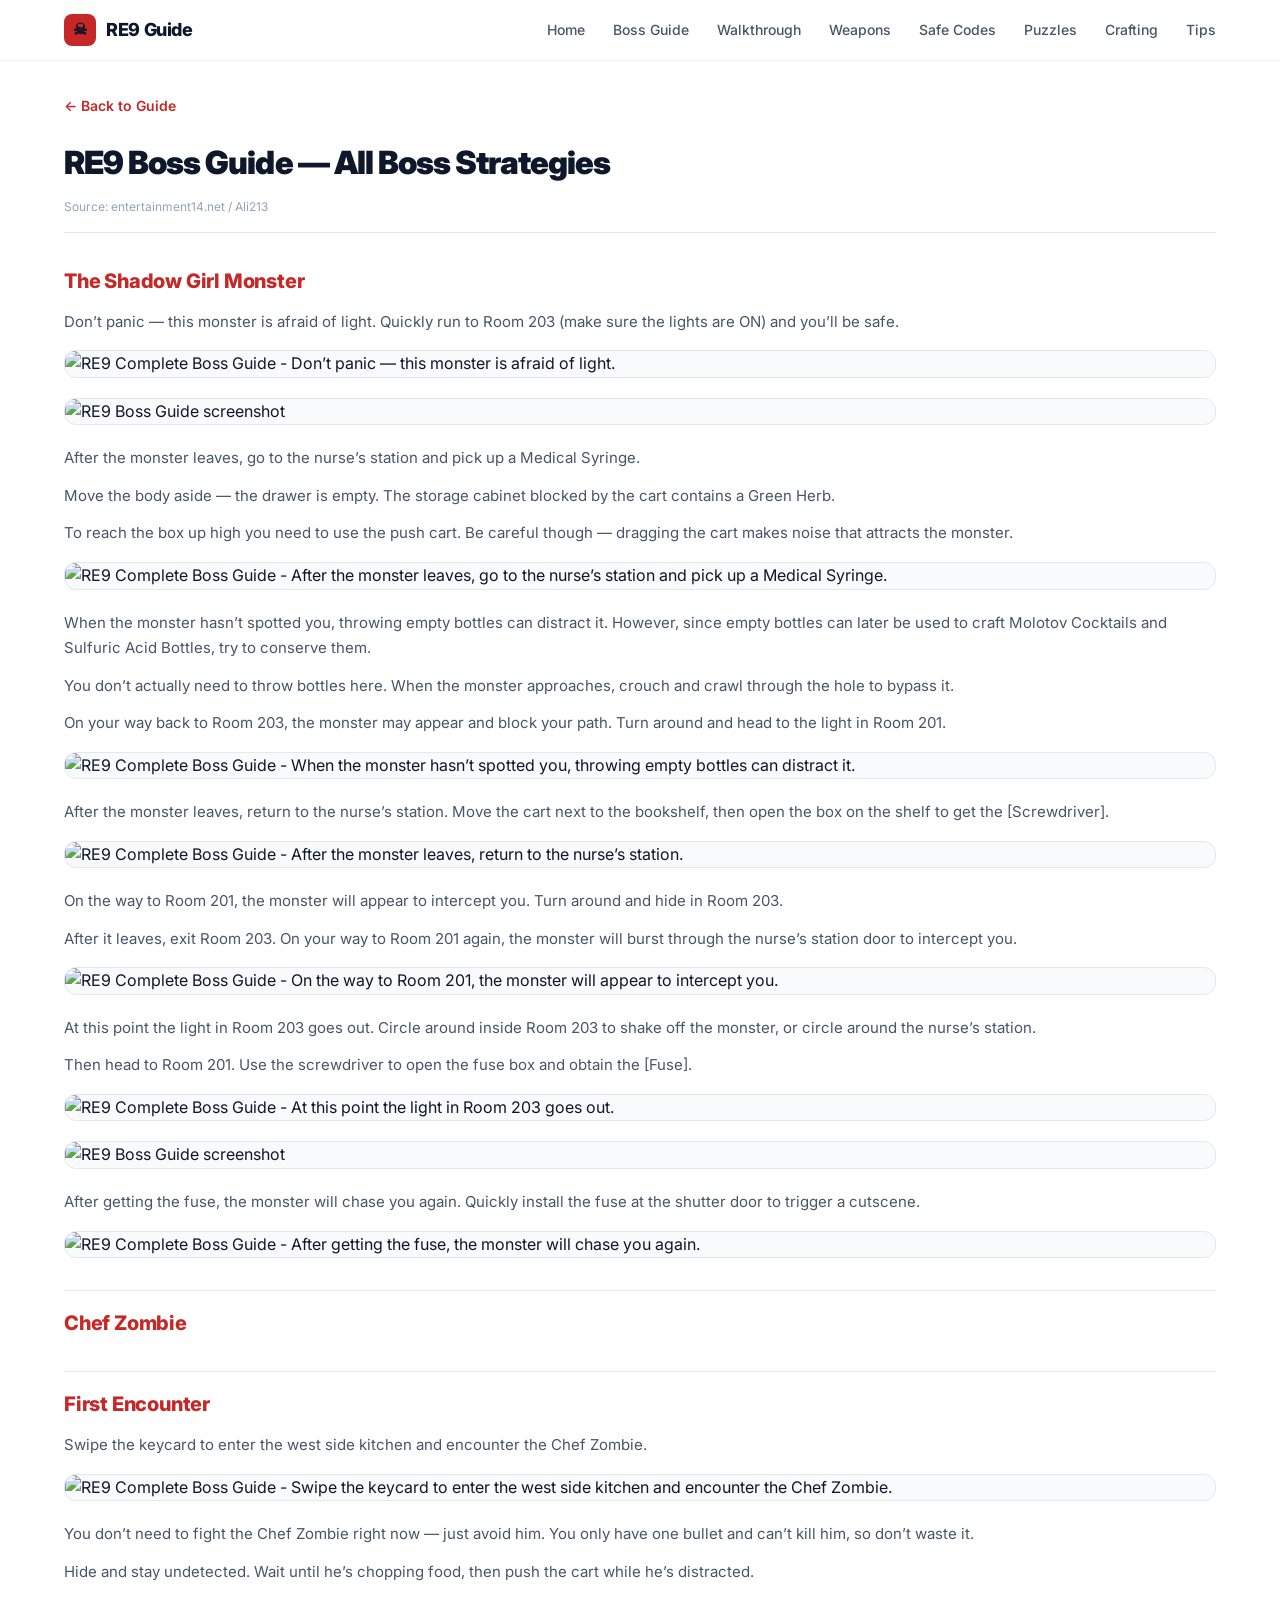
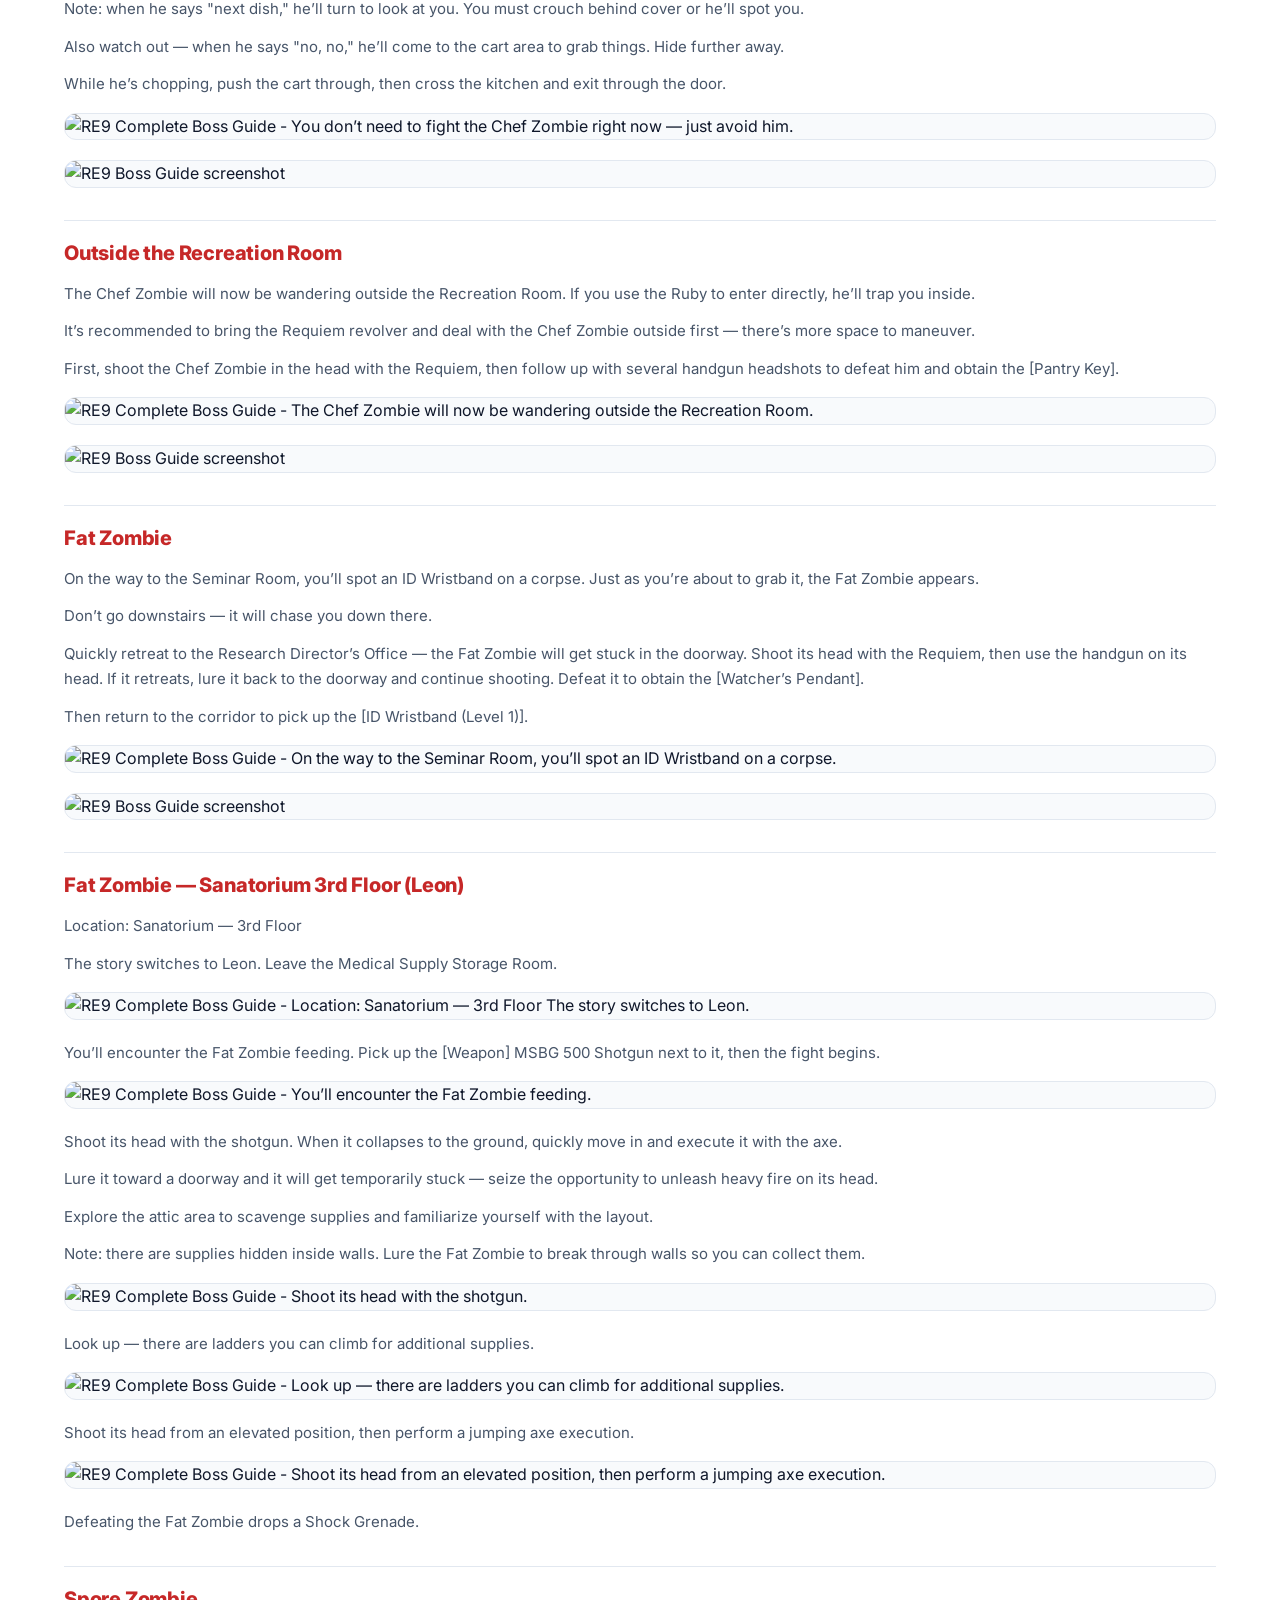
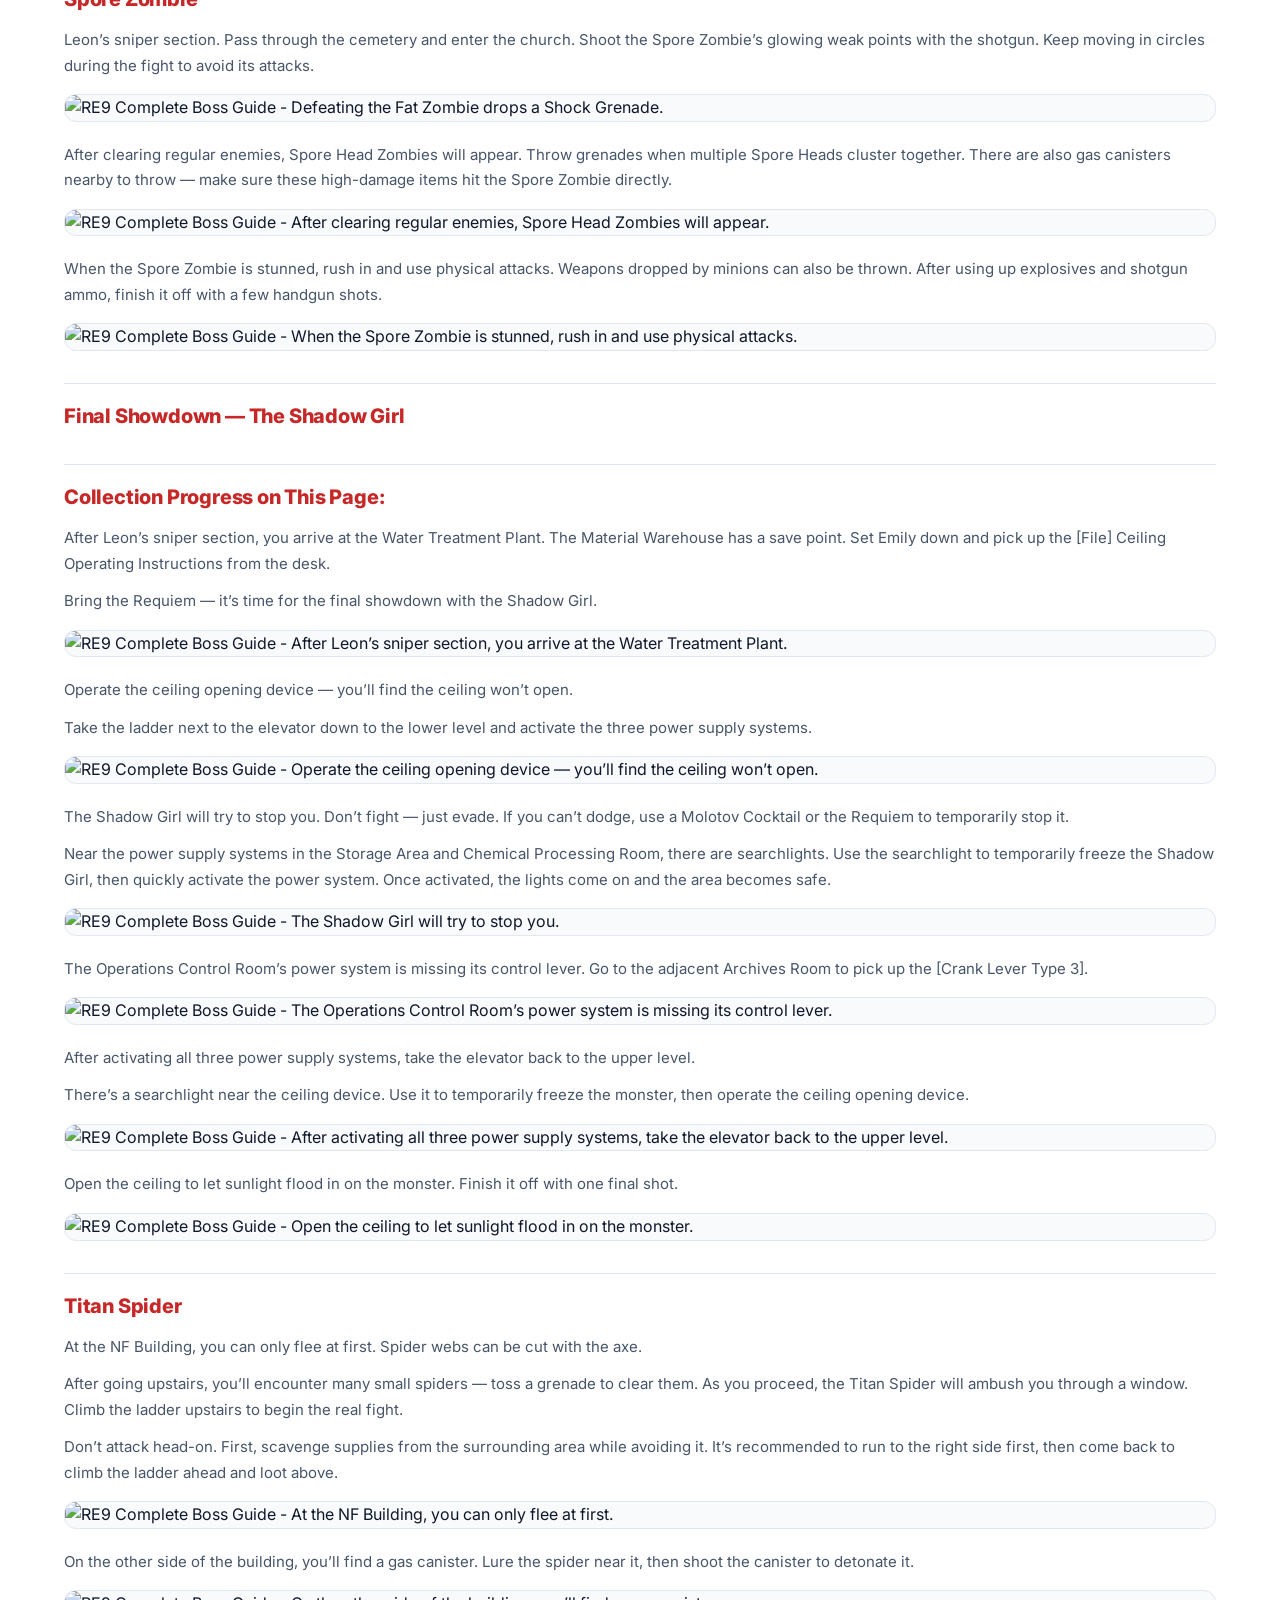
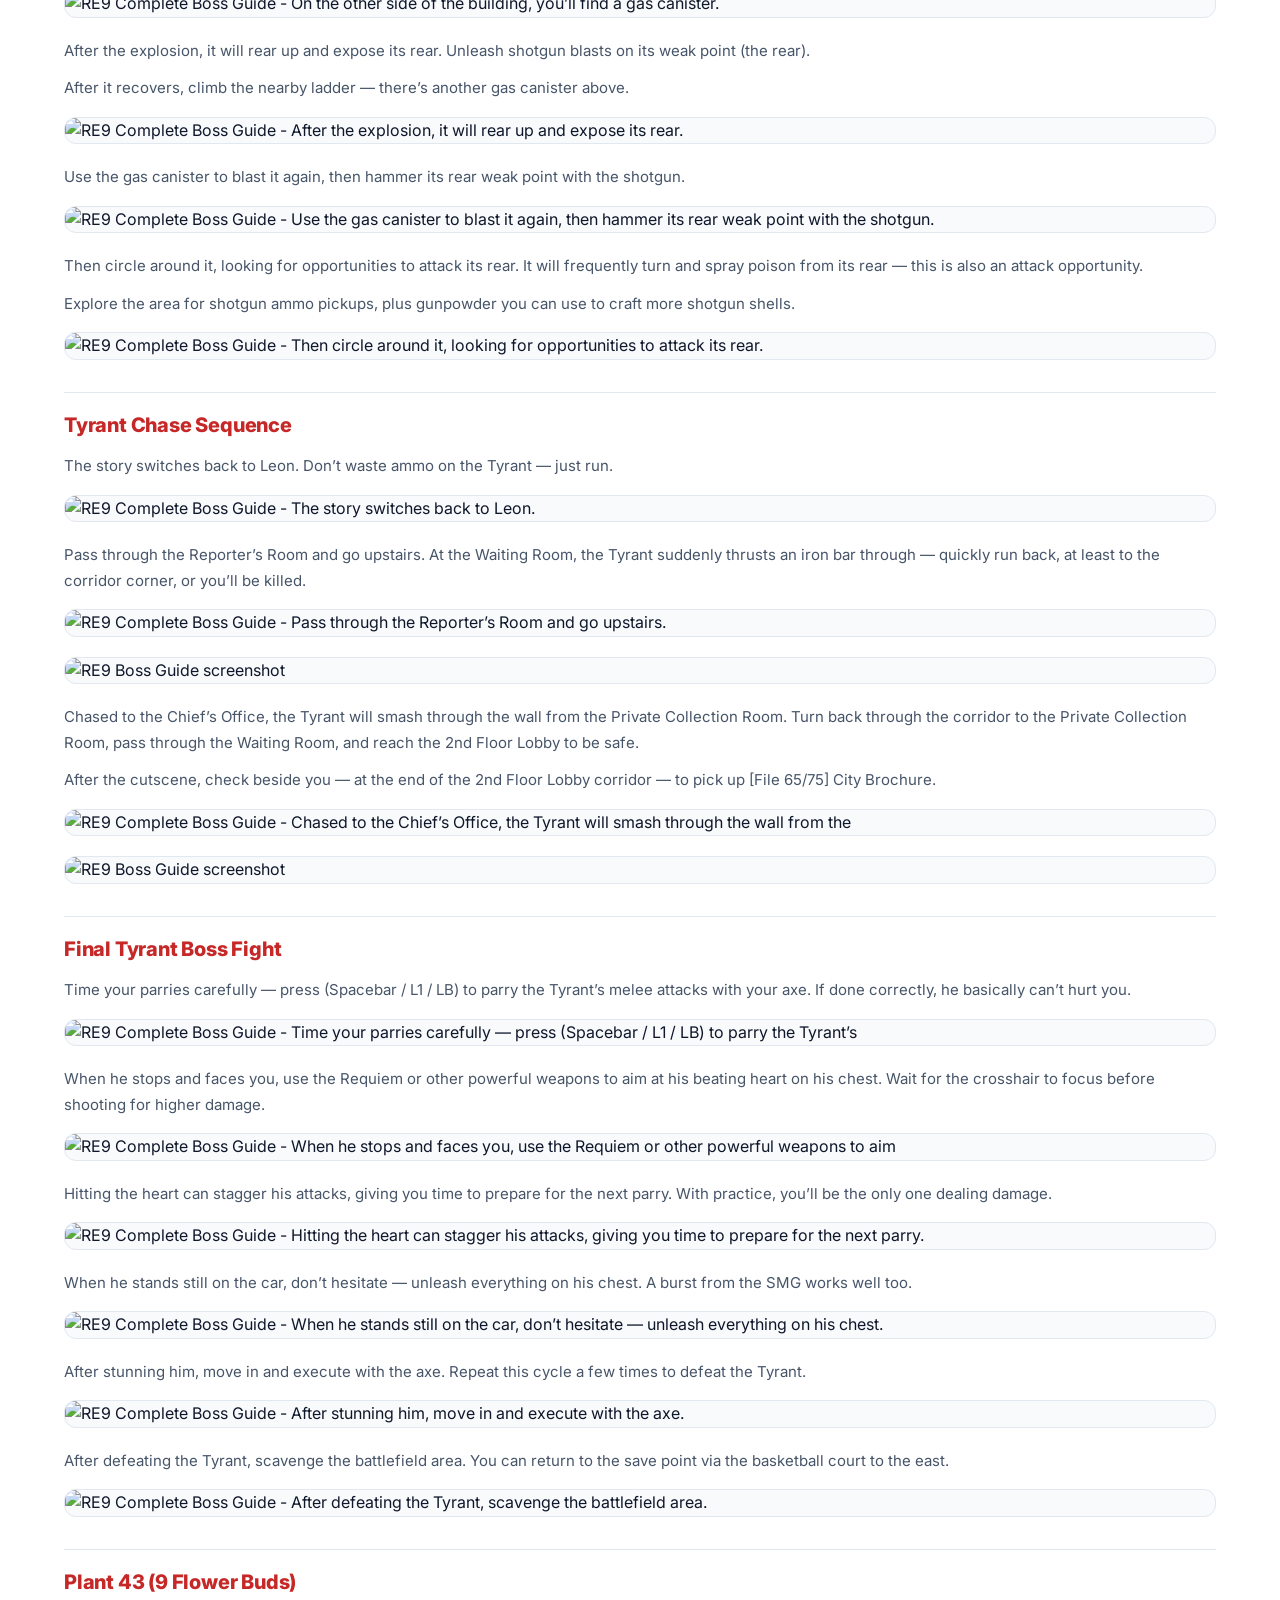
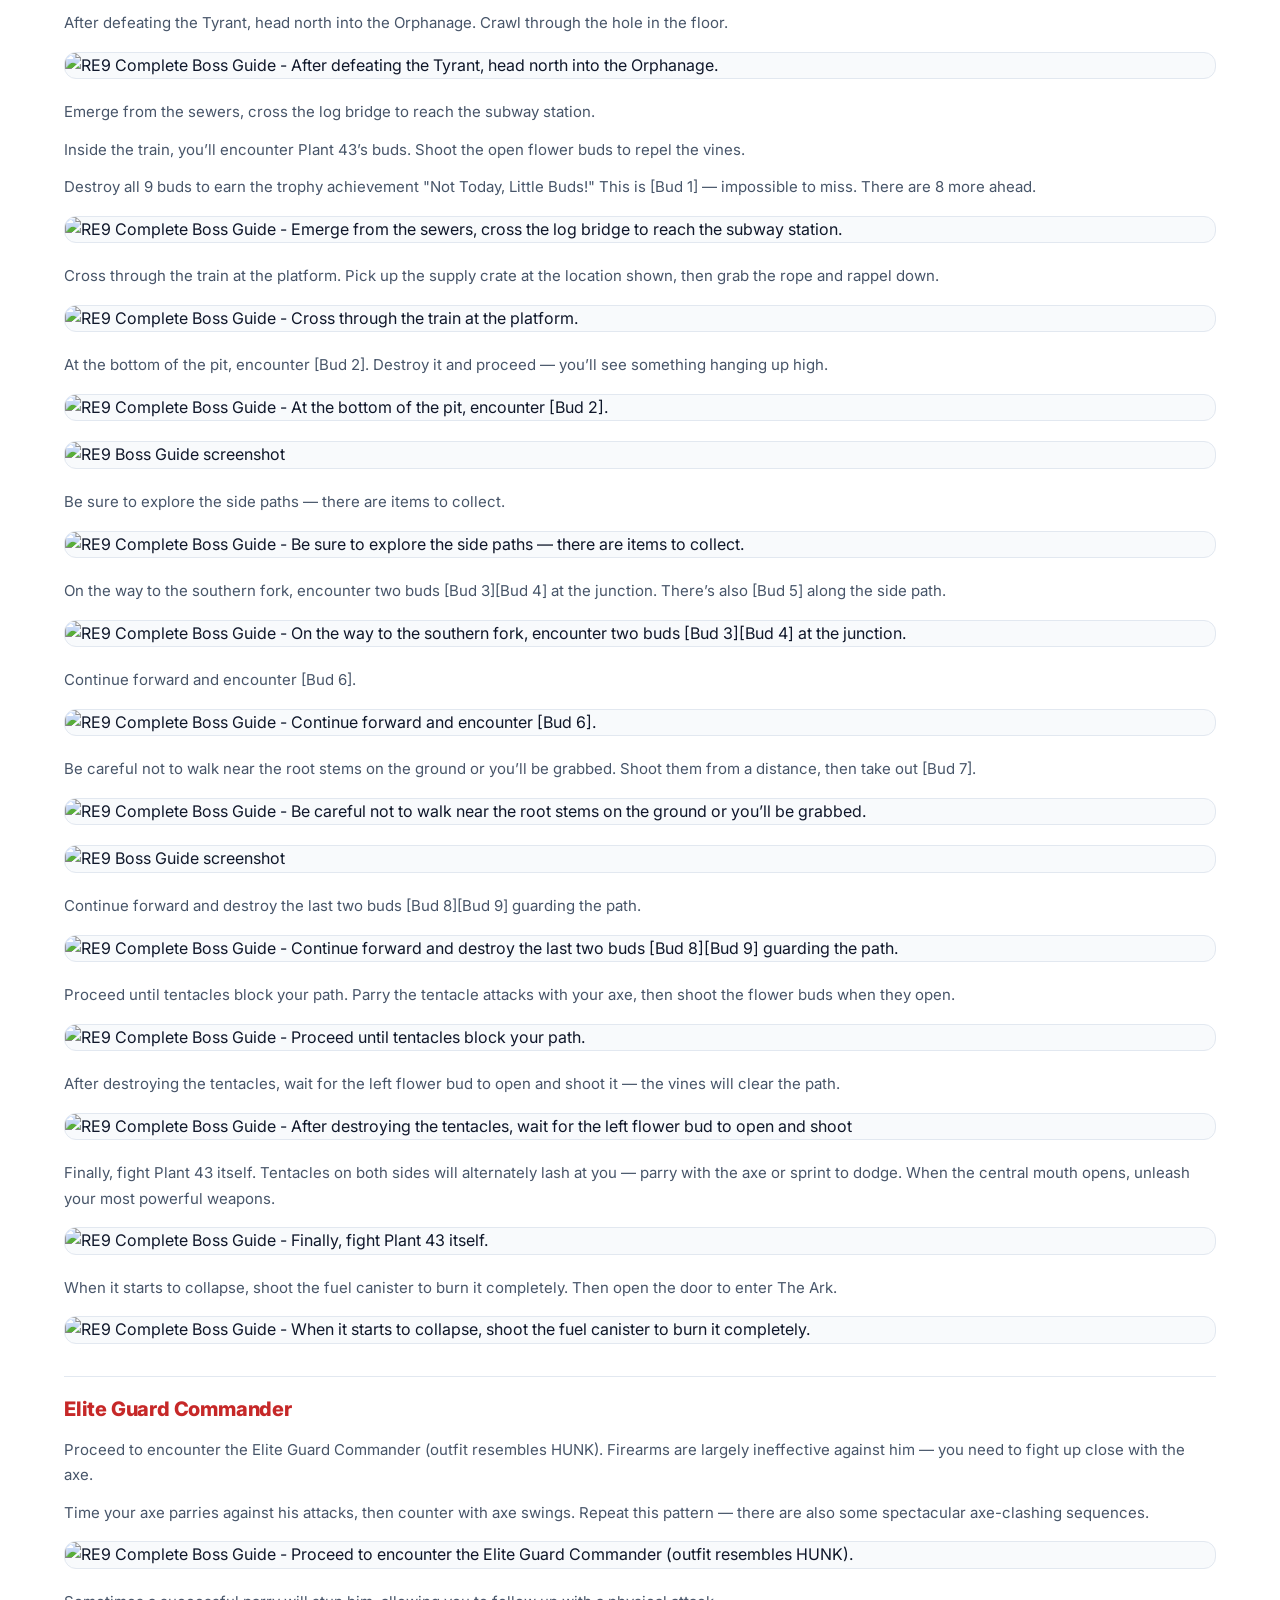
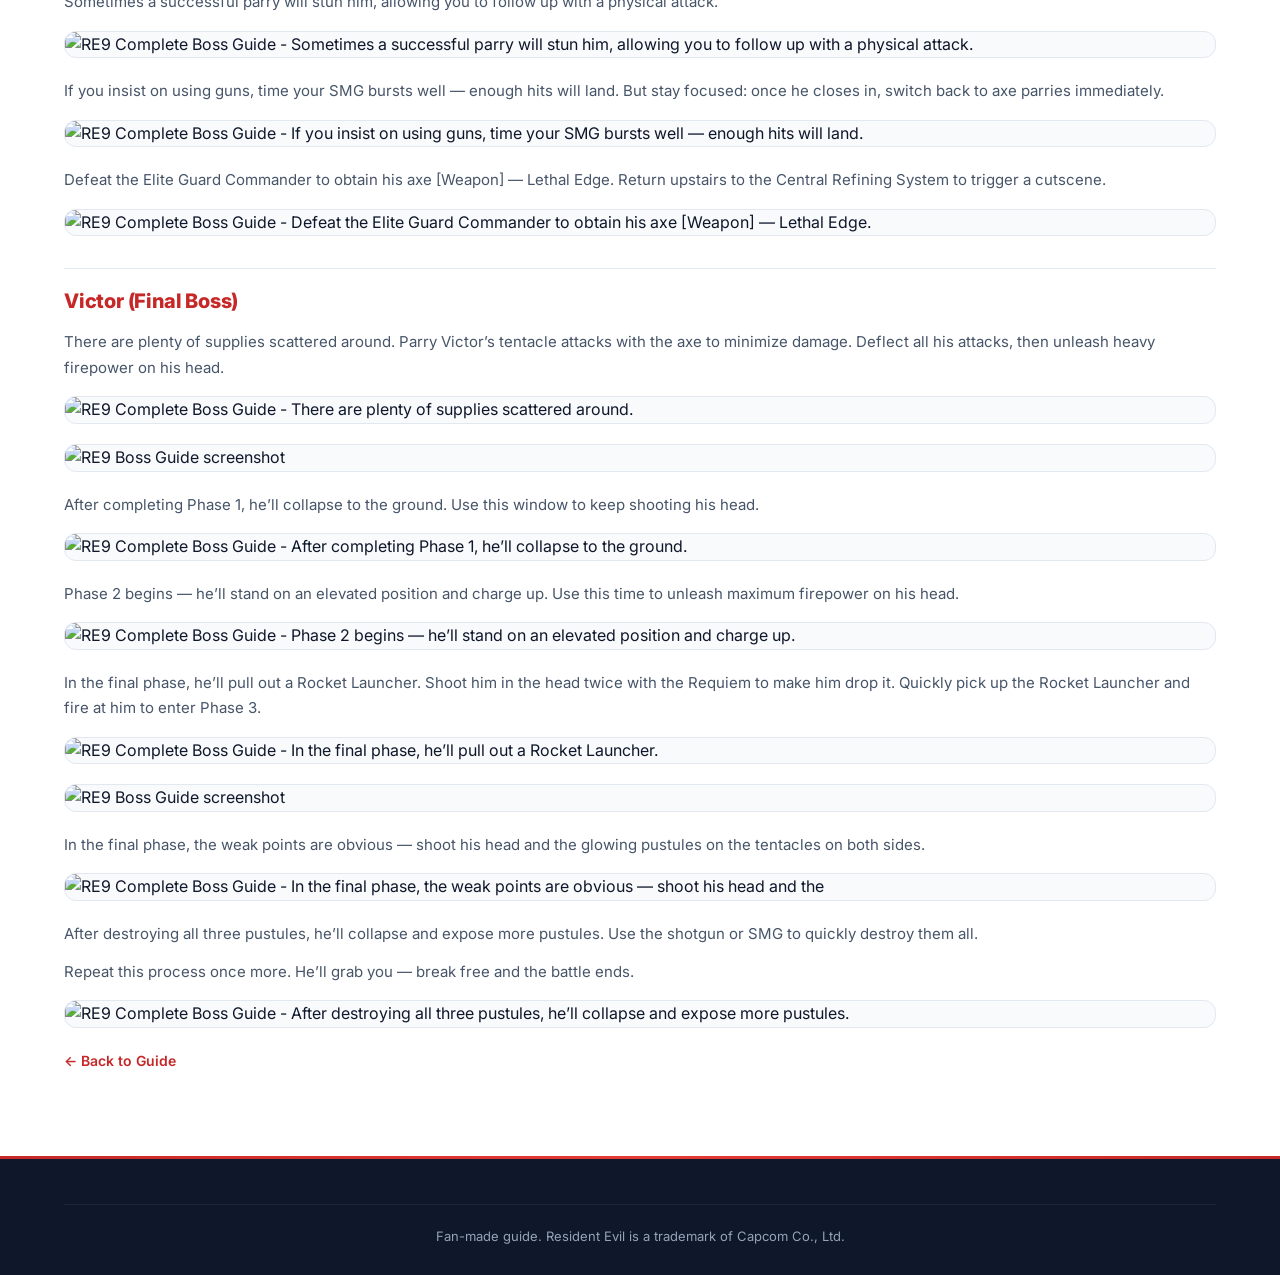
==== commit 4c793235: "Add SEO meta tags and descriptive image alt text to all pages - Added meta description, keywords, ca" ====
--- a/guides/boss-guide.html
+++ b/guides/boss-guide.html
@@ -4,6 +4,14 @@
     <meta charset="UTF-8">
     <meta name="viewport" content="width=device-width, initial-scale=1.0">
     <title>RE9 Boss Guide — All Boss Strategies — RE9 Requiem Guide</title>
+    <meta name="description" content="Complete Resident Evil 9 Requiem boss guide with strategies for every boss fight: Chef Zombie, Fat Zombie, Spore Zombie, Shadow Girl, Titan Spider, Tyrant, Plant 43, Elite Guard Commander, and Victor final boss.">
+    <meta name="keywords" content="RE9 boss guide, RE9 all bosses, RE9 Chef Zombie strategy, RE9 Tyrant fight, RE9 Victor final boss, RE9 Shadow Girl, RE9 Plant 43, RE9 boss strategies">
+    <link rel="canonical" href="https://pricej35.github.io/RE9/guides/boss-guide.html">
+    <meta property="og:title" content="RE9 Requiem — Complete Boss Guide">
+    <meta property="og:description" content="Complete Resident Evil 9 Requiem boss guide with strategies for every boss fight: Chef Zombie, Fat Zombie, Spore Zombie, Shadow Girl, Titan Spider, Tyrant, Plan">
+    <meta property="og:type" content="article">
+    <meta property="og:url" content="https://pricej35.github.io/RE9/guides/boss-guide.html">
+    <meta name="robots" content="index, follow">
     <link rel="stylesheet" href="../css/style.css">
     <link rel="stylesheet" href="../css/guide.css">
 </head>
@@ -35,8 +43,8 @@
             <div class="guide-content">
                 <h2>The Shadow Girl Monster</h2>
                 <p>Don’t panic — this monster is afraid of light. Quickly run to Room 203 (make sure the lights are ON) and you’ll be safe.</p>
-                <div class="guide-images">
-                    <img src="https://img1.entertainment14.net/images-webp/677/423/1772165677_12423.webp" loading="lazy" alt="RE9 Boss Guide screenshot">
+                    <div class="guide-images">
+                    <img src="https://img1.entertainment14.net/images-webp/677/423/1772165677_12423.webp" loading="lazy" alt="RE9 Complete Boss Guide - Don’t panic — this monster is afraid of light.">
                 </div>
                 <div class="guide-images">
                     <img src="https://img1.entertainment14.net/images-webp/677/424/1772165677_12424.webp" loading="lazy" alt="RE9 Boss Guide screenshot">
@@ -44,49 +52,49 @@
                 <p>After the monster leaves, go to the nurse’s station and pick up a Medical Syringe.</p>
                 <p>Move the body aside — the drawer is empty. The storage cabinet blocked by the cart contains a Green Herb.</p>
                 <p>To reach the box up high you need to use the push cart. Be careful though — dragging the cart makes noise that attracts the monster.</p>
-                <div class="guide-images">
-                    <img src="https://img1.entertainment14.net/images-webp/677/425/1772165677_12425.webp" loading="lazy" alt="RE9 Boss Guide screenshot">
+                    <div class="guide-images">
+                    <img src="https://img1.entertainment14.net/images-webp/677/425/1772165677_12425.webp" loading="lazy" alt="RE9 Complete Boss Guide - After the monster leaves, go to the nurse’s station and pick up a Medical Syringe.">
                 </div>
                 <p>When the monster hasn’t spotted you, throwing empty bottles can distract it. However, since empty bottles can later be used to craft Molotov Cocktails and Sulfuric Acid Bottles, try to conserve them.</p>
                 <p>You don’t actually need to throw bottles here. When the monster approaches, crouch and crawl through the hole to bypass it.</p>
                 <p>On your way back to Room 203, the monster may appear and block your path. Turn around and head to the light in Room 201.</p>
-                <div class="guide-images">
-                    <img src="https://img1.entertainment14.net/images-webp/677/426/1772165677_12426.webp" loading="lazy" alt="RE9 Boss Guide screenshot">
+                    <div class="guide-images">
+                    <img src="https://img1.entertainment14.net/images-webp/677/426/1772165677_12426.webp" loading="lazy" alt="RE9 Complete Boss Guide - When the monster hasn’t spotted you, throwing empty bottles can distract it.">
                 </div>
                 <p>After the monster leaves, return to the nurse’s station. Move the cart next to the bookshelf, then open the box on the shelf to get the [Screwdriver].</p>
-                <div class="guide-images">
-                    <img src="https://img1.entertainment14.net/images-webp/677/427/1772165677_12427.webp" loading="lazy" alt="RE9 Boss Guide screenshot">
+                    <div class="guide-images">
+                    <img src="https://img1.entertainment14.net/images-webp/677/427/1772165677_12427.webp" loading="lazy" alt="RE9 Complete Boss Guide - After the monster leaves, return to the nurse’s station.">
                 </div>
                 <p>On the way to Room 201, the monster will appear to intercept you. Turn around and hide in Room 203.</p>
                 <p>After it leaves, exit Room 203. On your way to Room 201 again, the monster will burst through the nurse’s station door to intercept you.</p>
-                <div class="guide-images">
-                    <img src="https://img1.entertainment14.net/images-webp/678/428/1772165678_12428.webp" loading="lazy" alt="RE9 Boss Guide screenshot">
+                    <div class="guide-images">
+                    <img src="https://img1.entertainment14.net/images-webp/678/428/1772165678_12428.webp" loading="lazy" alt="RE9 Complete Boss Guide - On the way to Room 201, the monster will appear to intercept you.">
                 </div>
                 <p>At this point the light in Room 203 goes out. Circle around inside Room 203 to shake off the monster, or circle around the nurse’s station.</p>
                 <p>Then head to Room 201. Use the screwdriver to open the fuse box and obtain the [Fuse].</p>
-                <div class="guide-images">
-                    <img src="https://img1.entertainment14.net/images-webp/678/429/1772165678_12429.webp" loading="lazy" alt="RE9 Boss Guide screenshot">
+                    <div class="guide-images">
+                    <img src="https://img1.entertainment14.net/images-webp/678/429/1772165678_12429.webp" loading="lazy" alt="RE9 Complete Boss Guide - At this point the light in Room 203 goes out.">
                 </div>
                 <div class="guide-images">
                     <img src="https://img1.entertainment14.net/images-webp/678/430/1772165678_12430.webp" loading="lazy" alt="RE9 Boss Guide screenshot">
                 </div>
                 <p>After getting the fuse, the monster will chase you again. Quickly install the fuse at the shutter door to trigger a cutscene.</p>
-                <div class="guide-images">
-                    <img src="https://img1.entertainment14.net/images-webp/677/431/1772165677_12431.webp" loading="lazy" alt="RE9 Boss Guide screenshot">
+                    <div class="guide-images">
+                    <img src="https://img1.entertainment14.net/images-webp/677/431/1772165677_12431.webp" loading="lazy" alt="RE9 Complete Boss Guide - After getting the fuse, the monster will chase you again.">
                 </div>
                 <h2>Chef Zombie</h2>
                 <h2>First Encounter</h2>
                 <p>Swipe the keycard to enter the west side kitchen and encounter the Chef Zombie.</p>
-                <div class="guide-images">
-                    <img src="https://img1.entertainment14.net/images-webp/677/432/1772165677_12432.webp" loading="lazy" alt="RE9 Boss Guide screenshot">
+                    <div class="guide-images">
+                    <img src="https://img1.entertainment14.net/images-webp/677/432/1772165677_12432.webp" loading="lazy" alt="RE9 Complete Boss Guide - Swipe the keycard to enter the west side kitchen and encounter the Chef Zombie.">
                 </div>
                 <p>You don’t need to fight the Chef Zombie right now — just avoid him. You only have one bullet and can’t kill him, so don’t waste it.</p>
                 <p>Hide and stay undetected. Wait until he’s chopping food, then push the cart while he’s distracted.</p>
                 <p>Note: when he says "next dish," he’ll turn to look at you. You must crouch behind cover or he’ll spot you.</p>
                 <p>Also watch out — when he says "no, no," he’ll come to the cart area to grab things. Hide further away.</p>
                 <p>While he’s chopping, push the cart through, then cross the kitchen and exit through the door.</p>
-                <div class="guide-images">
-                    <img src="https://img1.entertainment14.net/images-webp/678/433/1772165678_12433.webp" loading="lazy" alt="RE9 Boss Guide screenshot">
+                    <div class="guide-images">
+                    <img src="https://img1.entertainment14.net/images-webp/678/433/1772165678_12433.webp" loading="lazy" alt="RE9 Complete Boss Guide - You don’t need to fight the Chef Zombie right now — just avoid him.">
                 </div>
                 <div class="guide-images">
                     <img src="https://img1.entertainment14.net/images-webp/678/434/1772165678_12434.webp" loading="lazy" alt="RE9 Boss Guide screenshot">
@@ -95,8 +103,8 @@
                 <p>The Chef Zombie will now be wandering outside the Recreation Room. If you use the Ruby to enter directly, he’ll trap you inside.</p>
                 <p>It’s recommended to bring the Requiem revolver and deal with the Chef Zombie outside first — there’s more space to maneuver.</p>
                 <p>First, shoot the Chef Zombie in the head with the Requiem, then follow up with several handgun headshots to defeat him and obtain the [Pantry Key].</p>
-                <div class="guide-images">
-                    <img src="https://img1.entertainment14.net/images-webp/677/435/1772165677_12435.webp" loading="lazy" alt="RE9 Boss Guide screenshot">
+                    <div class="guide-images">
+                    <img src="https://img1.entertainment14.net/images-webp/677/435/1772165677_12435.webp" loading="lazy" alt="RE9 Complete Boss Guide - The Chef Zombie will now be wandering outside the Recreation Room.">
                 </div>
                 <div class="guide-images">
                     <img src="https://img1.entertainment14.net/images-webp/677/436/1772165677_12436.webp" loading="lazy" alt="RE9 Boss Guide screenshot">
@@ -106,8 +114,8 @@
                 <p>Don’t go downstairs — it will chase you down there.</p>
                 <p>Quickly retreat to the Research Director’s Office — the Fat Zombie will get stuck in the doorway. Shoot its head with the Requiem, then use the handgun on its head. If it retreats, lure it back to the doorway and continue shooting. Defeat it to obtain the [Watcher’s Pendant].</p>
                 <p>Then return to the corridor to pick up the [ID Wristband (Level 1)].</p>
-                <div class="guide-images">
-                    <img src="https://img1.entertainment14.net/images-webp/678/437/1772165678_12437.webp" loading="lazy" alt="RE9 Boss Guide screenshot">
+                    <div class="guide-images">
+                    <img src="https://img1.entertainment14.net/images-webp/678/437/1772165678_12437.webp" loading="lazy" alt="RE9 Complete Boss Guide - On the way to the Seminar Room, you’ll spot an ID Wristband on a corpse.">
                 </div>
                 <div class="guide-images">
                     <img src="https://img1.entertainment14.net/images-webp/678/438/1772165678_12438.webp" loading="lazy" alt="RE9 Boss Guide screenshot">
@@ -115,252 +123,253 @@
                 <h2>Fat Zombie — Sanatorium 3rd Floor (Leon)</h2>
                 <p>Location: Sanatorium — 3rd Floor</p>
                 <p>The story switches to Leon. Leave the Medical Supply Storage Room.</p>
-                <div class="guide-images">
-                    <img src="https://img1.entertainment14.net/images-webp/182/000/177227182_000_0.webp" loading="lazy" alt="RE9 Boss Guide screenshot">
+                    <div class="guide-images">
+                    <img src="https://img1.entertainment14.net/images-webp/182/000/177227182_000_0.webp" loading="lazy" alt="RE9 Complete Boss Guide - Location: Sanatorium — 3rd Floor
+                The story switches to Leon.">
                 </div>
                 <p>You’ll encounter the Fat Zombie feeding. Pick up the [Weapon] MSBG 500 Shotgun next to it, then the fight begins.</p>
-                <div class="guide-images">
-                    <img src="https://img1.entertainment14.net/images-webp/182/001/177227182_000_1.webp" loading="lazy" alt="RE9 Boss Guide screenshot">
+                    <div class="guide-images">
+                    <img src="https://img1.entertainment14.net/images-webp/182/001/177227182_000_1.webp" loading="lazy" alt="RE9 Complete Boss Guide - You’ll encounter the Fat Zombie feeding.">
                 </div>
                 <p>Shoot its head with the shotgun. When it collapses to the ground, quickly move in and execute it with the axe.</p>
                 <p>Lure it toward a doorway and it will get temporarily stuck — seize the opportunity to unleash heavy fire on its head.</p>
                 <p>Explore the attic area to scavenge supplies and familiarize yourself with the layout.</p>
                 <p>Note: there are supplies hidden inside walls. Lure the Fat Zombie to break through walls so you can collect them.</p>
-                <div class="guide-images">
-                    <img src="https://img1.entertainment14.net/images-webp/182/004/177227182_000_4.webp" loading="lazy" alt="RE9 Boss Guide screenshot">
+                    <div class="guide-images">
+                    <img src="https://img1.entertainment14.net/images-webp/182/004/177227182_000_4.webp" loading="lazy" alt="RE9 Complete Boss Guide - Shoot its head with the shotgun.">
                 </div>
                 <p>Look up — there are ladders you can climb for additional supplies.</p>
-                <div class="guide-images">
-                    <img src="https://img1.entertainment14.net/images-webp/182/005/177227182_000_5.webp" loading="lazy" alt="RE9 Boss Guide screenshot">
+                    <div class="guide-images">
+                    <img src="https://img1.entertainment14.net/images-webp/182/005/177227182_000_5.webp" loading="lazy" alt="RE9 Complete Boss Guide - Look up — there are ladders you can climb for additional supplies.">
                 </div>
                 <p>Shoot its head from an elevated position, then perform a jumping axe execution.</p>
-                <div class="guide-images">
-                    <img src="https://img1.entertainment14.net/images-webp/182/006/177227182_000_6.webp" loading="lazy" alt="RE9 Boss Guide screenshot">
+                    <div class="guide-images">
+                    <img src="https://img1.entertainment14.net/images-webp/182/006/177227182_000_6.webp" loading="lazy" alt="RE9 Complete Boss Guide - Shoot its head from an elevated position, then perform a jumping axe execution.">
                 </div>
                 <p>Defeating the Fat Zombie drops a Shock Grenade.</p>
                 <h2>Spore Zombie</h2>
                 <p>Leon’s sniper section. Pass through the cemetery and enter the church. Shoot the Spore Zombie’s glowing weak points with the shotgun. Keep moving in circles during the fight to avoid its attacks.</p>
-                <div class="guide-images">
-                    <img src="https://img1.entertainment14.net/images-webp/182/007/177227182_000_7.webp" loading="lazy" alt="RE9 Boss Guide screenshot">
+                    <div class="guide-images">
+                    <img src="https://img1.entertainment14.net/images-webp/182/007/177227182_000_7.webp" loading="lazy" alt="RE9 Complete Boss Guide - Defeating the Fat Zombie drops a Shock Grenade.">
                 </div>
                 <p>After clearing regular enemies, Spore Head Zombies will appear. Throw grenades when multiple Spore Heads cluster together. There are also gas canisters nearby to throw — make sure these high-damage items hit the Spore Zombie directly.</p>
-                <div class="guide-images">
-                    <img src="https://img1.entertainment14.net/images-webp/182/008/177227182_000_8.webp" loading="lazy" alt="RE9 Boss Guide screenshot">
+                    <div class="guide-images">
+                    <img src="https://img1.entertainment14.net/images-webp/182/008/177227182_000_8.webp" loading="lazy" alt="RE9 Complete Boss Guide - After clearing regular enemies, Spore Head Zombies will appear.">
                 </div>
                 <p>When the Spore Zombie is stunned, rush in and use physical attacks. Weapons dropped by minions can also be thrown. After using up explosives and shotgun ammo, finish it off with a few handgun shots.</p>
-                <div class="guide-images">
-                    <img src="https://img1.entertainment14.net/images-webp/182/009/177227182_000_9.webp" loading="lazy" alt="RE9 Boss Guide screenshot">
+                    <div class="guide-images">
+                    <img src="https://img1.entertainment14.net/images-webp/182/009/177227182_000_9.webp" loading="lazy" alt="RE9 Complete Boss Guide - When the Spore Zombie is stunned, rush in and use physical attacks.">
                 </div>
                 <h2>Final Showdown — The Shadow Girl</h2>
                 <h2>Collection Progress on This Page:</h2>
                 <p>After Leon’s sniper section, you arrive at the Water Treatment Plant. The Material Warehouse has a save point. Set Emily down and pick up the [File] Ceiling Operating Instructions from the desk.</p>
                 <p>Bring the Requiem — it’s time for the final showdown with the Shadow Girl.</p>
-                <div class="guide-images">
-                    <img src="https://img1.entertainment14.net/images-webp/182/010/177227182_000_10.webp" loading="lazy" alt="RE9 Boss Guide screenshot">
+                    <div class="guide-images">
+                    <img src="https://img1.entertainment14.net/images-webp/182/010/177227182_000_10.webp" loading="lazy" alt="RE9 Complete Boss Guide - After Leon’s sniper section, you arrive at the Water Treatment Plant.">
                 </div>
                 <p>Operate the ceiling opening device — you’ll find the ceiling won’t open.</p>
                 <p>Take the ladder next to the elevator down to the lower level and activate the three power supply systems.</p>
-                <div class="guide-images">
-                    <img src="https://img1.entertainment14.net/images-webp/182/011/177227182_000_11.webp" loading="lazy" alt="RE9 Boss Guide screenshot">
+                    <div class="guide-images">
+                    <img src="https://img1.entertainment14.net/images-webp/182/011/177227182_000_11.webp" loading="lazy" alt="RE9 Complete Boss Guide - Operate the ceiling opening device — you’ll find the ceiling won’t open.">
                 </div>
                 <p>The Shadow Girl will try to stop you. Don’t fight — just evade. If you can’t dodge, use a Molotov Cocktail or the Requiem to temporarily stop it.</p>
                 <p>Near the power supply systems in the Storage Area and Chemical Processing Room, there are searchlights. Use the searchlight to temporarily freeze the Shadow Girl, then quickly activate the power system. Once activated, the lights come on and the area becomes safe.</p>
-                <div class="guide-images">
-                    <img src="https://img1.entertainment14.net/images-webp/182/012/177227182_000_12.webp" loading="lazy" alt="RE9 Boss Guide screenshot">
+                    <div class="guide-images">
+                    <img src="https://img1.entertainment14.net/images-webp/182/012/177227182_000_12.webp" loading="lazy" alt="RE9 Complete Boss Guide - The Shadow Girl will try to stop you.">
                 </div>
                 <p>The Operations Control Room’s power system is missing its control lever. Go to the adjacent Archives Room to pick up the [Crank Lever Type 3].</p>
-                <div class="guide-images">
-                    <img src="https://img1.entertainment14.net/images-webp/182/013/177227182_000_13.webp" loading="lazy" alt="RE9 Boss Guide screenshot">
+                    <div class="guide-images">
+                    <img src="https://img1.entertainment14.net/images-webp/182/013/177227182_000_13.webp" loading="lazy" alt="RE9 Complete Boss Guide - The Operations Control Room’s power system is missing its control lever.">
                 </div>
                 <p>After activating all three power supply systems, take the elevator back to the upper level.</p>
                 <p>There’s a searchlight near the ceiling device. Use it to temporarily freeze the monster, then operate the ceiling opening device.</p>
-                <div class="guide-images">
-                    <img src="https://img1.entertainment14.net/images-webp/182/014/177227182_000_14.webp" loading="lazy" alt="RE9 Boss Guide screenshot">
+                    <div class="guide-images">
+                    <img src="https://img1.entertainment14.net/images-webp/182/014/177227182_000_14.webp" loading="lazy" alt="RE9 Complete Boss Guide - After activating all three power supply systems, take the elevator back to the upper level.">
                 </div>
                 <p>Open the ceiling to let sunlight flood in on the monster. Finish it off with one final shot.</p>
-                <div class="guide-images">
-                    <img src="https://img1.entertainment14.net/images-webp/182/015/177227182_000_15.webp" loading="lazy" alt="RE9 Boss Guide screenshot">
+                    <div class="guide-images">
+                    <img src="https://img1.entertainment14.net/images-webp/182/015/177227182_000_15.webp" loading="lazy" alt="RE9 Complete Boss Guide - Open the ceiling to let sunlight flood in on the monster.">
                 </div>
                 <h2>Titan Spider</h2>
                 <p>At the NF Building, you can only flee at first. Spider webs can be cut with the axe.</p>
                 <p>After going upstairs, you’ll encounter many small spiders — toss a grenade to clear them. As you proceed, the Titan Spider will ambush you through a window. Climb the ladder upstairs to begin the real fight.</p>
                 <p>Don’t attack head-on. First, scavenge supplies from the surrounding area while avoiding it. It’s recommended to run to the right side first, then come back to climb the ladder ahead and loot above.</p>
-                <div class="guide-images">
-                    <img src="https://img1.entertainment14.net/images-webp/831/000/177245831_000_0.webp" loading="lazy" alt="RE9 Boss Guide screenshot">
+                    <div class="guide-images">
+                    <img src="https://img1.entertainment14.net/images-webp/831/000/177245831_000_0.webp" loading="lazy" alt="RE9 Complete Boss Guide - At the NF Building, you can only flee at first.">
                 </div>
                 <p>On the other side of the building, you’ll find a gas canister. Lure the spider near it, then shoot the canister to detonate it.</p>
-                <div class="guide-images">
-                    <img src="https://img1.entertainment14.net/images-webp/831/001/177245831_000_1.webp" loading="lazy" alt="RE9 Boss Guide screenshot">
+                    <div class="guide-images">
+                    <img src="https://img1.entertainment14.net/images-webp/831/001/177245831_000_1.webp" loading="lazy" alt="RE9 Complete Boss Guide - On the other side of the building, you’ll find a gas canister.">
                 </div>
                 <p>After the explosion, it will rear up and expose its rear. Unleash shotgun blasts on its weak point (the rear).</p>
                 <p>After it recovers, climb the nearby ladder — there’s another gas canister above.</p>
-                <div class="guide-images">
-                    <img src="https://img1.entertainment14.net/images-webp/831/002/177245831_000_2.webp" loading="lazy" alt="RE9 Boss Guide screenshot">
+                    <div class="guide-images">
+                    <img src="https://img1.entertainment14.net/images-webp/831/002/177245831_000_2.webp" loading="lazy" alt="RE9 Complete Boss Guide - After the explosion, it will rear up and expose its rear.">
                 </div>
                 <p>Use the gas canister to blast it again, then hammer its rear weak point with the shotgun.</p>
-                <div class="guide-images">
-                    <img src="https://img1.entertainment14.net/images-webp/831/003/177245831_000_3.webp" loading="lazy" alt="RE9 Boss Guide screenshot">
+                    <div class="guide-images">
+                    <img src="https://img1.entertainment14.net/images-webp/831/003/177245831_000_3.webp" loading="lazy" alt="RE9 Complete Boss Guide - Use the gas canister to blast it again, then hammer its rear weak point with the shotgun.">
                 </div>
                 <p>Then circle around it, looking for opportunities to attack its rear. It will frequently turn and spray poison from its rear — this is also an attack opportunity.</p>
                 <p>Explore the area for shotgun ammo pickups, plus gunpowder you can use to craft more shotgun shells.</p>
-                <div class="guide-images">
-                    <img src="https://img1.entertainment14.net/images-webp/831/004/177245831_000_4.webp" loading="lazy" alt="RE9 Boss Guide screenshot">
+                    <div class="guide-images">
+                    <img src="https://img1.entertainment14.net/images-webp/831/004/177245831_000_4.webp" loading="lazy" alt="RE9 Complete Boss Guide - Then circle around it, looking for opportunities to attack its rear.">
                 </div>
                 <h2>Tyrant Chase Sequence</h2>
                 <p>The story switches back to Leon. Don’t waste ammo on the Tyrant — just run.</p>
-                <div class="guide-images">
-                    <img src="https://img1.entertainment14.net/images-webp/831/005/177245831_000_5.webp" loading="lazy" alt="RE9 Boss Guide screenshot">
+                    <div class="guide-images">
+                    <img src="https://img1.entertainment14.net/images-webp/831/005/177245831_000_5.webp" loading="lazy" alt="RE9 Complete Boss Guide - The story switches back to Leon.">
                 </div>
                 <p>Pass through the Reporter’s Room and go upstairs. At the Waiting Room, the Tyrant suddenly thrusts an iron bar through — quickly run back, at least to the corridor corner, or you’ll be killed.</p>
-                <div class="guide-images">
-                    <img src="https://img1.entertainment14.net/images-webp/831/006/177245831_000_6.webp" loading="lazy" alt="RE9 Boss Guide screenshot">
+                    <div class="guide-images">
+                    <img src="https://img1.entertainment14.net/images-webp/831/006/177245831_000_6.webp" loading="lazy" alt="RE9 Complete Boss Guide - Pass through the Reporter’s Room and go upstairs.">
                 </div>
                 <div class="guide-images">
                     <img src="https://img1.entertainment14.net/images-webp/831/007/177245831_000_7.webp" loading="lazy" alt="RE9 Boss Guide screenshot">
                 </div>
                 <p>Chased to the Chief’s Office, the Tyrant will smash through the wall from the Private Collection Room. Turn back through the corridor to the Private Collection Room, pass through the Waiting Room, and reach the 2nd Floor Lobby to be safe.</p>
                 <p>After the cutscene, check beside you — at the end of the 2nd Floor Lobby corridor — to pick up [File 65/75] City Brochure.</p>
-                <div class="guide-images">
-                    <img src="https://img1.entertainment14.net/images-webp/831/008/177245831_000_8.webp" loading="lazy" alt="RE9 Boss Guide screenshot">
+                    <div class="guide-images">
+                    <img src="https://img1.entertainment14.net/images-webp/831/008/177245831_000_8.webp" loading="lazy" alt="RE9 Complete Boss Guide - Chased to the Chief’s Office, the Tyrant will smash through the wall from the">
                 </div>
                 <div class="guide-images">
                     <img src="https://img1.entertainment14.net/images-webp/831/009/177245831_000_9.webp" loading="lazy" alt="RE9 Boss Guide screenshot">
                 </div>
                 <h2>Final Tyrant Boss Fight</h2>
                 <p>Time your parries carefully — press (Spacebar / L1 / LB) to parry the Tyrant’s melee attacks with your axe. If done correctly, he basically can’t hurt you.</p>
-                <div class="guide-images">
-                    <img src="https://img1.entertainment14.net/images-webp/831/010/177245831_000_10.webp" loading="lazy" alt="RE9 Boss Guide screenshot">
+                    <div class="guide-images">
+                    <img src="https://img1.entertainment14.net/images-webp/831/010/177245831_000_10.webp" loading="lazy" alt="RE9 Complete Boss Guide - Time your parries carefully — press (Spacebar / L1 / LB) to parry the Tyrant’s">
                 </div>
                 <p>When he stops and faces you, use the Requiem or other powerful weapons to aim at his beating heart on his chest. Wait for the crosshair to focus before shooting for higher damage.</p>
-                <div class="guide-images">
-                    <img src="https://img1.entertainment14.net/images-webp/831/011/177245831_000_11.webp" loading="lazy" alt="RE9 Boss Guide screenshot">
+                    <div class="guide-images">
+                    <img src="https://img1.entertainment14.net/images-webp/831/011/177245831_000_11.webp" loading="lazy" alt="RE9 Complete Boss Guide - When he stops and faces you, use the Requiem or other powerful weapons to aim">
                 </div>
                 <p>Hitting the heart can stagger his attacks, giving you time to prepare for the next parry. With practice, you’ll be the only one dealing damage.</p>
-                <div class="guide-images">
-                    <img src="https://img1.entertainment14.net/images-webp/831/012/177245831_000_12.webp" loading="lazy" alt="RE9 Boss Guide screenshot">
+                    <div class="guide-images">
+                    <img src="https://img1.entertainment14.net/images-webp/831/012/177245831_000_12.webp" loading="lazy" alt="RE9 Complete Boss Guide - Hitting the heart can stagger his attacks, giving you time to prepare for the next parry.">
                 </div>
                 <p>When he stands still on the car, don’t hesitate — unleash everything on his chest. A burst from the SMG works well too.</p>
-                <div class="guide-images">
-                    <img src="https://img1.entertainment14.net/images-webp/831/013/177245831_000_13.webp" loading="lazy" alt="RE9 Boss Guide screenshot">
+                    <div class="guide-images">
+                    <img src="https://img1.entertainment14.net/images-webp/831/013/177245831_000_13.webp" loading="lazy" alt="RE9 Complete Boss Guide - When he stands still on the car, don’t hesitate — unleash everything on his chest.">
                 </div>
                 <p>After stunning him, move in and execute with the axe. Repeat this cycle a few times to defeat the Tyrant.</p>
-                <div class="guide-images">
-                    <img src="https://img1.entertainment14.net/images-webp/831/014/177245831_000_14.webp" loading="lazy" alt="RE9 Boss Guide screenshot">
+                    <div class="guide-images">
+                    <img src="https://img1.entertainment14.net/images-webp/831/014/177245831_000_14.webp" loading="lazy" alt="RE9 Complete Boss Guide - After stunning him, move in and execute with the axe.">
                 </div>
                 <p>After defeating the Tyrant, scavenge the battlefield area. You can return to the save point via the basketball court to the east.</p>
-                <div class="guide-images">
-                    <img src="https://img1.entertainment14.net/images-webp/831/015/177245831_000_15.webp" loading="lazy" alt="RE9 Boss Guide screenshot">
+                    <div class="guide-images">
+                    <img src="https://img1.entertainment14.net/images-webp/831/015/177245831_000_15.webp" loading="lazy" alt="RE9 Complete Boss Guide - After defeating the Tyrant, scavenge the battlefield area.">
                 </div>
                 <h2>Plant 43 (9 Flower Buds)</h2>
                 <p>After defeating the Tyrant, head north into the Orphanage. Crawl through the hole in the floor.</p>
-                <div class="guide-images">
-                    <img src="https://img1.entertainment14.net/images-webp/831/016/177245831_000_16.webp" loading="lazy" alt="RE9 Boss Guide screenshot">
+                    <div class="guide-images">
+                    <img src="https://img1.entertainment14.net/images-webp/831/016/177245831_000_16.webp" loading="lazy" alt="RE9 Complete Boss Guide - After defeating the Tyrant, head north into the Orphanage.">
                 </div>
                 <p>Emerge from the sewers, cross the log bridge to reach the subway station.</p>
                 <p>Inside the train, you’ll encounter Plant 43’s buds. Shoot the open flower buds to repel the vines.</p>
                 <p>Destroy all 9 buds to earn the trophy achievement "Not Today, Little Buds!" This is [Bud 1] — impossible to miss. There are 8 more ahead.</p>
-                <div class="guide-images">
-                    <img src="https://img1.entertainment14.net/images-webp/831/017/177245831_000_17.webp" loading="lazy" alt="RE9 Boss Guide screenshot">
+                    <div class="guide-images">
+                    <img src="https://img1.entertainment14.net/images-webp/831/017/177245831_000_17.webp" loading="lazy" alt="RE9 Complete Boss Guide - Emerge from the sewers, cross the log bridge to reach the subway station.">
                 </div>
                 <p>Cross through the train at the platform. Pick up the supply crate at the location shown, then grab the rope and rappel down.</p>
-                <div class="guide-images">
-                    <img src="https://img1.entertainment14.net/images-webp/831/018/177245831_000_18.webp" loading="lazy" alt="RE9 Boss Guide screenshot">
+                    <div class="guide-images">
+                    <img src="https://img1.entertainment14.net/images-webp/831/018/177245831_000_18.webp" loading="lazy" alt="RE9 Complete Boss Guide - Cross through the train at the platform.">
                 </div>
                 <p>At the bottom of the pit, encounter [Bud 2]. Destroy it and proceed — you’ll see something hanging up high.</p>
-                <div class="guide-images">
-                    <img src="https://img1.entertainment14.net/images-webp/831/019/177245831_000_19.webp" loading="lazy" alt="RE9 Boss Guide screenshot">
+                    <div class="guide-images">
+                    <img src="https://img1.entertainment14.net/images-webp/831/019/177245831_000_19.webp" loading="lazy" alt="RE9 Complete Boss Guide - At the bottom of the pit, encounter [Bud 2].">
                 </div>
                 <div class="guide-images">
                     <img src="https://img1.entertainment14.net/images-webp/831/020/177245831_000_20.webp" loading="lazy" alt="RE9 Boss Guide screenshot">
                 </div>
                 <p>Be sure to explore the side paths — there are items to collect.</p>
-                <div class="guide-images">
-                    <img src="https://img1.entertainment14.net/images-webp/831/021/177245831_000_21.webp" loading="lazy" alt="RE9 Boss Guide screenshot">
+                    <div class="guide-images">
+                    <img src="https://img1.entertainment14.net/images-webp/831/021/177245831_000_21.webp" loading="lazy" alt="RE9 Complete Boss Guide - Be sure to explore the side paths — there are items to collect.">
                 </div>
                 <p>On the way to the southern fork, encounter two buds [Bud 3][Bud 4] at the junction. There’s also [Bud 5] along the side path.</p>
-                <div class="guide-images">
-                    <img src="https://img1.entertainment14.net/images-webp/831/022/177245831_000_22.webp" loading="lazy" alt="RE9 Boss Guide screenshot">
+                    <div class="guide-images">
+                    <img src="https://img1.entertainment14.net/images-webp/831/022/177245831_000_22.webp" loading="lazy" alt="RE9 Complete Boss Guide - On the way to the southern fork, encounter two buds [Bud 3][Bud 4] at the junction.">
                 </div>
                 <p>Continue forward and encounter [Bud 6].</p>
-                <div class="guide-images">
-                    <img src="https://img1.entertainment14.net/images-webp/831/023/177245831_000_23.webp" loading="lazy" alt="RE9 Boss Guide screenshot">
+                    <div class="guide-images">
+                    <img src="https://img1.entertainment14.net/images-webp/831/023/177245831_000_23.webp" loading="lazy" alt="RE9 Complete Boss Guide - Continue forward and encounter [Bud 6].">
                 </div>
                 <p>Be careful not to walk near the root stems on the ground or you’ll be grabbed. Shoot them from a distance, then take out [Bud 7].</p>
-                <div class="guide-images">
-                    <img src="https://img1.entertainment14.net/images-webp/831/024/177245831_000_24.webp" loading="lazy" alt="RE9 Boss Guide screenshot">
+                    <div class="guide-images">
+                    <img src="https://img1.entertainment14.net/images-webp/831/024/177245831_000_24.webp" loading="lazy" alt="RE9 Complete Boss Guide - Be careful not to walk near the root stems on the ground or you’ll be grabbed.">
                 </div>
                 <div class="guide-images">
                     <img src="https://img1.entertainment14.net/images-webp/831/025/177245831_000_25.webp" loading="lazy" alt="RE9 Boss Guide screenshot">
                 </div>
                 <p>Continue forward and destroy the last two buds [Bud 8][Bud 9] guarding the path.</p>
-                <div class="guide-images">
-                    <img src="https://img1.entertainment14.net/images-webp/831/026/177245831_000_26.webp" loading="lazy" alt="RE9 Boss Guide screenshot">
+                    <div class="guide-images">
+                    <img src="https://img1.entertainment14.net/images-webp/831/026/177245831_000_26.webp" loading="lazy" alt="RE9 Complete Boss Guide - Continue forward and destroy the last two buds [Bud 8][Bud 9] guarding the path.">
                 </div>
                 <p>Proceed until tentacles block your path. Parry the tentacle attacks with your axe, then shoot the flower buds when they open.</p>
-                <div class="guide-images">
-                    <img src="https://img1.entertainment14.net/images-webp/831/027/177245831_000_27.webp" loading="lazy" alt="RE9 Boss Guide screenshot">
+                    <div class="guide-images">
+                    <img src="https://img1.entertainment14.net/images-webp/831/027/177245831_000_27.webp" loading="lazy" alt="RE9 Complete Boss Guide - Proceed until tentacles block your path.">
                 </div>
                 <p>After destroying the tentacles, wait for the left flower bud to open and shoot it — the vines will clear the path.</p>
-                <div class="guide-images">
-                    <img src="https://img1.entertainment14.net/images-webp/831/028/177245831_000_28.webp" loading="lazy" alt="RE9 Boss Guide screenshot">
+                    <div class="guide-images">
+                    <img src="https://img1.entertainment14.net/images-webp/831/028/177245831_000_28.webp" loading="lazy" alt="RE9 Complete Boss Guide - After destroying the tentacles, wait for the left flower bud to open and shoot">
                 </div>
                 <p>Finally, fight Plant 43 itself. Tentacles on both sides will alternately lash at you — parry with the axe or sprint to dodge. When the central mouth opens, unleash your most powerful weapons.</p>
-                <div class="guide-images">
-                    <img src="https://img1.entertainment14.net/images-webp/831/029/177245831_000_29.webp" loading="lazy" alt="RE9 Boss Guide screenshot">
+                    <div class="guide-images">
+                    <img src="https://img1.entertainment14.net/images-webp/831/029/177245831_000_29.webp" loading="lazy" alt="RE9 Complete Boss Guide - Finally, fight Plant 43 itself.">
                 </div>
                 <p>When it starts to collapse, shoot the fuel canister to burn it completely. Then open the door to enter The Ark.</p>
-                <div class="guide-images">
-                    <img src="https://img1.entertainment14.net/images-webp/831/030/177245831_000_30.webp" loading="lazy" alt="RE9 Boss Guide screenshot">
+                    <div class="guide-images">
+                    <img src="https://img1.entertainment14.net/images-webp/831/030/177245831_000_30.webp" loading="lazy" alt="RE9 Complete Boss Guide - When it starts to collapse, shoot the fuel canister to burn it completely.">
                 </div>
                 <h2>Elite Guard Commander</h2>
                 <p>Proceed to encounter the Elite Guard Commander (outfit resembles HUNK). Firearms are largely ineffective against him — you need to fight up close with the axe.</p>
                 <p>Time your axe parries against his attacks, then counter with axe swings. Repeat this pattern — there are also some spectacular axe-clashing sequences.</p>
-                <div class="guide-images">
-                    <img src="https://img1.entertainment14.net/images-webp/831/031/177245831_000_31.webp" loading="lazy" alt="RE9 Boss Guide screenshot">
+                    <div class="guide-images">
+                    <img src="https://img1.entertainment14.net/images-webp/831/031/177245831_000_31.webp" loading="lazy" alt="RE9 Complete Boss Guide - Proceed to encounter the Elite Guard Commander (outfit resembles HUNK).">
                 </div>
                 <p>Sometimes a successful parry will stun him, allowing you to follow up with a physical attack.</p>
-                <div class="guide-images">
-                    <img src="https://img1.entertainment14.net/images-webp/831/032/177245831_000_32.webp" loading="lazy" alt="RE9 Boss Guide screenshot">
+                    <div class="guide-images">
+                    <img src="https://img1.entertainment14.net/images-webp/831/032/177245831_000_32.webp" loading="lazy" alt="RE9 Complete Boss Guide - Sometimes a successful parry will stun him, allowing you to follow up with a physical attack.">
                 </div>
                 <p>If you insist on using guns, time your SMG bursts well — enough hits will land. But stay focused: once he closes in, switch back to axe parries immediately.</p>
-                <div class="guide-images">
-                    <img src="https://img1.entertainment14.net/images-webp/831/033/177245831_000_33.webp" loading="lazy" alt="RE9 Boss Guide screenshot">
+                    <div class="guide-images">
+                    <img src="https://img1.entertainment14.net/images-webp/831/033/177245831_000_33.webp" loading="lazy" alt="RE9 Complete Boss Guide - If you insist on using guns, time your SMG bursts well — enough hits will land.">
                 </div>
                 <p>Defeat the Elite Guard Commander to obtain his axe [Weapon] — Lethal Edge. Return upstairs to the Central Refining System to trigger a cutscene.</p>
-                <div class="guide-images">
-                    <img src="https://img1.entertainment14.net/images-webp/831/034/177245831_000_34.webp" loading="lazy" alt="RE9 Boss Guide screenshot">
+                    <div class="guide-images">
+                    <img src="https://img1.entertainment14.net/images-webp/831/034/177245831_000_34.webp" loading="lazy" alt="RE9 Complete Boss Guide - Defeat the Elite Guard Commander to obtain his axe [Weapon] — Lethal Edge.">
                 </div>
                 <h2>Victor (Final Boss)</h2>
                 <p>There are plenty of supplies scattered around. Parry Victor’s tentacle attacks with the axe to minimize damage. Deflect all his attacks, then unleash heavy firepower on his head.</p>
-                <div class="guide-images">
-                    <img src="https://img1.entertainment14.net/images-webp/831/035/177245831_000_35.webp" loading="lazy" alt="RE9 Boss Guide screenshot">
+                    <div class="guide-images">
+                    <img src="https://img1.entertainment14.net/images-webp/831/035/177245831_000_35.webp" loading="lazy" alt="RE9 Complete Boss Guide - There are plenty of supplies scattered around.">
                 </div>
                 <div class="guide-images">
                     <img src="https://img1.entertainment14.net/images-webp/831/036/177245831_000_36.webp" loading="lazy" alt="RE9 Boss Guide screenshot">
                 </div>
                 <p>After completing Phase 1, he’ll collapse to the ground. Use this window to keep shooting his head.</p>
-                <div class="guide-images">
-                    <img src="https://img1.entertainment14.net/images-webp/831/037/177245831_000_37.webp" loading="lazy" alt="RE9 Boss Guide screenshot">
+                    <div class="guide-images">
+                    <img src="https://img1.entertainment14.net/images-webp/831/037/177245831_000_37.webp" loading="lazy" alt="RE9 Complete Boss Guide - After completing Phase 1, he’ll collapse to the ground.">
                 </div>
                 <p>Phase 2 begins — he’ll stand on an elevated position and charge up. Use this time to unleash maximum firepower on his head.</p>
-                <div class="guide-images">
-                    <img src="https://img1.entertainment14.net/images-webp/831/038/177245831_000_38.webp" loading="lazy" alt="RE9 Boss Guide screenshot">
+                    <div class="guide-images">
+                    <img src="https://img1.entertainment14.net/images-webp/831/038/177245831_000_38.webp" loading="lazy" alt="RE9 Complete Boss Guide - Phase 2 begins — he’ll stand on an elevated position and charge up.">
                 </div>
                 <p>In the final phase, he’ll pull out a Rocket Launcher. Shoot him in the head twice with the Requiem to make him drop it. Quickly pick up the Rocket Launcher and fire at him to enter Phase 3.</p>
-                <div class="guide-images">
-                    <img src="https://img1.entertainment14.net/images-webp/831/039/177245831_000_39.webp" loading="lazy" alt="RE9 Boss Guide screenshot">
+                    <div class="guide-images">
+                    <img src="https://img1.entertainment14.net/images-webp/831/039/177245831_000_39.webp" loading="lazy" alt="RE9 Complete Boss Guide - In the final phase, he’ll pull out a Rocket Launcher.">
                 </div>
                 <div class="guide-images">
                     <img src="https://img1.entertainment14.net/images-webp/831/040/177245831_000_40.webp" loading="lazy" alt="RE9 Boss Guide screenshot">
                 </div>
                 <p>In the final phase, the weak points are obvious — shoot his head and the glowing pustules on the tentacles on both sides.</p>
-                <div class="guide-images">
-                    <img src="https://img1.entertainment14.net/images-webp/831/041/177245831_000_41.webp" loading="lazy" alt="RE9 Boss Guide screenshot">
+                    <div class="guide-images">
+                    <img src="https://img1.entertainment14.net/images-webp/831/041/177245831_000_41.webp" loading="lazy" alt="RE9 Complete Boss Guide - In the final phase, the weak points are obvious — shoot his head and the">
                 </div>
                 <p>After destroying all three pustules, he’ll collapse and expose more pustules. Use the shotgun or SMG to quickly destroy them all.</p>
                 <p>Repeat this process once more. He’ll grab you — break free and the battle ends.</p>
-                <div class="guide-images">
-                    <img src="https://img1.entertainment14.net/images-webp/831/042/177245831_000_42.webp" loading="lazy" alt="RE9 Boss Guide screenshot">
+                    <div class="guide-images">
+                    <img src="https://img1.entertainment14.net/images-webp/831/042/177245831_000_42.webp" loading="lazy" alt="RE9 Complete Boss Guide - After destroying all three pustules, he’ll collapse and expose more pustules.">
                 </div>
             </div>
             <a href="../index.html" class="back-link">&larr; Back to Guide</a>
